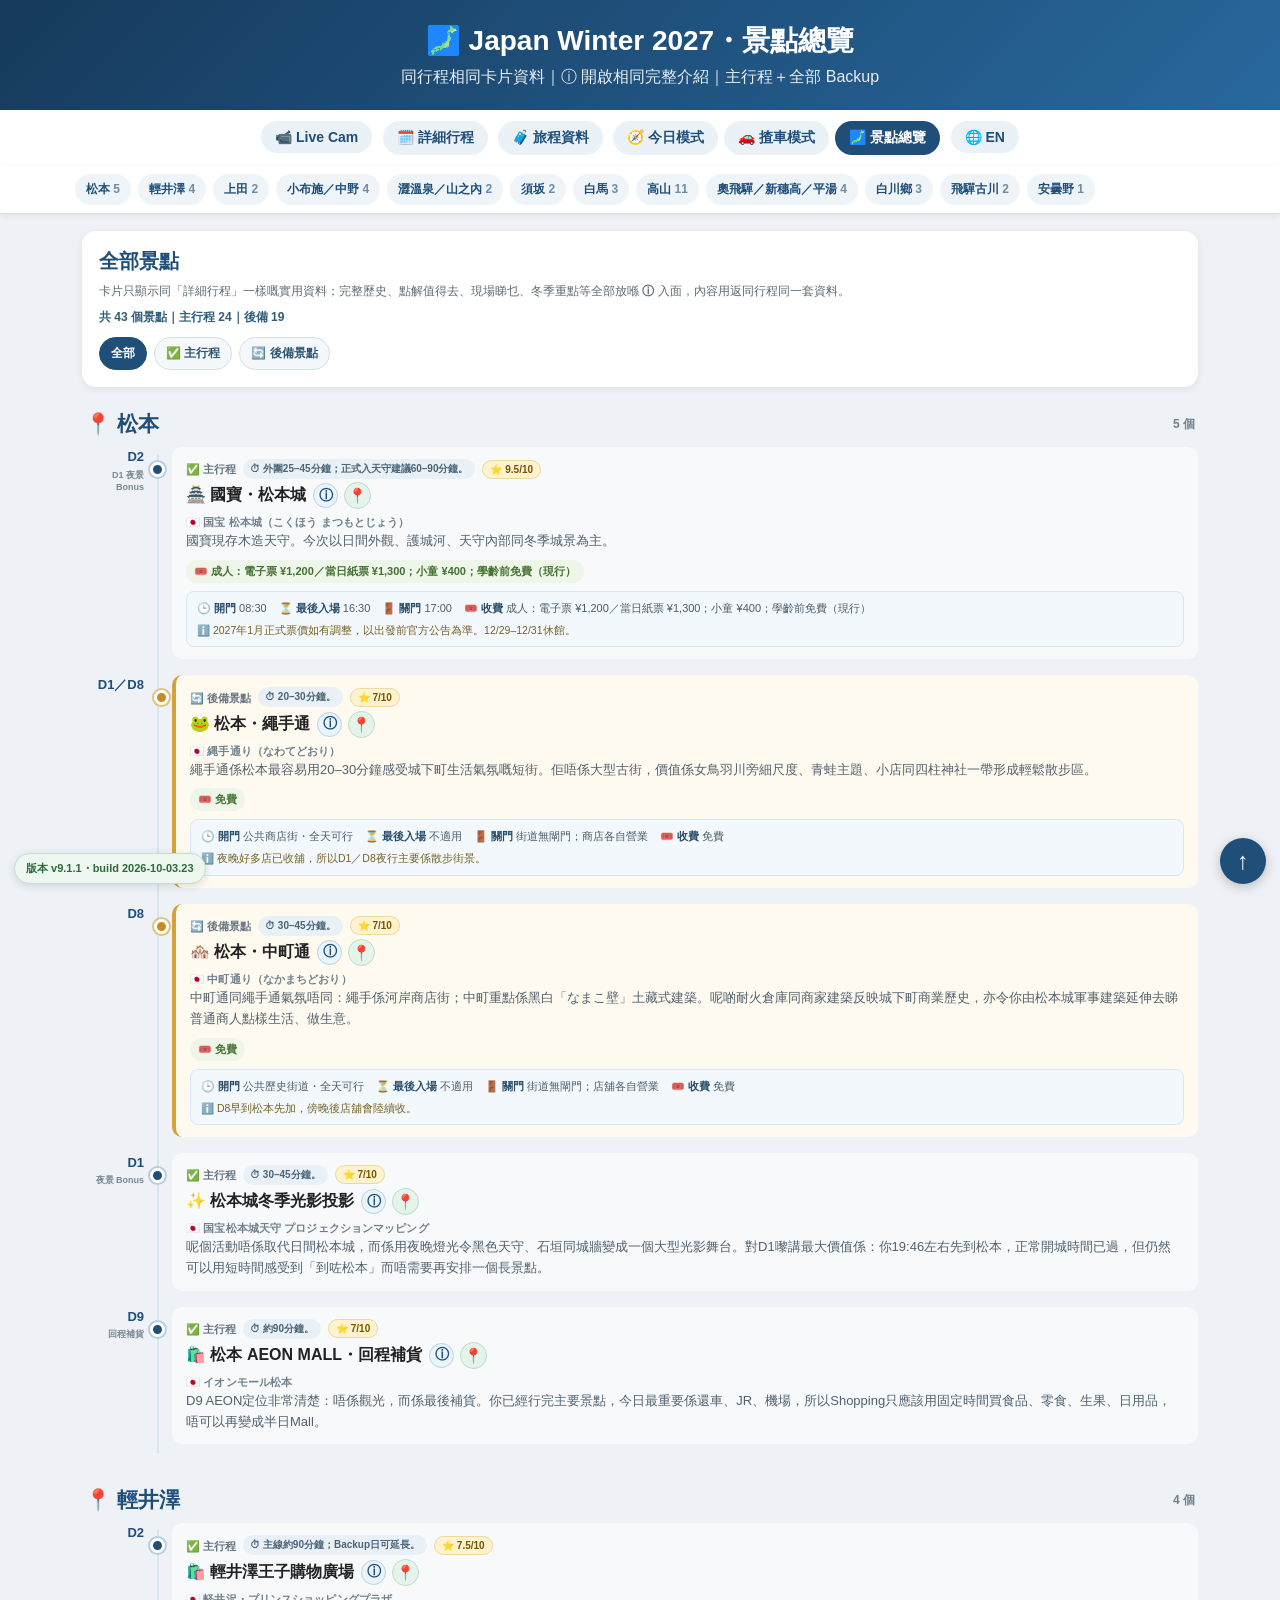
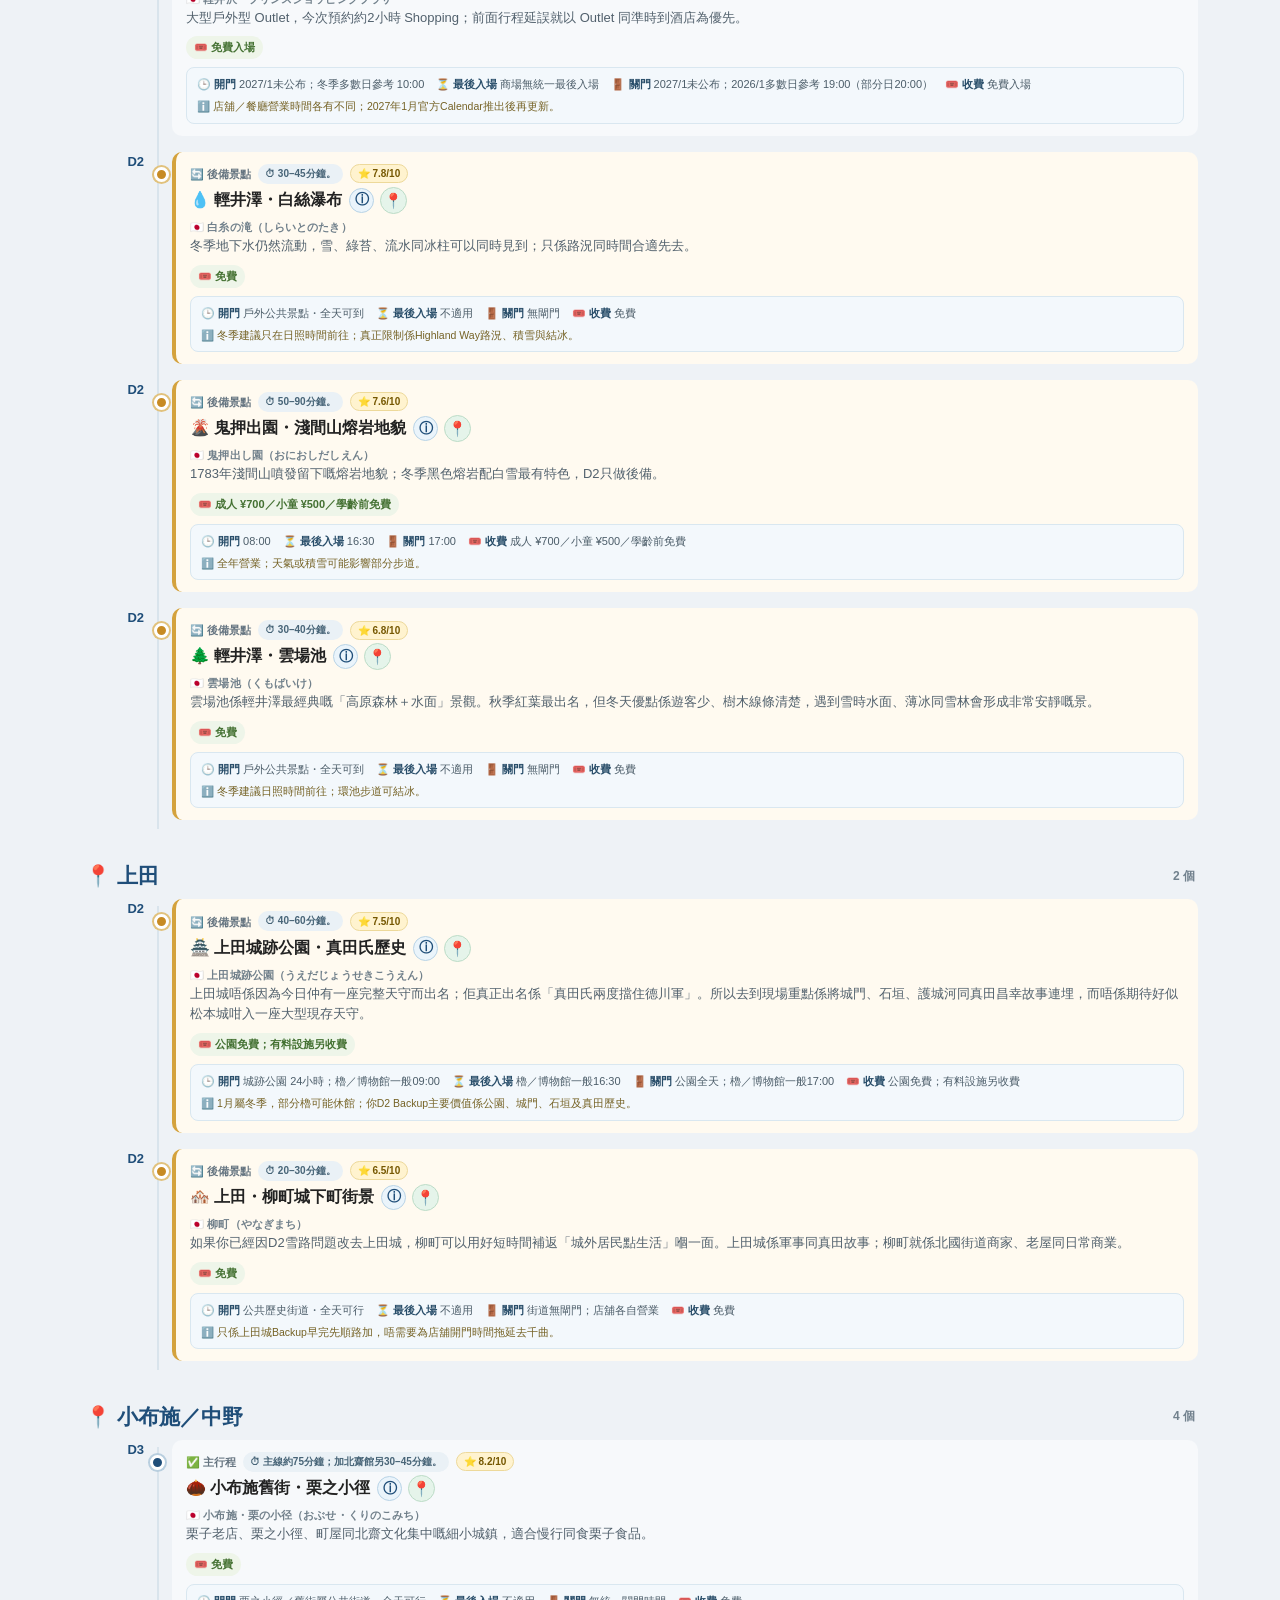
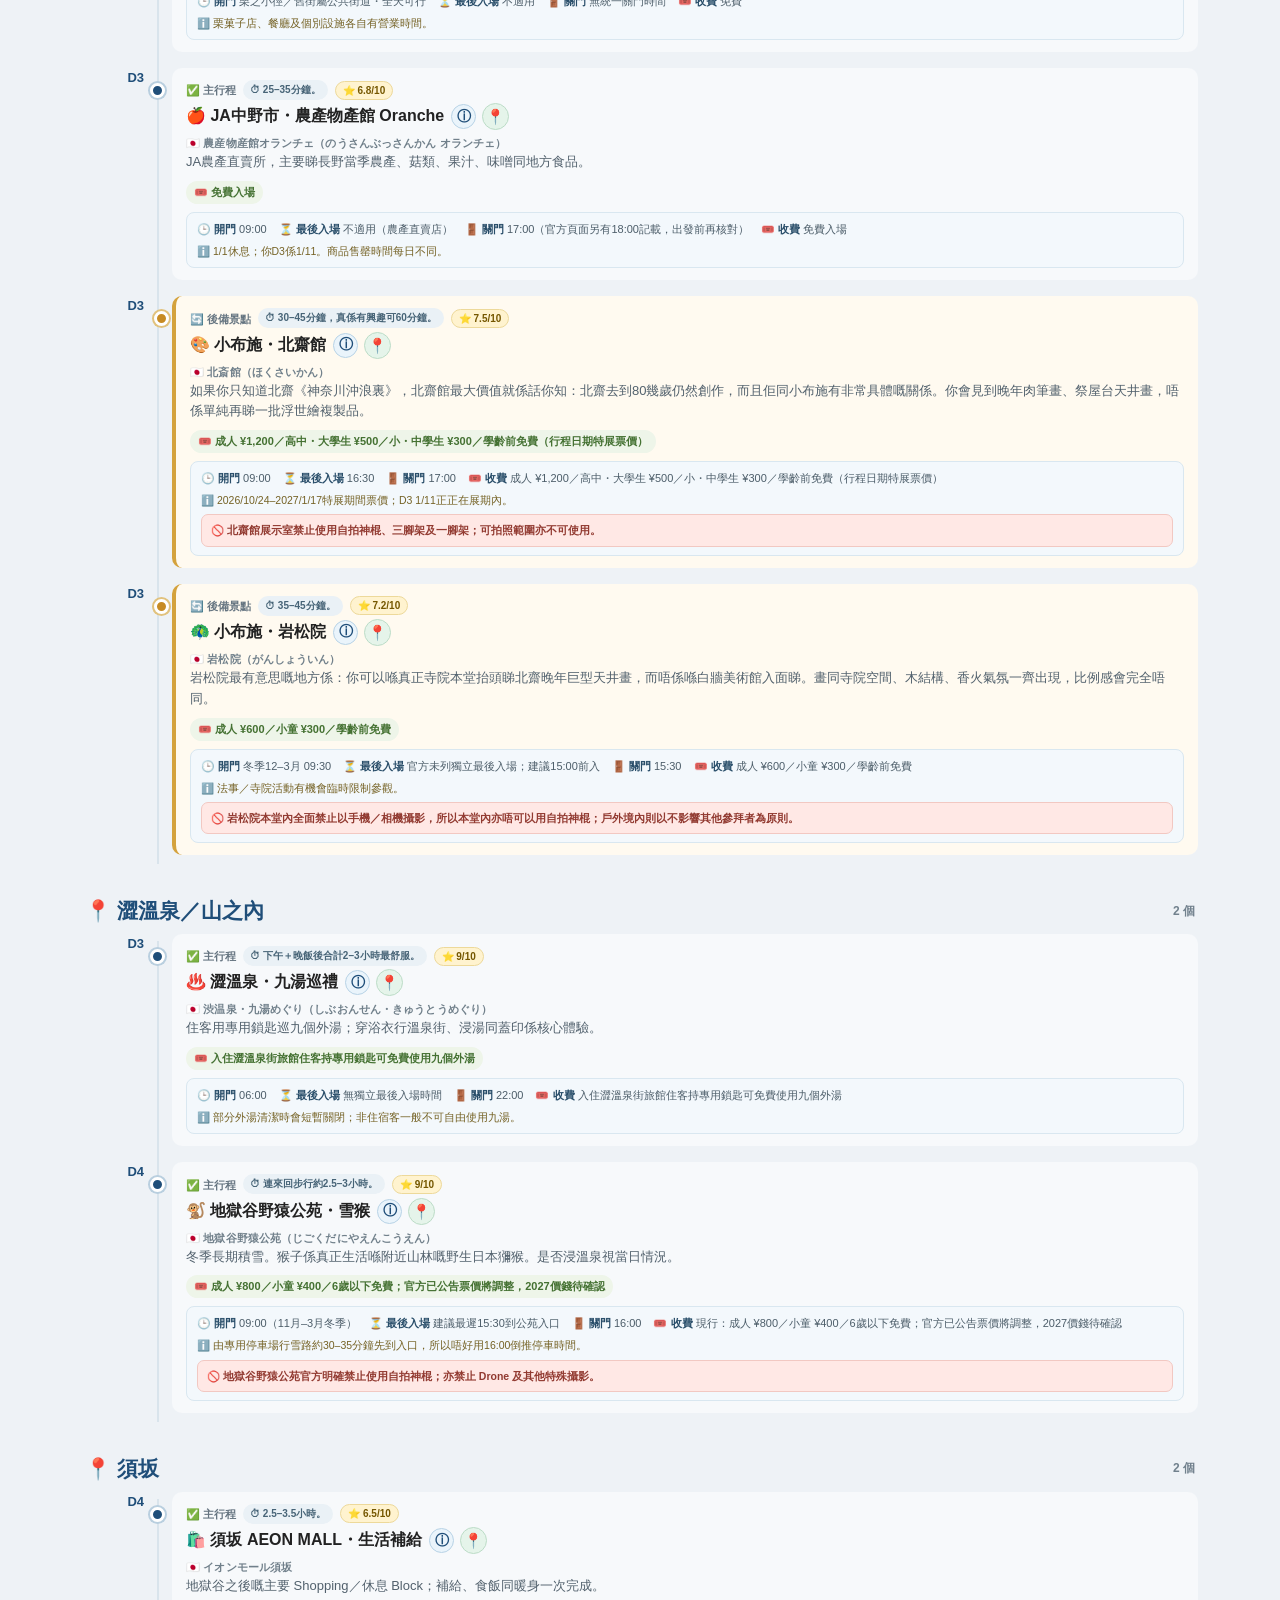
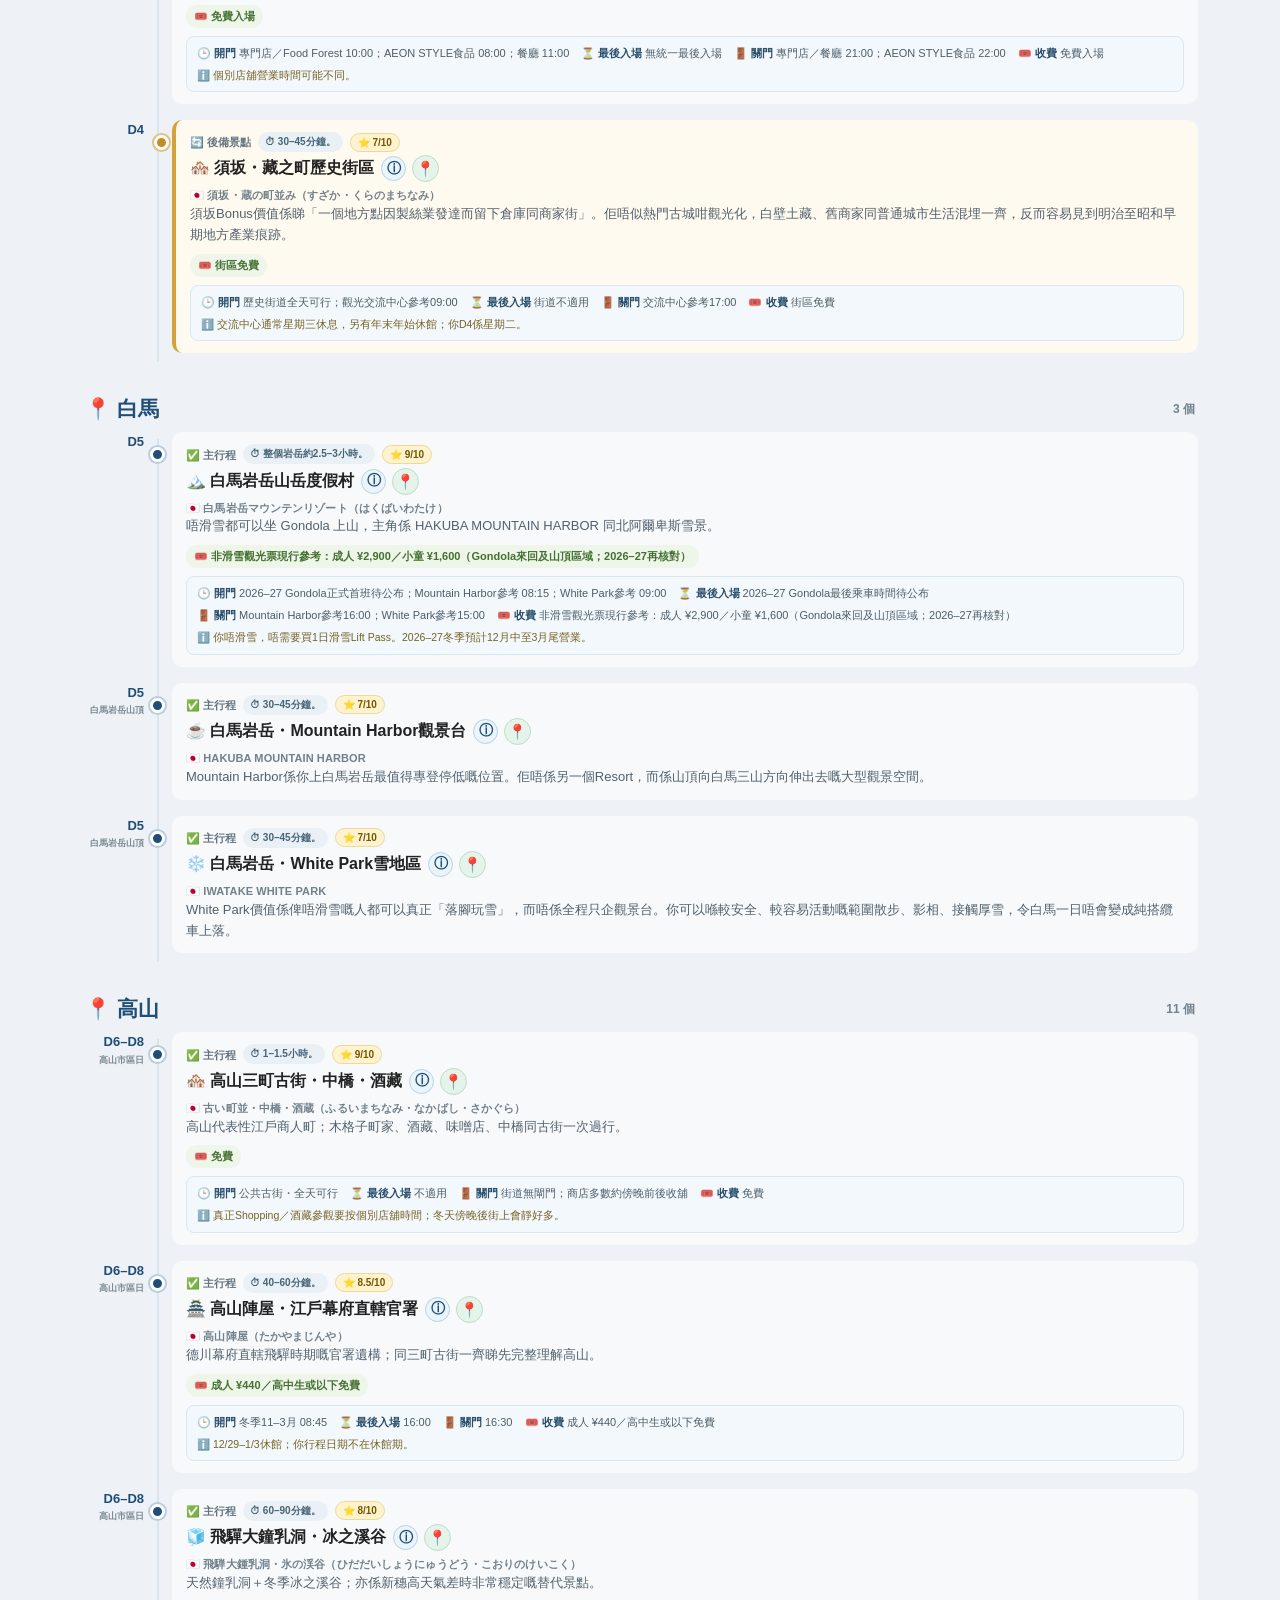
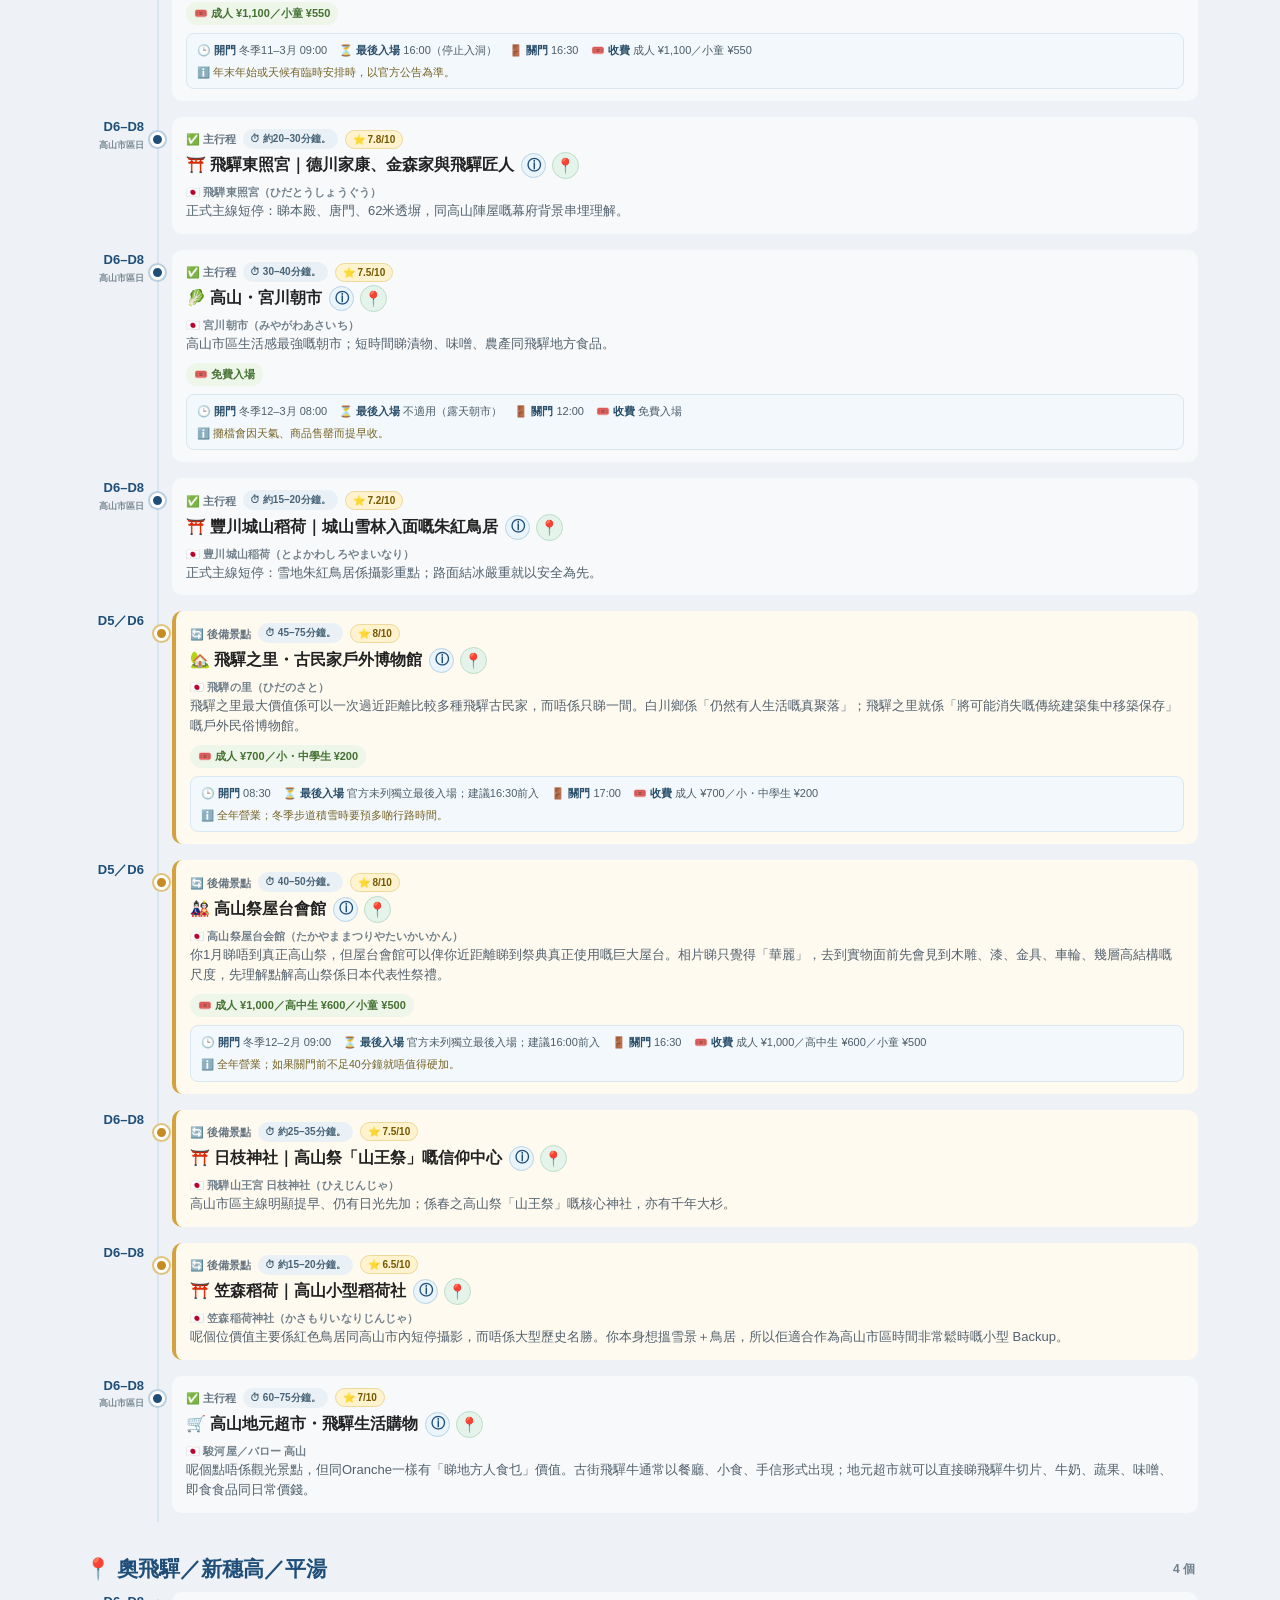
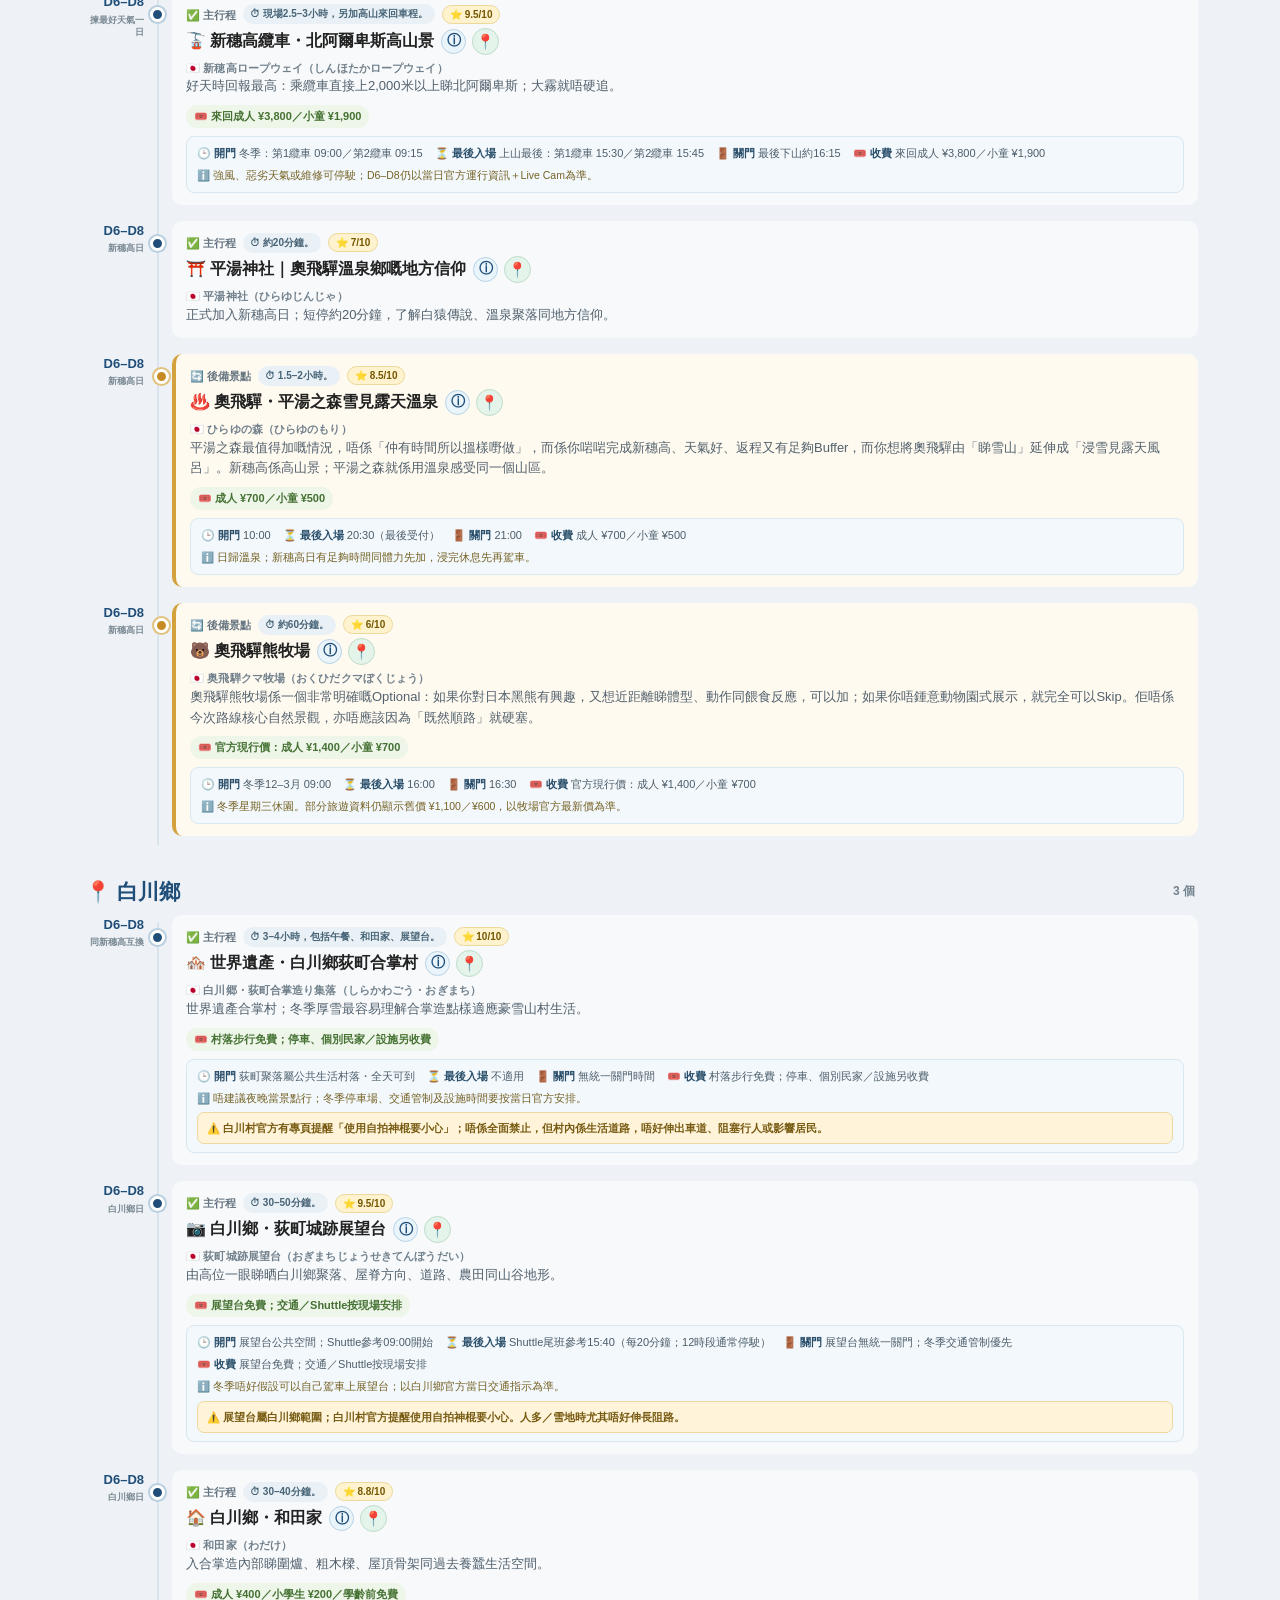
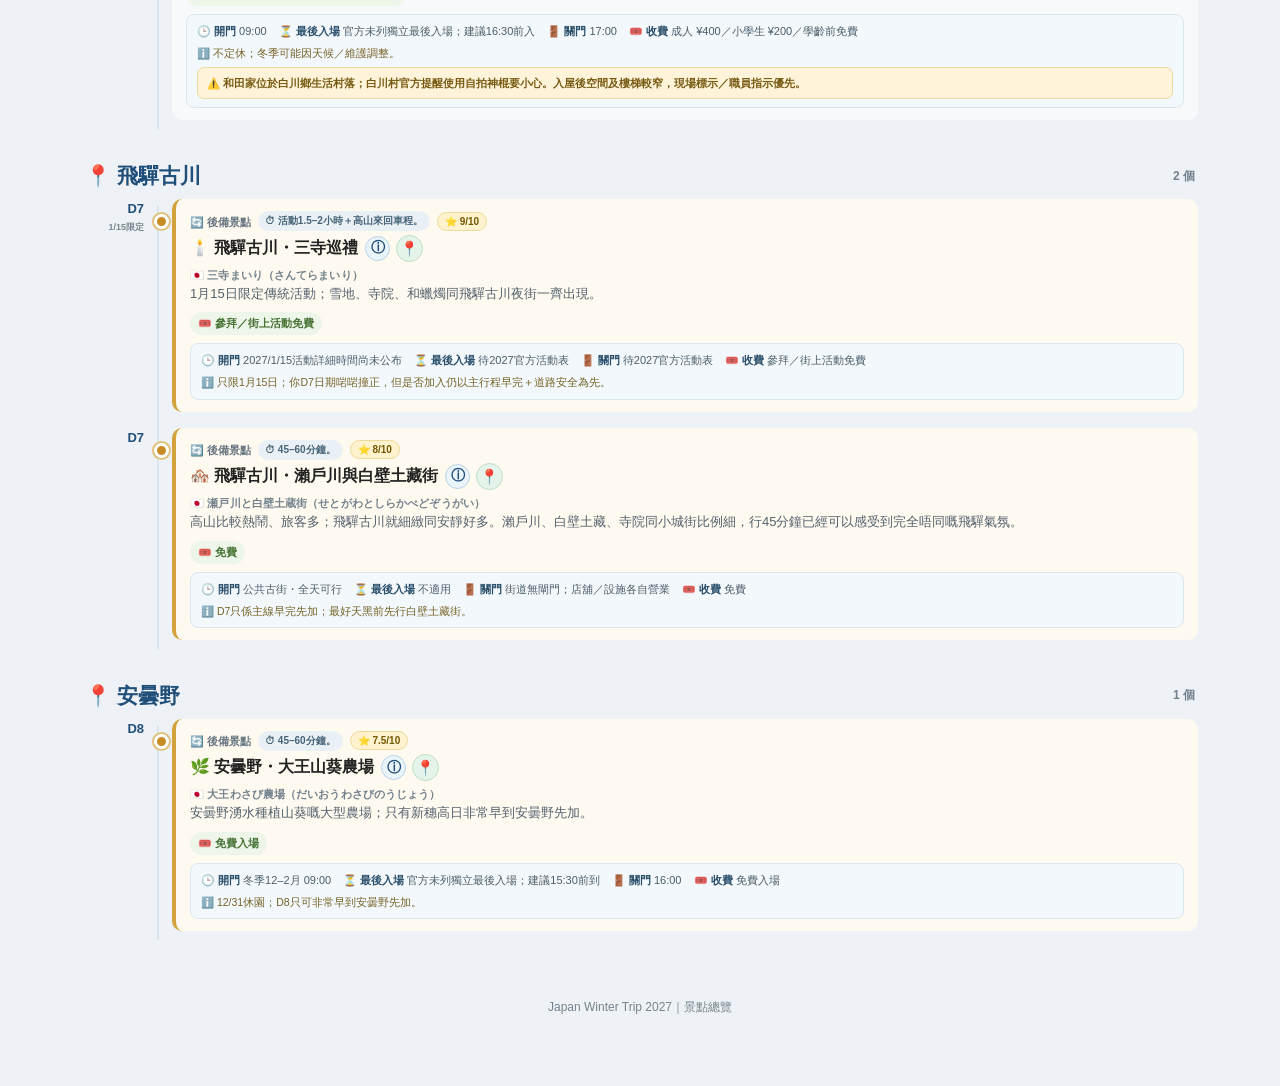
==== attractions.html @ b32b48e7 "Render English attraction content before catalog UI" ====
<!DOCTYPE html>
<html lang="zh-HK">
<head>
<meta charset="UTF-8">
<meta name="viewport" content="width=device-width, initial-scale=1.0">
<meta name="theme-color" content="#1f4e79">
<meta name="apple-mobile-web-app-capable" content="yes">
<meta name="apple-mobile-web-app-status-bar-style" content="default">
<meta name="apple-mobile-web-app-title" content="Japan 2027">
<link rel="manifest" href="manifest.webmanifest">
<link rel="apple-touch-icon" href="assets/images/app-icon-192.png">
<title>Japan Winter 2027 景點總覽</title>

<link rel="stylesheet" href="assets/trip-enhancements-v2.css?v=913">
<link rel="stylesheet" href="assets/trip-enhancements-v3.css?v=913">
<link rel="stylesheet" href="assets/trip-v8.css?v=913">
<link rel="stylesheet" href="assets/trip-v8-1.css?v=913">

<style>
*{box-sizing:border-box}html{scroll-behavior:smooth}body{margin:0;background:#eef2f6;color:#222;font-family:Arial,"Microsoft JhengHei","Noto Sans TC",sans-serif}
header{background:linear-gradient(135deg,#163a5c,#28689d);color:#fff;text-align:center;padding:22px 15px}header h1{margin:0;font-size:28px}header p{margin:7px 0 0;opacity:.9}
.page-switch{background:#fff;padding:8px;text-align:center;box-shadow:0 2px 6px rgba(0,0,0,.08)}.page-switch a{display:inline-block;margin:3px;padding:8px 14px;border-radius:18px;text-decoration:none;background:#eaf2f8;color:#1f4e79;font-size:14px;font-weight:700}.page-switch a.active{background:#1f4e79;color:#fff}
.catalog-nav{position:sticky;top:0;z-index:1000;background:rgba(255,255,255,.97);border-bottom:1px solid #d6dee5;box-shadow:0 2px 7px rgba(0,0,0,.06)}.location-nav{max-width:1150px;margin:auto;padding:8px 10px;display:flex;gap:7px;overflow-x:auto;white-space:nowrap}.location-nav a{flex:0 0 auto;text-decoration:none;background:#eef4f8;color:#1f4e79;padding:7px 11px;border-radius:16px;font-size:12px;font-weight:700}.location-nav b{opacity:.62}
.container{max-width:1150px;margin:auto;padding:17px}.catalog-intro{background:#fff;border-radius:14px;padding:17px;margin-bottom:15px;box-shadow:0 2px 8px rgba(0,0,0,.07)}.catalog-intro h2{margin:0 0 7px;color:#1f4e79;font-size:20px}.catalog-intro p{margin:6px 0;color:#5d6b75;font-size:12px;line-height:1.6}.catalog-count{margin-top:8px;font-weight:800;color:#315d78;font-size:12px}.toolbar{display:flex;gap:7px;flex-wrap:wrap;margin-top:11px}.toolbar button{border:1px solid #d3dfe7;background:#f5f8fa;color:#31566f;border-radius:18px;padding:7px 11px;font-size:12px;font-weight:800;cursor:pointer}.toolbar button.active{background:#1f4e79;color:#fff;border-color:#1f4e79}
.cat-group{scroll-margin-top:62px;margin-bottom:18px}.cat-group-head{display:flex;justify-content:space-between;align-items:center;padding:8px 3px 9px}.cat-group-head h2{margin:0;color:#1f4e79;font-size:21px}.cat-group-head span{font-size:12px;color:#71818d;font-weight:700}
.catalog-timeline{position:relative}.catalog-timeline::before{content:"";position:absolute;left:75px;top:7px;bottom:7px;width:2px;background:#d9e4ec}.catalog-item{display:grid;grid-template-columns:62px 1fr;gap:28px;position:relative;padding-bottom:16px}.catalog-day{font-weight:800;color:#1f4e79;font-size:13px;text-align:right;line-height:1.35;padding-top:1px;white-space:normal}.catalog-day small{display:block;margin-top:3px;color:#7a8993;font-size:9px;font-weight:700}
.timeline-card{position:relative;background:#f7f9fb;border-radius:10px;padding:12px 14px}.timeline-card::before{content:"";position:absolute;left:-22px;top:15px;width:9px;height:9px;border-radius:50%;background:#1f4e79;border:3px solid #fff;box-shadow:0 0 0 2px #b9cfdf}.catalog-item[data-status="backup"] .timeline-card{background:#fffaf0;border-left:4px solid #d4a23d}.catalog-item[data-status="backup"] .timeline-card::before{background:#c78b24;box-shadow:0 0 0 2px #e1c27d}.event-type{display:inline-block;margin-bottom:5px;color:#657480;font-size:11px;font-weight:700}.timeline-card .duration-badge{display:inline-flex;align-items:center;margin-left:7px;padding:3px 7px;border-radius:10px;background:#eaf1f6;color:#476477;font-size:10px;font-weight:800;vertical-align:middle}.catalog-score{display:inline-flex;align-items:center;margin-left:7px;padding:3px 7px;border-radius:10px;background:#fff3cf;color:#755700;border:1px solid #edd99a;font-size:10px;font-weight:900;vertical-align:middle}.timeline-card h3{margin:0 0 6px;font-size:16px;line-height:1.45}.timeline-card p{margin:0;color:#52616d;font-size:13px;line-height:1.6}.jp-place-name{margin-top:4px}.enhance-info-btn{margin-left:7px}.map-pin{display:inline-flex;align-items:center;justify-content:center;width:27px;height:27px;margin-left:6px;border-radius:50%;background:#e5f4ea;border:1px solid #bcdcc7;text-decoration:none;vertical-align:middle;font-size:15px;line-height:1;cursor:pointer}.map-pin:hover{background:#d4ebdc;transform:scale(1.08)}
.price{display:inline-block;margin-top:8px;padding:4px 8px;background:#eef5e9;border-radius:12px;color:#447132;font-size:11px;font-weight:700}.visit-meta-card{margin-top:8px}.catalog-status-note{margin-top:6px;color:#78858e;font-size:10px;font-weight:700}.catalog-hidden{display:none!important}
.floating-top{position:fixed;right:14px;bottom:16px;width:46px;height:46px;border:0;border-radius:50%;background:#1f4e79;color:#fff;font-size:24px;font-weight:900;box-shadow:0 3px 12px rgba(0,0,0,.22);cursor:pointer;z-index:3000}.version-badge{position:fixed;left:14px;bottom:16px;background:#edf7ef;color:#2c6a3e;border:1px solid #c6decf;border-radius:18px;padding:7px 11px;font-size:11px;font-weight:800;box-shadow:0 2px 8px rgba(0,0,0,.12);z-index:3000}footer{text-align:center;color:#76838d;font-size:12px;padding:17px 10px 70px}
@media(max-width:720px){header h1{font-size:22px}.container{padding:9px}.page-switch a{font-size:12px;padding:7px 10px}.catalog-timeline::before{left:51px}.catalog-item{grid-template-columns:42px 1fr;gap:18px}.catalog-day{font-size:11px}.timeline-card{padding:11px 12px}.timeline-card::before{left:-15px}.timeline-card h3{font-size:16px}.timeline-card .duration-badge,.catalog-score{margin:5px 4px 0 0}.version-badge{left:8px;bottom:8px}.floating-top{right:8px;bottom:8px}.enhance-modal-card{max-height:95vh}}
</style>
</head>
<body>
<header><h1>🗾 Japan Winter 2027・景點總覽</h1><p>同行程相同卡片資料｜ⓘ 開啟相同完整介紹｜主行程＋全部 Backup</p></header>
<div class="page-switch">
<a href="index.html">📹 Live Cam</a>
<a href="itinerary.html">🗓️ 詳細行程</a>
<a href="trip-info.html">🧳 旅程資料</a>
<a href="attractions.html" class="active">🗾 景點總覽</a>
</div>
<nav class="catalog-nav"><div class="location-nav" id="locationNav"><span>載入地區…</span></div></nav>
<div class="container">
<section class="catalog-intro">
<h2>全部景點</h2>
<p>卡片只顯示同「詳細行程」一樣嘅實用資料；完整歷史、點解值得去、現場睇乜、冬季重點等全部放喺 <strong>ⓘ</strong> 入面，內容用返同行程同一套資料。</p>
<div class="catalog-count" id="catalogCount">整理景點中…</div>
<div class="toolbar">
<button class="filter-btn active" data-filter="all">全部</button>
<button class="filter-btn" data-filter="main">✅ 主行程</button>
<button class="filter-btn" data-filter="backup">🔄 後備景點</button>
</div>
</section>
<div id="catalogGroups"></div>
</div>
<button class="floating-top" onclick="window.scrollTo({top:0,behavior:'smooth'})" aria-label="返頁頂">↑</button>
<div class="version-badge" id="catalogVersion">版本讀取中…</div>
<footer>Japan Winter Trip 2027｜景點總覽</footer>

<script src="assets/trip-core-v1.js?v=8"></script>
<script src="assets/nav-enhancements-v1.js?v=2"></script>
<script src="assets/trip-enhancement-data.js?v=913"></script>
<script src="assets/trip-deep-info-d1-d4.js?v=913"></script>
<script src="assets/trip-deep-info-d5-d9.js?v=913"></script>
<script src="assets/trip-deep-info-backups.js?v=913"></script>
<script src="assets/trip-v8-data.js?v=913"></script>
<script src="assets/trip-v8-1-overrides.js?v=913"></script>
<script src="assets/i18n-content-en-v1.js?v=1"></script>
<script src="assets/attractions-catalog.js?v=3"></script>
<script src="assets/attractions-layout-v2.js?v=2"></script>
<script src="assets/attractions-group-fix.js?v=2"></script>
<script src="assets/i18n-v1.js?v=3"></script>
<script>
(function(){
  const b=document.getElementById('catalogVersion');
  if(!b)return;
  const local='v9.1.2';
  fetch('version.json?t='+Date.now(),{cache:'no-store'})
    .then(r=>{if(!r.ok)throw new Error('version');return r.json();})
    .then(v=>{const en=document.documentElement.lang==='en';b.textContent=(en?'Version ':'版本 ')+(v.version||local);b.title=(en?'Central version ':'同步中央版本 ')+(v.version||local);if(window.Japan2027I18n)window.Japan2027I18n.refresh();})
    .catch(()=>{const en=document.documentElement.lang==='en';b.textContent=(en?'Version ':'版本 ')+local;b.title=(en?'Offline version ':'離線版本 ')+local;if(window.Japan2027I18n)window.Japan2027I18n.refresh();});
})();
</script>
</body>
</html>
---- assets/trip-enhancements-v2.css ----
.legacy-hotel-status{display:none!important}.enhance-modal{position:fixed;inset:0;z-index:7000;display:none;align-items:center;justify-content:center;padding:16px;background:rgba(8,18,28,.78)}.enhance-modal.show{display:flex}.enhance-modal-card{width:min(820px,100%);max-height:90vh;overflow:auto;background:#fff;border-radius:16px;box-shadow:0 10px 40px rgba(0,0,0,.35)}.enhance-modal-head{position:sticky;top:0;z-index:2;display:flex;justify-content:space-between;gap:12px;align-items:flex-start;padding:16px 18px 13px;background:linear-gradient(135deg,#eef6fb,#fff);border-bottom:1px solid #dfe7ed}.enhance-modal-title{margin:0;color:#1f4e79;font-size:22px;line-height:1.35}.enhance-modal-close{width:36px;height:36px;border:0;border-radius:50%;background:#e8edf1;color:#44515a;font-size:22px;cursor:pointer}.enhance-modal-body{padding:16px 18px 20px}.enhance-why,.enhance-section,.enhance-time{margin-top:12px;padding:13px 14px;border-radius:10px;border:1px solid #e4e9ed;background:#f7f9fb}.enhance-why{margin-top:0;background:#fff7dc;border-color:#ecd78e}.enhance-why h3,.enhance-section h3{margin:0 0 7px;color:#294c67;font-size:15px}.enhance-why p,.enhance-section p,.enhance-section li{margin:0;color:#4e5e69;font-size:13px;line-height:1.72}.enhance-section ul{margin:0;padding-left:20px}.enhance-section li{margin:5px 0}.enhance-time{background:#eef6fb;color:#385267;font-size:13px}.enhance-source{display:inline-block;margin-top:13px;color:#1f4e79;font-size:12px;font-weight:700;text-decoration:none}.enhance-info-btn,.backup-info-btn{display:inline-flex;align-items:center;justify-content:center;width:25px;height:25px;margin-left:7px;padding:0;border:1px solid #b8d3e6;border-radius:50%;background:#eaf4fb;color:#1f4e79;font-size:14px;font-weight:900;cursor:pointer;vertical-align:middle}.backup-panel{margin:14px 0;border:1px solid #d9e2e8;border-radius:12px;background:#fff;overflow:hidden}.backup-panel summary{cursor:pointer;list-style:none;padding:14px 16px;font-weight:800;color:#1f4e79;background:#f2f7fb}.backup-panel summary::-webkit-details-marker{display:none}.backup-count{display:inline-block;margin-left:6px;padding:3px 7px;border-radius:10px;background:#dfeaf2;font-size:10px}.backup-panel-body{padding:13px}.backup-intro{margin-bottom:10px;padding:10px 11px;border-radius:8px;background:#fff8df;color:#735c17;font-size:12px;line-height:1.55}.backup-attraction-card{padding:12px;margin-top:9px;border:1px solid #e2e8ec;border-radius:10px;background:#f8fafb}.backup-attraction-title{display:flex;align-items:center;gap:4px;flex-wrap:wrap;color:#253f52}.backup-map{text-decoration:none;margin-left:auto}.backup-row{display:grid;grid-template-columns:105px 1fr;gap:10px;margin-top:8px}.backup-row span{font-size:11px;font-weight:800;color:#53646f}.backup-row p{margin:0;font-size:12px;line-height:1.55;color:#596873}.backup-rule{padding-top:7px;border-top:1px dashed #d6dee3}.backup-excluded{margin-top:11px;padding:10px 12px;border-radius:8px;background:#fff0ee;color:#8d3b31;font-size:12px;line-height:1.55}.backup-excluded strong{display:block;margin-bottom:3px}.arrival-status-inline,.hotel-status-badges{display:flex;flex-wrap:wrap;gap:5px;margin-top:7px}.arrival-badge{display:inline-block;padding:4px 8px;border-radius:12px;font-size:10px;font-weight:800}.arrival-badge.onsen{background:#e8eefc;color:#3d518e}.arrival-badge.arrival-pay{background:#ffe6e1;color:#9a352a}.arrival-badge.arrival-clear,.arrival-badge.booked{background:#e4f3e8;color:#2f6d43}.arrival-badge.arrival-tax{background:#fff0d8;color:#805a00}.arrival-badge.pending{background:#eceff1;color:#59656d}.arrival-payment-detail{margin-top:6px;color:#5a6872;font-size:11px;line-height:1.55}.departure-progress{margin-top:8px;font-size:12px;font-weight:800;color:#315d78}.departure-group{margin-top:14px}.departure-group:first-child{margin-top:0}.departure-group h3{margin:0 0 8px;color:#294c67;font-size:15px}.departure-grid{display:grid;grid-template-columns:repeat(2,minmax(0,1fr));gap:8px}.departure-item{display:flex;gap:9px;align-items:flex-start;padding:10px;border:1px solid #e3e8ec;border-radius:8px;background:#f7f9fb;font-size:12px;line-height:1.45;cursor:pointer}.departure-item.checked{background:#edf7ef;border-color:#c7decf}.departure-item input{margin-top:2px}.departure-actions{margin-top:12px}.departure-actions button{border:0;border-radius:7px;background:#e8edf1;color:#46545e;padding:8px 11px;font-weight:700;cursor:pointer}@media(max-width:720px){.enhance-modal{padding:7px}.enhance-modal-card{max-height:95vh;border-radius:11px}.enhance-modal-title{font-size:18px}.enhance-modal-head{padding:13px}.enhance-modal-body{padding:13px}.backup-row{grid-template-columns:1fr}.departure-grid{grid-template-columns:1fr}}
---- assets/trip-enhancements-v3.css ----
/* Japan Winter 2027 V3 enhancements */
.jp-place-name{margin-top:4px;color:#71808b;font-size:11px;font-weight:600;line-height:1.45;letter-spacing:.01em}
.jp-place-name::before{content:'🇯🇵 ';}
.enhance-modal-card{width:min(900px,100%)}
.enhance-modal-body{font-size:14px;line-height:1.75}
.deep-jp-name{margin:-3px 0 14px;color:#6c7b86;font-size:13px;font-weight:700}
.deep-summary{padding:14px 15px;border-radius:11px;background:#fff5d7;border:1px solid #ead292;margin-bottom:13px}
.deep-summary h3,.deep-section h3{margin:0 0 8px;color:#234e70;font-size:16px}
.deep-summary p,.deep-section p{margin:8px 0;color:#495b68;line-height:1.8}
.deep-section{margin-top:12px;padding:14px 15px;border-radius:11px;background:#f6f8fa;border:1px solid #e2e8ec}
.deep-section ul{margin:7px 0 0;padding-left:21px}.deep-section li{margin:7px 0;color:#4e606c;line-height:1.7}
.deep-understand{margin-top:12px;padding:13px 15px;border-left:4px solid #5a8f68;border-radius:9px;background:#edf7ef;color:#365743;line-height:1.75}
.deep-trip-fit{margin-top:12px;padding:13px 15px;border-left:4px solid #4c83ad;border-radius:9px;background:#edf5fb;color:#405d73;line-height:1.75}
.deep-winter{margin-top:12px;padding:13px 15px;border-left:4px solid #80a6c7;border-radius:9px;background:#f1f7fc;color:#496579;line-height:1.75}
.deep-time{margin-top:12px;padding:11px 13px;border-radius:9px;background:#fff8e7;color:#765b18;font-weight:700}
.deep-source{display:inline-block;margin-top:14px;color:#1f4e79;font-weight:800;text-decoration:none}.deep-source:hover{text-decoration:underline}

.day-hotel-route{margin:12px 12px 0;padding:12px 14px;border:1px solid #d9e5ed;border-radius:10px;background:linear-gradient(135deg,#f3f8fb,#fff);display:grid;grid-template-columns:1fr auto 1fr;gap:10px;align-items:center}
.day-hotel-point{min-width:0}.day-hotel-label{font-size:10px;font-weight:900;color:#72808a;text-transform:uppercase}.day-hotel-name{margin-top:3px;color:#1f4e79;font-weight:800;font-size:13px;line-height:1.45}.day-hotel-jp{margin-top:2px;color:#7b8790;font-size:10px;line-height:1.35}.day-hotel-arrow{font-size:20px;color:#6c879b}.day-hotel-exception{color:#6d7880}

.timeline-card .duration-badge{display:inline-flex;align-items:center;margin-left:7px;padding:3px 7px;border-radius:10px;background:#eaf1f6;color:#476477;font-size:10px;font-weight:800;vertical-align:middle}
.time .end-time{display:block;margin-top:2px;color:#7e8b94;font-size:9px;font-weight:600;line-height:1.15}.time .end-time::before{content:'→ '}
.timeline-card.hotel-end-marker{background:#eff8f1;border-left:4px solid #5d9469}
.timeline-card.hotel-start-marker{background:#f1f6fa;border-left:4px solid #5d7f99}

.backup-attraction-card .backup-jp{margin-top:3px;color:#7b8790;font-size:10px;font-weight:600}
.backup-panel summary{display:flex;align-items:center;gap:8px}

.departure-progress{margin-top:7px;font-size:12px;font-weight:800;color:#4c677a}
.departure-group{margin-bottom:14px}.departure-group h3{margin:0 0 8px;color:#294d67;font-size:14px}
.departure-grid{display:grid;grid-template-columns:repeat(2,minmax(0,1fr));gap:8px}
.departure-item{display:flex;align-items:flex-start;gap:9px;padding:10px 11px;border:1px solid #e1e7eb;border-radius:9px;background:#f8fafb;cursor:pointer;font-size:12px;line-height:1.5;color:#4d5e69}.departure-item input{width:18px;height:18px;flex:0 0 auto;margin-top:1px}.departure-item.checked{opacity:.62;text-decoration:line-through;background:#edf4ef}.departure-actions button{border:0;border-radius:8px;padding:8px 12px;background:#647786;color:#fff;font-weight:800;cursor:pointer}

@media(max-width:720px){
 .day-hotel-route{margin:10px 12px 0;grid-template-columns:1fr;gap:7px}.day-hotel-arrow{transform:rotate(90deg);justify-self:center;font-size:16px}.departure-grid{grid-template-columns:1fr}.enhance-modal-card{max-height:95vh}.deep-summary,.deep-section{padding:12px}.timeline-card .duration-badge{display:inline-flex;margin:5px 0 0}.time .end-time{font-size:8px}
}
---- assets/trip-v8.css ----
/* Japan Winter 2027 v8 — opening hours / fees */
.visit-meta-card{
  margin-top:8px;
  padding:8px 10px;
  border-radius:8px;
  background:#f3f8fc;
  border:1px solid #d9e7f0;
  color:#4c5d69;
  font-size:11px;
  line-height:1.55;
}
.visit-meta-line{
  display:flex;
  flex-wrap:wrap;
  gap:5px 12px;
  align-items:center;
}
.visit-meta-line strong{color:#284d69}
.visit-meta-note{
  margin-top:5px;
  color:#756225;
  font-size:10.5px;
  line-height:1.55;
}
.visit-meta-note::before{content:'ℹ️ '}
.visit-meta-backup{
  margin-top:9px;
  padding:8px 10px;
  border-radius:8px;
  background:#eef5f9;
  border:1px solid #d9e5ec;
  color:#4f606c;
  font-size:11px;
  line-height:1.55;
}
.deep-visit-info{
  margin:0 0 14px;
  padding:13px 14px;
  border-radius:10px;
  background:#edf6fb;
  border:1px solid #cee1ee;
}
.deep-visit-info h3{
  margin:0 0 9px;
  color:#1f4e79;
  font-size:15px;
}
.deep-visit-grid{
  display:grid;
  grid-template-columns:repeat(2,minmax(0,1fr));
  gap:7px 12px;
}
.deep-visit-item{
  padding:8px 9px;
  border-radius:7px;
  background:rgba(255,255,255,.82);
  color:#4b5d68;
  font-size:12px;
  line-height:1.5;
}
.deep-visit-item strong{
  display:block;
  margin-bottom:2px;
  color:#2b506b;
  font-size:11px;
}
.deep-visit-fee{
  grid-column:1 / -1;
  background:#eef8ef;
  border:1px solid #d7ead9;
}
.deep-visit-warning{
  margin-top:8px;
  padding:8px 10px;
  border-radius:7px;
  background:#fff7df;
  color:#725a16;
  font-size:11px;
  line-height:1.6;
}
.deep-visit-source{
  display:inline-block;
  margin-top:8px;
  color:#1f4e79;
  text-decoration:none;
  font-size:11px;
  font-weight:700;
}
.deep-visit-source:hover{text-decoration:underline}
.deep-visit-checked{
  display:block;
  margin-top:5px;
  color:#74828b;
  font-size:10px;
}
@media(max-width:720px){
  .deep-visit-grid{grid-template-columns:1fr}
  .deep-visit-fee{grid-column:auto}
  .visit-meta-line{gap:3px 9px}
}
---- assets/trip-v8-1.css ----
/* Japan Winter 2027 v8.1+ — selfie-stick / photography warnings + breakfast badge */
.visit-photo-warning{margin-top:6px;padding:7px 9px;border-radius:7px;font-size:10.5px;line-height:1.55;font-weight:700}
.visit-photo-warning.ban{background:#ffe8e5;border:1px solid #f2c8c2;color:#923a31}
.visit-photo-warning.caution{background:#fff4d9;border:1px solid #ecd8a0;color:#775a12}
.deep-photo-rule{margin-top:9px;padding:9px 10px;border-radius:8px;font-size:11px;line-height:1.6;font-weight:700}
.deep-photo-rule.ban{background:#ffe8e5;border:1px solid #f2c8c2;color:#8d362e}
.deep-photo-rule.caution{background:#fff4d9;border:1px solid #ecd8a0;color:#73560f}
.deep-photo-source{display:inline-block;margin-top:5px;color:#1f4e79;font-size:10.5px;text-decoration:none}
.deep-photo-source:hover{text-decoration:underline}
.hotel-badge.breakfast,.hotel-status-badge.breakfast{background:#fff5d8;color:#745500;border:1px solid #ead69a}
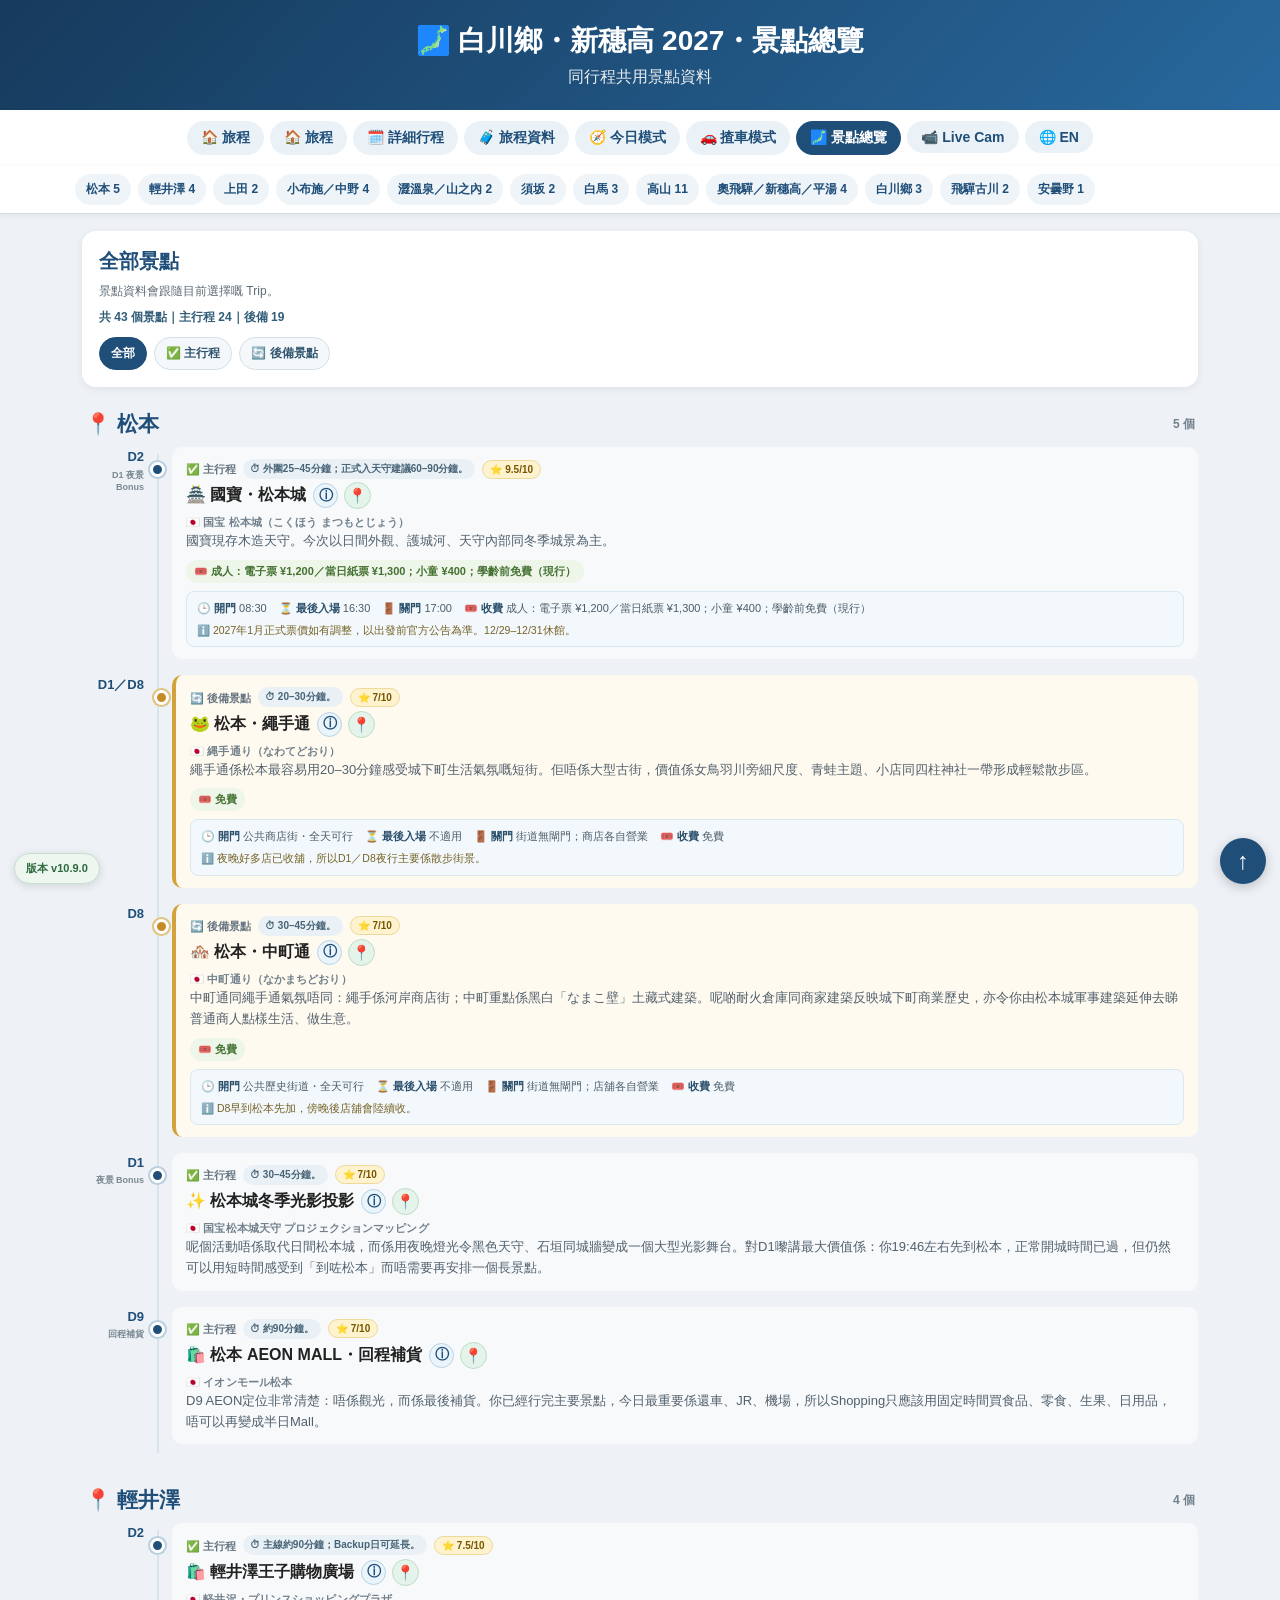
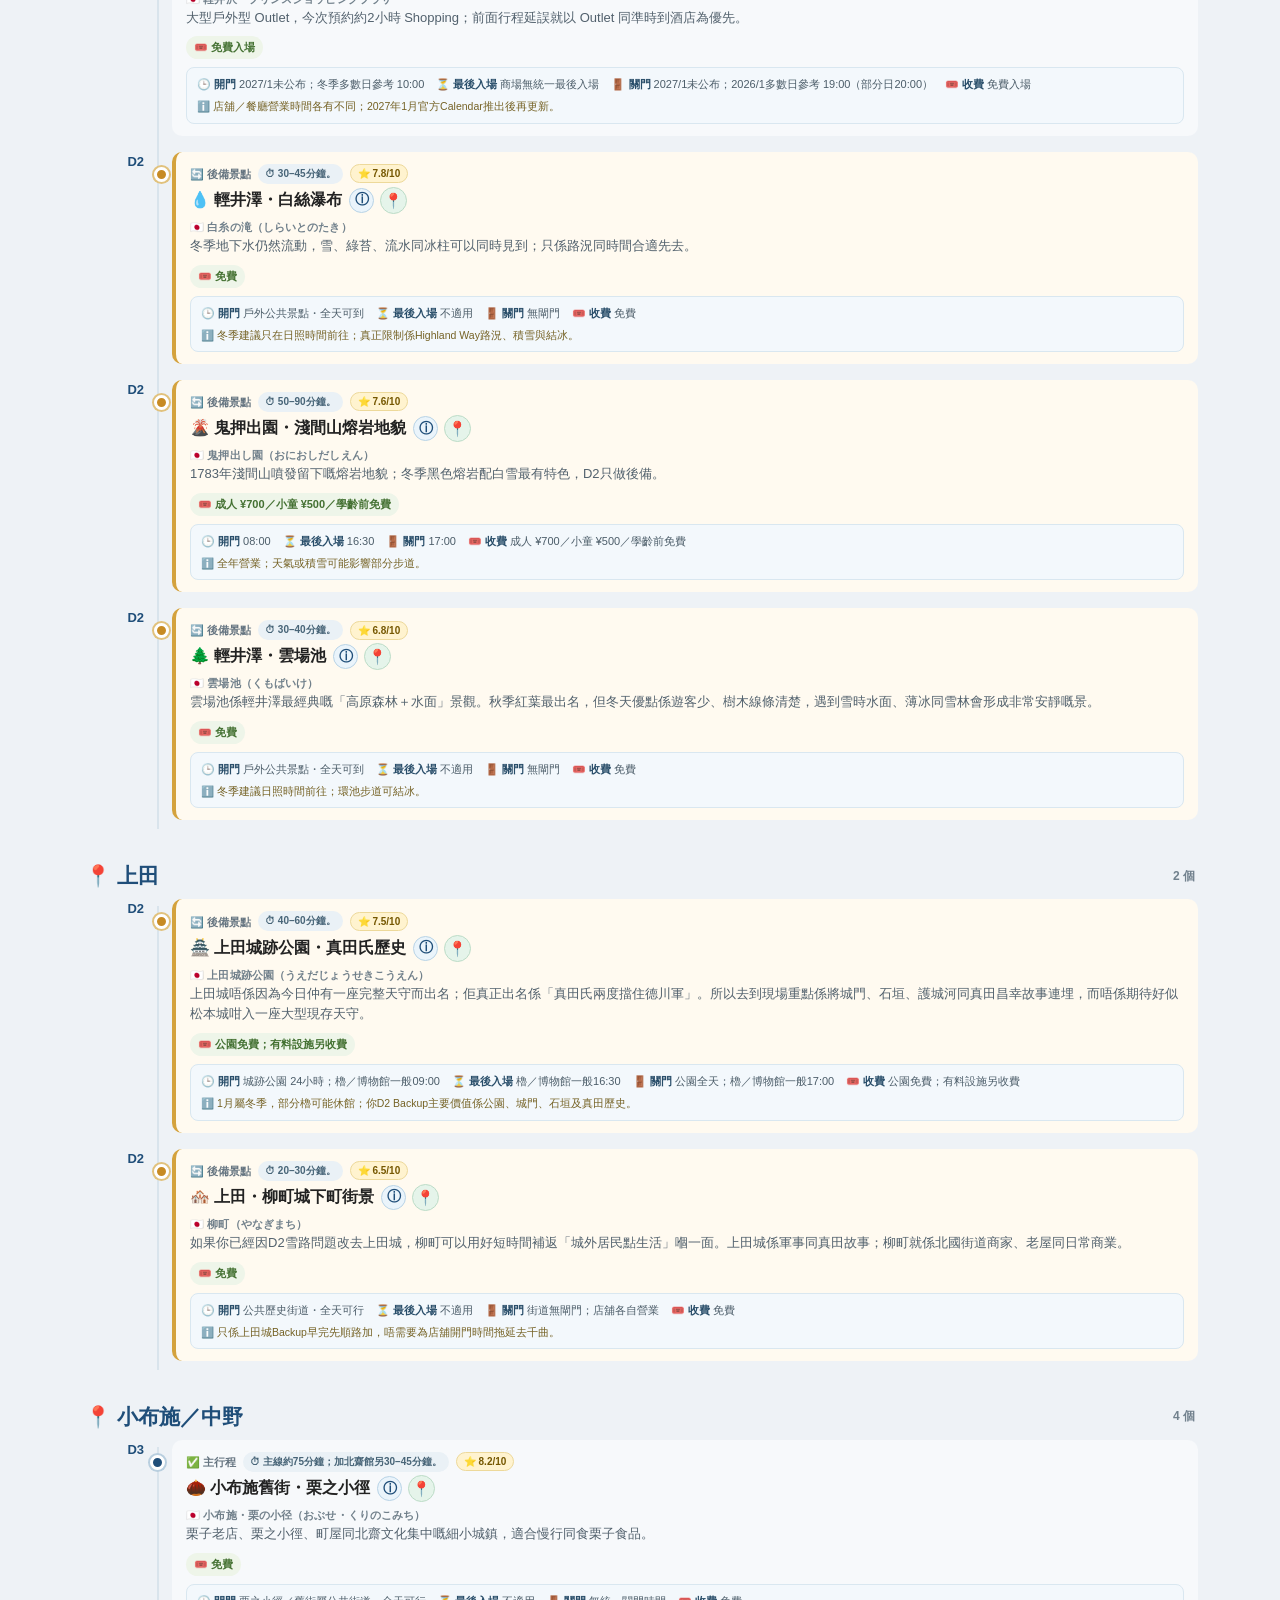
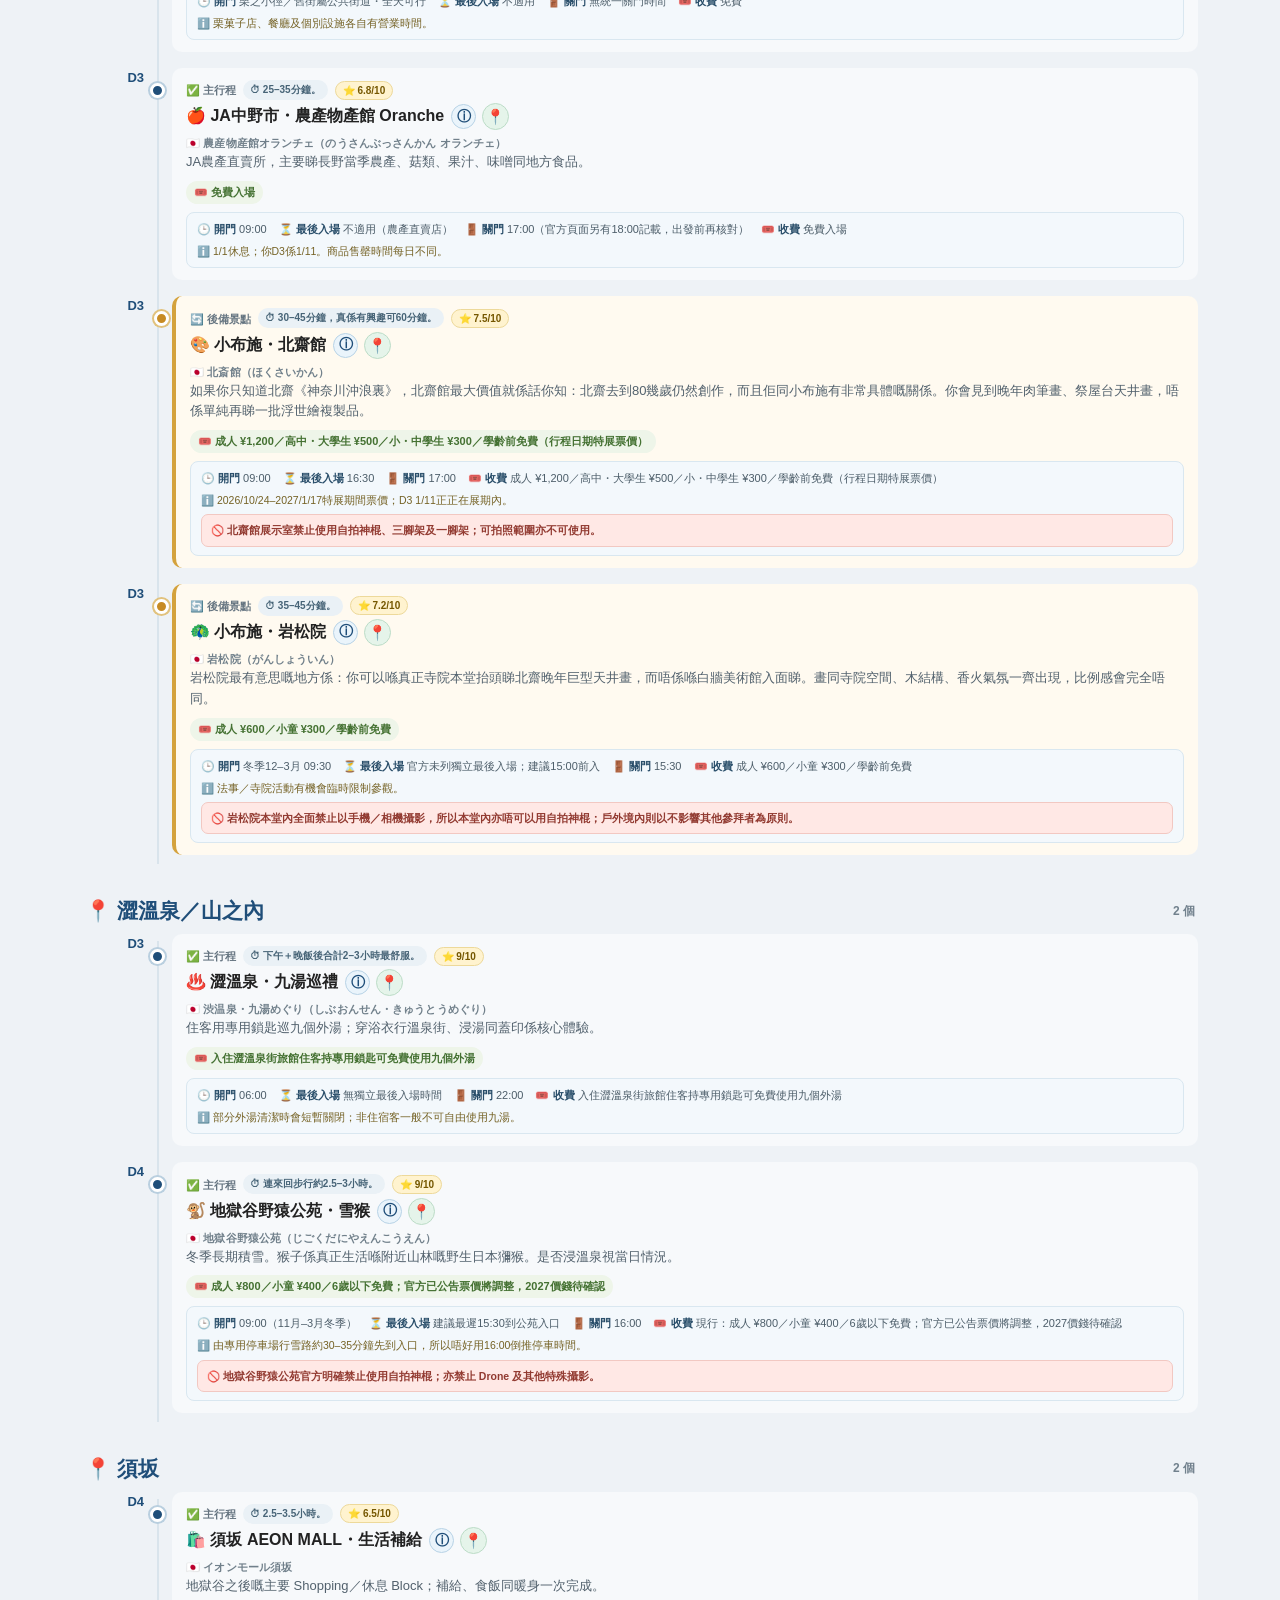
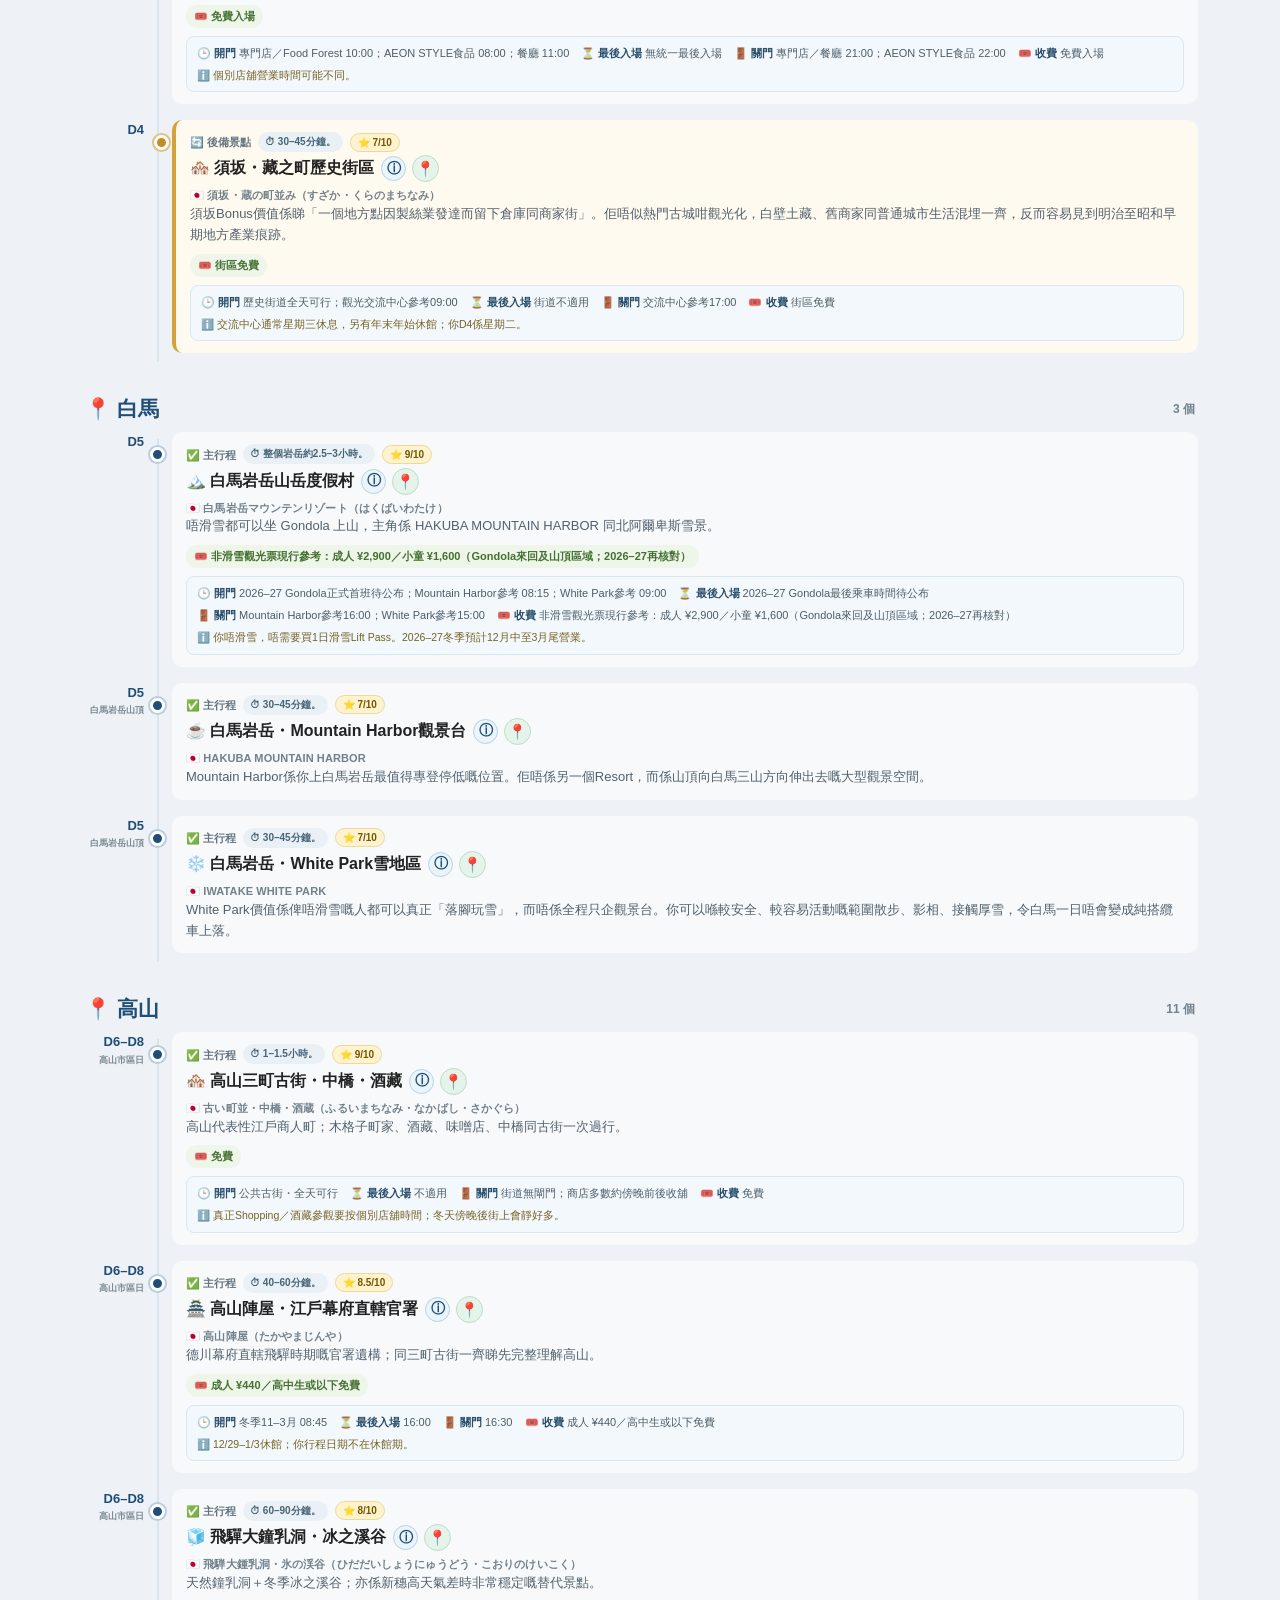
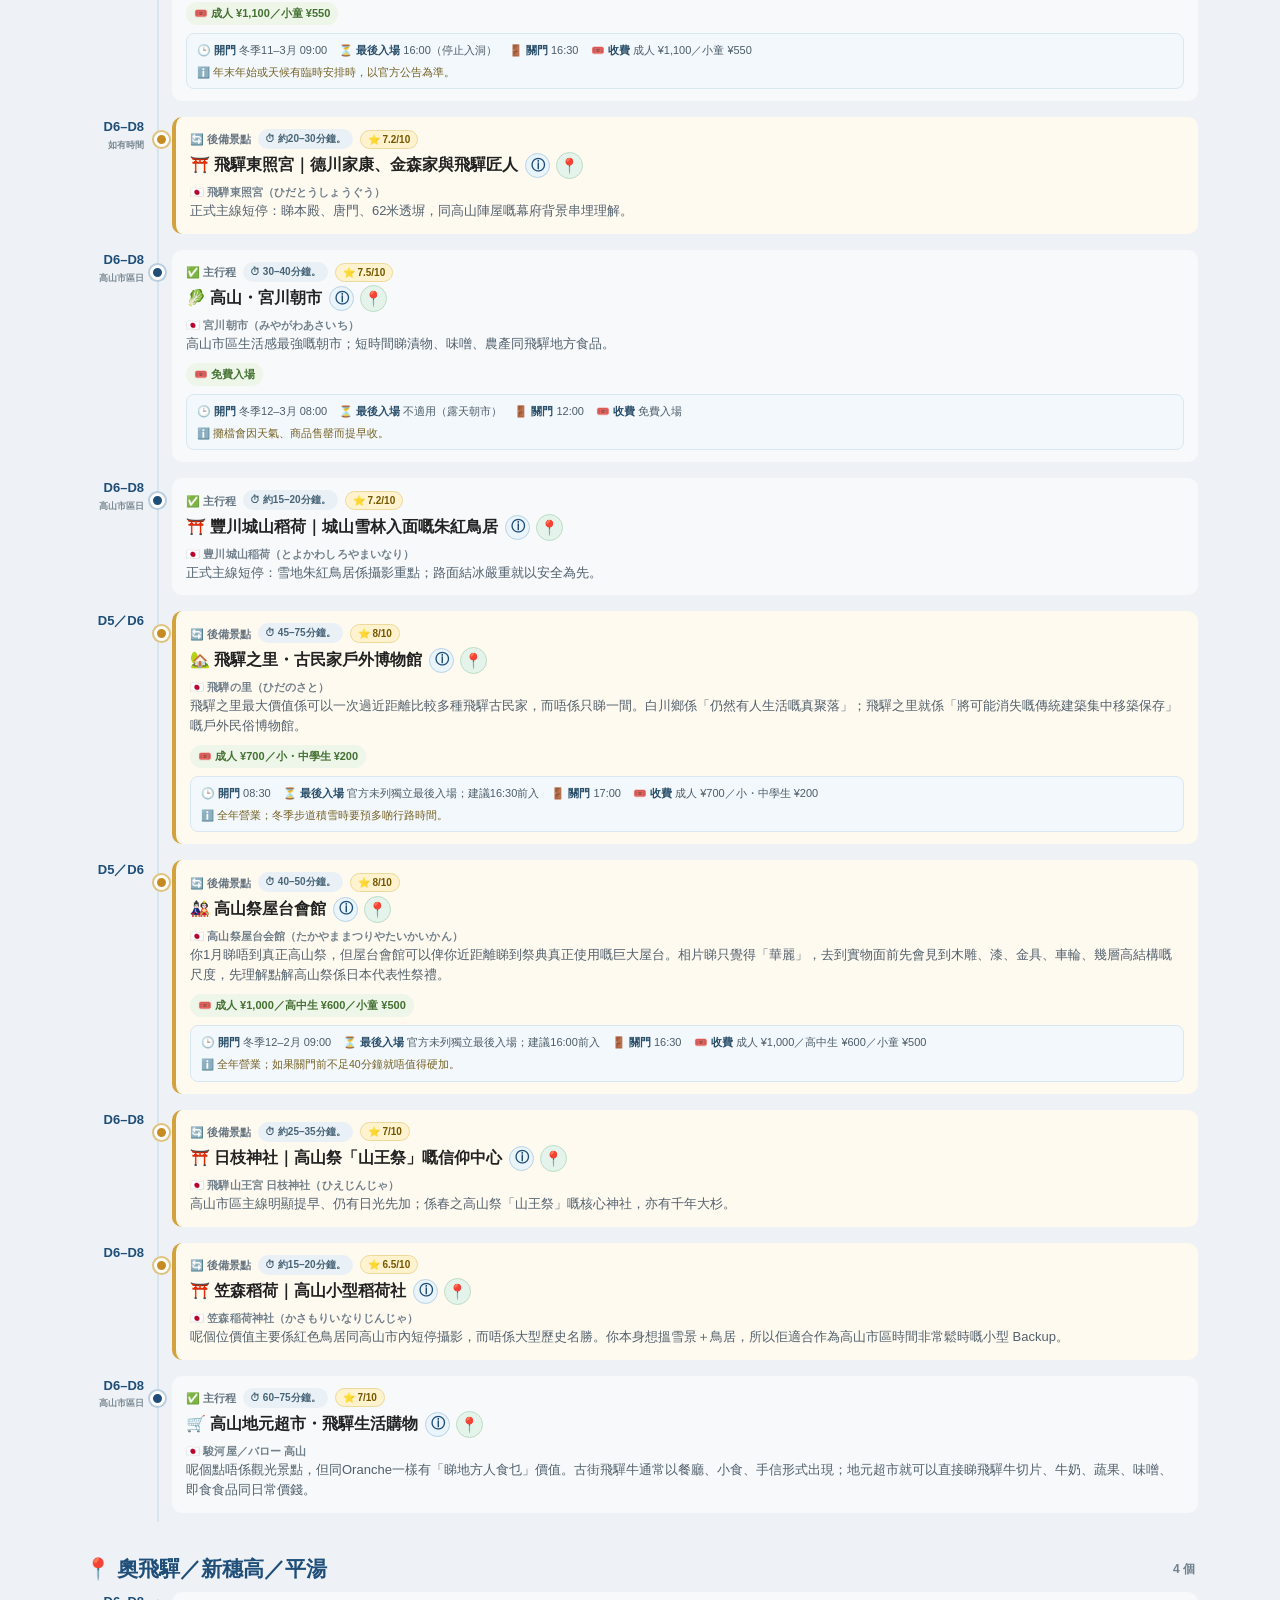
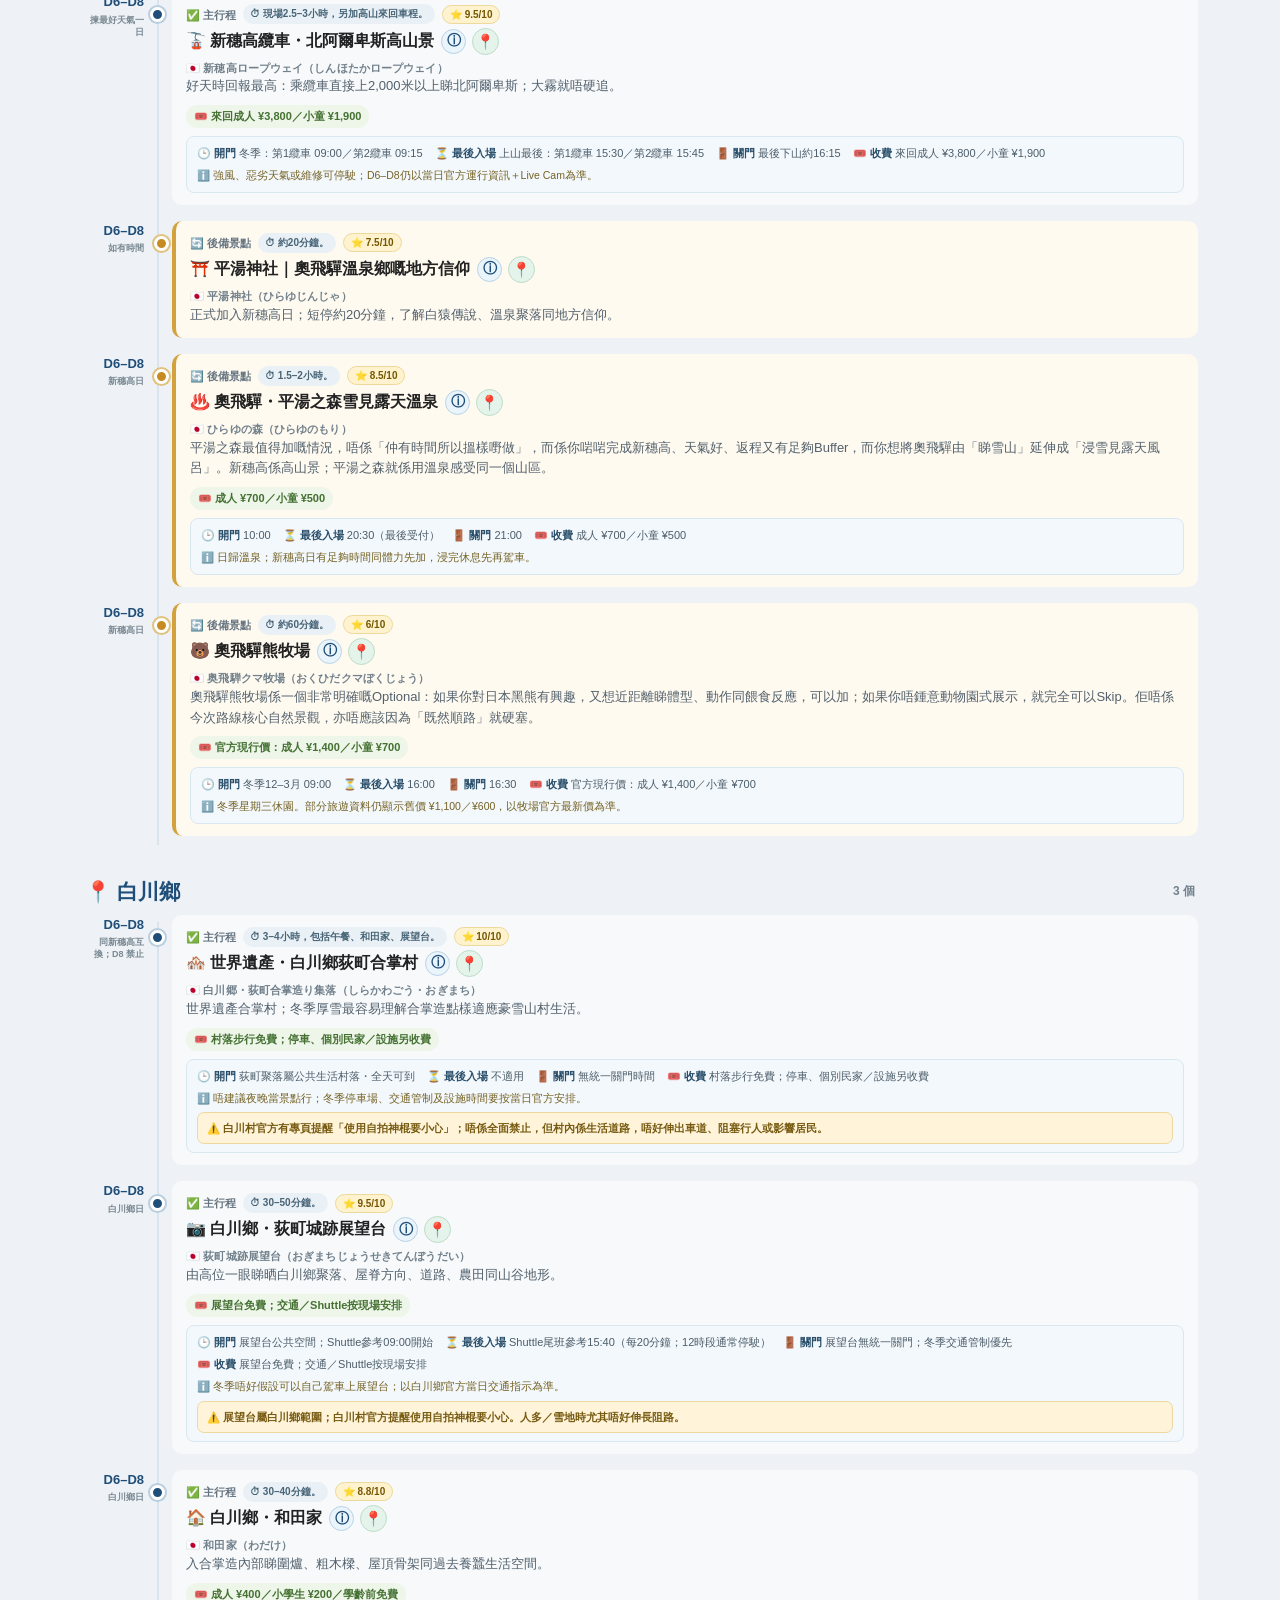
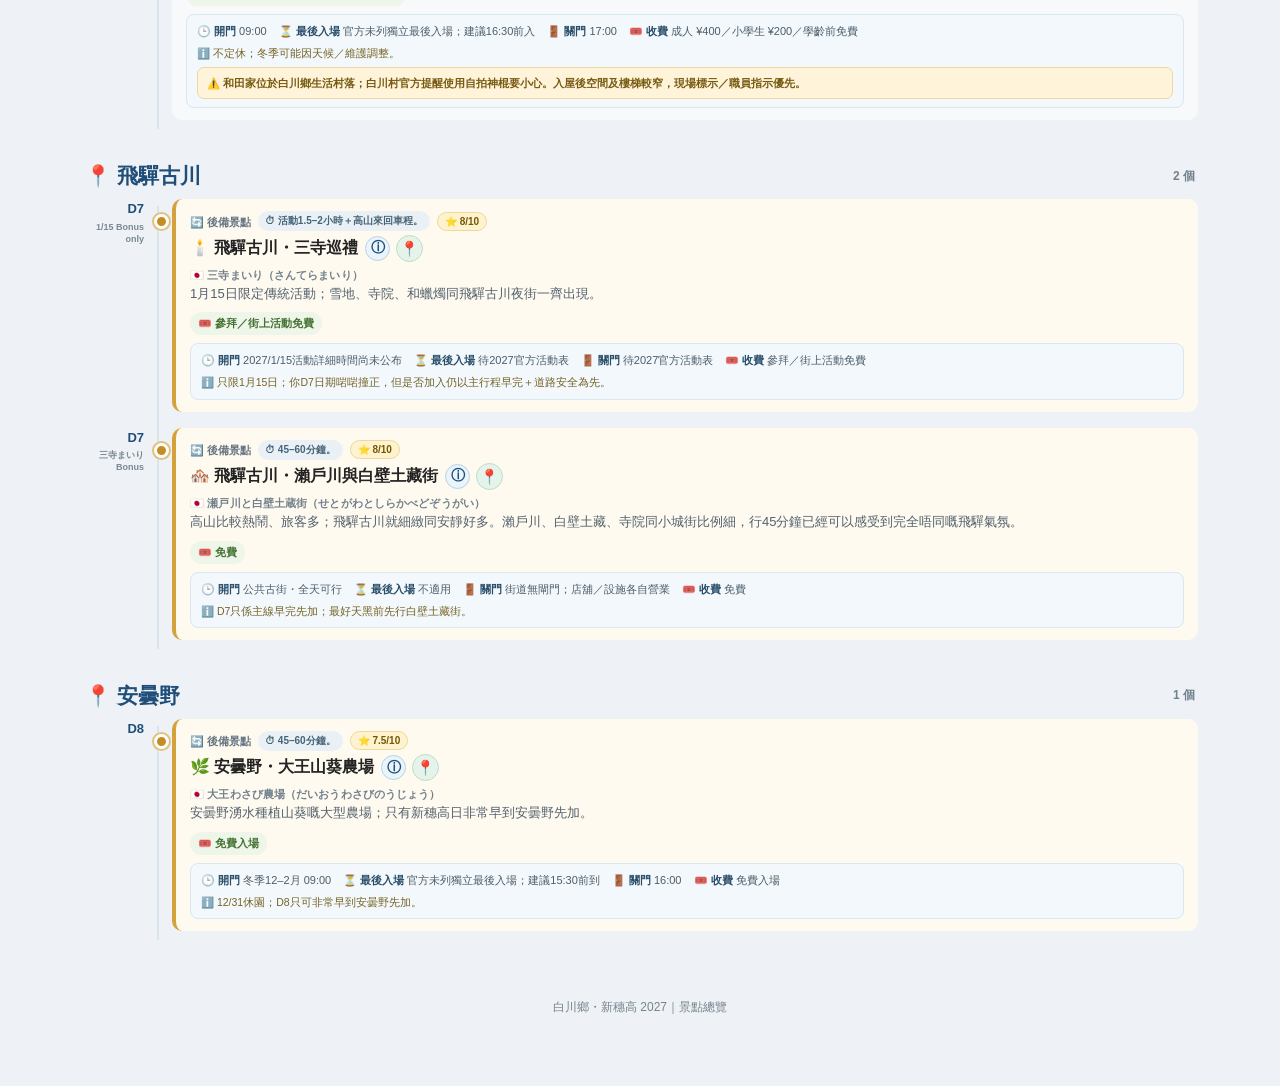
==== commit 4101a79f: "Add Multi Trip selector and generic Okinawa validation trip v10.9.0" ====
--- a/attractions.html
+++ b/attractions.html
@@ -1,84 +1,25 @@
 <!DOCTYPE html>
 <html lang="zh-HK">
 <head>
-<meta charset="UTF-8">
-<meta name="viewport" content="width=device-width, initial-scale=1.0">
-<meta name="theme-color" content="#1f4e79">
-<meta name="apple-mobile-web-app-capable" content="yes">
-<meta name="apple-mobile-web-app-status-bar-style" content="default">
-<meta name="apple-mobile-web-app-title" content="Japan 2027">
-<link rel="manifest" href="manifest.webmanifest">
-<link rel="apple-touch-icon" href="assets/images/app-icon-192.png">
-<title>Japan Winter 2027 景點總覽</title>
-
-<link rel="stylesheet" href="assets/trip-enhancements-v2.css?v=913">
-<link rel="stylesheet" href="assets/trip-enhancements-v3.css?v=913">
-<link rel="stylesheet" href="assets/trip-v8.css?v=913">
-<link rel="stylesheet" href="assets/trip-v8-1.css?v=913">
-
+<meta charset="UTF-8"><meta name="viewport" content="width=device-width, initial-scale=1.0"><meta name="theme-color" content="#1f4e79"><meta name="apple-mobile-web-app-capable" content="yes"><meta name="apple-mobile-web-app-status-bar-style" content="default"><meta name="apple-mobile-web-app-title" content="My Trips"><link rel="manifest" href="manifest.webmanifest"><link rel="apple-touch-icon" href="assets/images/app-icon-192.png"><title>景點總覽</title>
+<link rel="stylesheet" href="assets/trip-enhancements-v2.css?v=913"><link rel="stylesheet" href="assets/trip-enhancements-v3.css?v=913"><link rel="stylesheet" href="assets/trip-v8.css?v=913"><link rel="stylesheet" href="assets/trip-v8-1.css?v=913">
 <style>
-*{box-sizing:border-box}html{scroll-behavior:smooth}body{margin:0;background:#eef2f6;color:#222;font-family:Arial,"Microsoft JhengHei","Noto Sans TC",sans-serif}
-header{background:linear-gradient(135deg,#163a5c,#28689d);color:#fff;text-align:center;padding:22px 15px}header h1{margin:0;font-size:28px}header p{margin:7px 0 0;opacity:.9}
-.page-switch{background:#fff;padding:8px;text-align:center;box-shadow:0 2px 6px rgba(0,0,0,.08)}.page-switch a{display:inline-block;margin:3px;padding:8px 14px;border-radius:18px;text-decoration:none;background:#eaf2f8;color:#1f4e79;font-size:14px;font-weight:700}.page-switch a.active{background:#1f4e79;color:#fff}
-.catalog-nav{position:sticky;top:0;z-index:1000;background:rgba(255,255,255,.97);border-bottom:1px solid #d6dee5;box-shadow:0 2px 7px rgba(0,0,0,.06)}.location-nav{max-width:1150px;margin:auto;padding:8px 10px;display:flex;gap:7px;overflow-x:auto;white-space:nowrap}.location-nav a{flex:0 0 auto;text-decoration:none;background:#eef4f8;color:#1f4e79;padding:7px 11px;border-radius:16px;font-size:12px;font-weight:700}.location-nav b{opacity:.62}
-.container{max-width:1150px;margin:auto;padding:17px}.catalog-intro{background:#fff;border-radius:14px;padding:17px;margin-bottom:15px;box-shadow:0 2px 8px rgba(0,0,0,.07)}.catalog-intro h2{margin:0 0 7px;color:#1f4e79;font-size:20px}.catalog-intro p{margin:6px 0;color:#5d6b75;font-size:12px;line-height:1.6}.catalog-count{margin-top:8px;font-weight:800;color:#315d78;font-size:12px}.toolbar{display:flex;gap:7px;flex-wrap:wrap;margin-top:11px}.toolbar button{border:1px solid #d3dfe7;background:#f5f8fa;color:#31566f;border-radius:18px;padding:7px 11px;font-size:12px;font-weight:800;cursor:pointer}.toolbar button.active{background:#1f4e79;color:#fff;border-color:#1f4e79}
-.cat-group{scroll-margin-top:62px;margin-bottom:18px}.cat-group-head{display:flex;justify-content:space-between;align-items:center;padding:8px 3px 9px}.cat-group-head h2{margin:0;color:#1f4e79;font-size:21px}.cat-group-head span{font-size:12px;color:#71818d;font-weight:700}
-.catalog-timeline{position:relative}.catalog-timeline::before{content:"";position:absolute;left:75px;top:7px;bottom:7px;width:2px;background:#d9e4ec}.catalog-item{display:grid;grid-template-columns:62px 1fr;gap:28px;position:relative;padding-bottom:16px}.catalog-day{font-weight:800;color:#1f4e79;font-size:13px;text-align:right;line-height:1.35;padding-top:1px;white-space:normal}.catalog-day small{display:block;margin-top:3px;color:#7a8993;font-size:9px;font-weight:700}
-.timeline-card{position:relative;background:#f7f9fb;border-radius:10px;padding:12px 14px}.timeline-card::before{content:"";position:absolute;left:-22px;top:15px;width:9px;height:9px;border-radius:50%;background:#1f4e79;border:3px solid #fff;box-shadow:0 0 0 2px #b9cfdf}.catalog-item[data-status="backup"] .timeline-card{background:#fffaf0;border-left:4px solid #d4a23d}.catalog-item[data-status="backup"] .timeline-card::before{background:#c78b24;box-shadow:0 0 0 2px #e1c27d}.event-type{display:inline-block;margin-bottom:5px;color:#657480;font-size:11px;font-weight:700}.timeline-card .duration-badge{display:inline-flex;align-items:center;margin-left:7px;padding:3px 7px;border-radius:10px;background:#eaf1f6;color:#476477;font-size:10px;font-weight:800;vertical-align:middle}.catalog-score{display:inline-flex;align-items:center;margin-left:7px;padding:3px 7px;border-radius:10px;background:#fff3cf;color:#755700;border:1px solid #edd99a;font-size:10px;font-weight:900;vertical-align:middle}.timeline-card h3{margin:0 0 6px;font-size:16px;line-height:1.45}.timeline-card p{margin:0;color:#52616d;font-size:13px;line-height:1.6}.jp-place-name{margin-top:4px}.enhance-info-btn{margin-left:7px}.map-pin{display:inline-flex;align-items:center;justify-content:center;width:27px;height:27px;margin-left:6px;border-radius:50%;background:#e5f4ea;border:1px solid #bcdcc7;text-decoration:none;vertical-align:middle;font-size:15px;line-height:1;cursor:pointer}.map-pin:hover{background:#d4ebdc;transform:scale(1.08)}
-.price{display:inline-block;margin-top:8px;padding:4px 8px;background:#eef5e9;border-radius:12px;color:#447132;font-size:11px;font-weight:700}.visit-meta-card{margin-top:8px}.catalog-status-note{margin-top:6px;color:#78858e;font-size:10px;font-weight:700}.catalog-hidden{display:none!important}
-.floating-top{position:fixed;right:14px;bottom:16px;width:46px;height:46px;border:0;border-radius:50%;background:#1f4e79;color:#fff;font-size:24px;font-weight:900;box-shadow:0 3px 12px rgba(0,0,0,.22);cursor:pointer;z-index:3000}.version-badge{position:fixed;left:14px;bottom:16px;background:#edf7ef;color:#2c6a3e;border:1px solid #c6decf;border-radius:18px;padding:7px 11px;font-size:11px;font-weight:800;box-shadow:0 2px 8px rgba(0,0,0,.12);z-index:3000}footer{text-align:center;color:#76838d;font-size:12px;padding:17px 10px 70px}
-@media(max-width:720px){header h1{font-size:22px}.container{padding:9px}.page-switch a{font-size:12px;padding:7px 10px}.catalog-timeline::before{left:51px}.catalog-item{grid-template-columns:42px 1fr;gap:18px}.catalog-day{font-size:11px}.timeline-card{padding:11px 12px}.timeline-card::before{left:-15px}.timeline-card h3{font-size:16px}.timeline-card .duration-badge,.catalog-score{margin:5px 4px 0 0}.version-badge{left:8px;bottom:8px}.floating-top{right:8px;bottom:8px}.enhance-modal-card{max-height:95vh}}
+*{box-sizing:border-box}html{scroll-behavior:smooth}body{margin:0;background:#eef2f6;color:#222;font-family:Arial,"Microsoft JhengHei","Noto Sans TC",sans-serif}header{background:linear-gradient(135deg,#163a5c,#28689d);color:#fff;text-align:center;padding:22px 15px}header h1{margin:0;font-size:28px}header p{margin:7px 0 0;opacity:.9}.page-switch{background:#fff;padding:8px;text-align:center;box-shadow:0 2px 6px rgba(0,0,0,.08)}.page-switch a{display:inline-block;margin:3px;padding:8px 14px;border-radius:18px;text-decoration:none;background:#eaf2f8;color:#1f4e79;font-size:14px;font-weight:700}.page-switch a.active{background:#1f4e79;color:#fff}.catalog-nav{position:sticky;top:0;z-index:1000;background:rgba(255,255,255,.97);border-bottom:1px solid #d6dee5;box-shadow:0 2px 7px rgba(0,0,0,.06)}.location-nav{max-width:1150px;margin:auto;padding:8px 10px;display:flex;gap:7px;overflow-x:auto;white-space:nowrap}.location-nav a{flex:0 0 auto;text-decoration:none;background:#eef4f8;color:#1f4e79;padding:7px 11px;border-radius:16px;font-size:12px;font-weight:700}.container{max-width:1150px;margin:auto;padding:17px}.catalog-intro{background:#fff;border-radius:14px;padding:17px;margin-bottom:15px;box-shadow:0 2px 8px rgba(0,0,0,.07)}.catalog-intro h2{margin:0 0 7px;color:#1f4e79;font-size:20px}.catalog-intro p{margin:6px 0;color:#5d6b75;font-size:12px;line-height:1.6}.catalog-count{margin-top:8px;font-weight:800;color:#315d78;font-size:12px}.toolbar{display:flex;gap:7px;flex-wrap:wrap;margin-top:11px}.toolbar button{border:1px solid #d3dfe7;background:#f5f8fa;color:#31566f;border-radius:18px;padding:7px 11px;font-size:12px;font-weight:800;cursor:pointer}.toolbar button.active{background:#1f4e79;color:#fff;border-color:#1f4e79}.cat-group{scroll-margin-top:62px;margin-bottom:18px}.cat-group-head{display:flex;justify-content:space-between;align-items:center;padding:8px 3px 9px}.cat-group-head h2{margin:0;color:#1f4e79;font-size:21px}.cat-group-head span{font-size:12px;color:#71818d;font-weight:700}.catalog-timeline{position:relative}.catalog-timeline::before{content:"";position:absolute;left:75px;top:7px;bottom:7px;width:2px;background:#d9e4ec}.catalog-item{display:grid;grid-template-columns:62px 1fr;gap:28px;position:relative;padding-bottom:16px}.catalog-day{font-weight:800;color:#1f4e79;font-size:13px;text-align:right;line-height:1.35;padding-top:1px;white-space:normal}.catalog-day small{display:block;margin-top:3px;color:#7a8993;font-size:9px;font-weight:700}.timeline-card{position:relative;background:#f7f9fb;border-radius:10px;padding:12px 14px}.timeline-card::before{content:"";position:absolute;left:-22px;top:15px;width:9px;height:9px;border-radius:50%;background:#1f4e79;border:3px solid #fff;box-shadow:0 0 0 2px #b9cfdf}.catalog-item[data-status="backup"] .timeline-card{background:#fffaf0;border-left:4px solid #d4a23d}.catalog-item[data-status="backup"] .timeline-card::before{background:#c78b24;box-shadow:0 0 0 2px #e1c27d}.event-type{display:inline-block;margin-bottom:5px;color:#657480;font-size:11px;font-weight:700}.timeline-card .duration-badge{display:inline-flex;align-items:center;margin-left:7px;padding:3px 7px;border-radius:10px;background:#eaf1f6;color:#476477;font-size:10px;font-weight:800;vertical-align:middle}.catalog-score{display:inline-flex;align-items:center;margin-left:7px;padding:3px 7px;border-radius:10px;background:#fff3cf;color:#755700;border:1px solid #edd99a;font-size:10px;font-weight:900;vertical-align:middle}.timeline-card h3{margin:0 0 6px;font-size:16px;line-height:1.45}.timeline-card p{margin:0;color:#52616d;font-size:13px;line-height:1.6}.enhance-info-btn{margin-left:7px}.map-pin{display:inline-flex;align-items:center;justify-content:center;width:27px;height:27px;margin-left:6px;border-radius:50%;background:#e5f4ea;border:1px solid #bcdcc7;text-decoration:none;vertical-align:middle;font-size:15px;line-height:1;cursor:pointer}.price{display:inline-block;margin-top:8px;padding:4px 8px;background:#eef5e9;border-radius:12px;color:#447132;font-size:11px;font-weight:700}.catalog-hidden{display:none!important}.floating-top{position:fixed;right:14px;bottom:16px;width:46px;height:46px;border:0;border-radius:50%;background:#1f4e79;color:#fff;font-size:24px;font-weight:900;box-shadow:0 3px 12px rgba(0,0,0,.22);cursor:pointer;z-index:3000}.version-badge{position:fixed;left:14px;bottom:16px;background:#edf7ef;color:#2c6a3e;border:1px solid #c6decf;border-radius:18px;padding:7px 11px;font-size:11px;font-weight:800;box-shadow:0 2px 8px rgba(0,0,0,.12);z-index:3000}footer{text-align:center;color:#76838d;font-size:12px;padding:17px 10px 70px}@media(max-width:720px){header h1{font-size:22px}.container{padding:9px}.page-switch a{font-size:12px;padding:7px 10px}.catalog-timeline::before{left:51px}.catalog-item{grid-template-columns:42px 1fr;gap:18px}.catalog-day{font-size:11px}.timeline-card{padding:11px 12px}.timeline-card::before{left:-15px}.version-badge{left:8px;bottom:8px}.floating-top{right:8px;bottom:8px}}
 </style>
 </head>
 <body>
-<header><h1>🗾 Japan Winter 2027・景點總覽</h1><p>同行程相同卡片資料｜ⓘ 開啟相同完整介紹｜主行程＋全部 Backup</p></header>
-<div class="page-switch">
-<a href="index.html">📹 Live Cam</a>
-<a href="itinerary.html">🗓️ 詳細行程</a>
-<a href="trip-info.html">🧳 旅程資料</a>
-<a href="attractions.html" class="active">🗾 景點總覽</a>
-</div>
+<header><h1>🗾 景點總覽</h1><p id="catalogHeaderSub">同行程共用景點資料</p></header>
+<div class="page-switch"><a href="index.html">🏠 旅程</a><a href="itinerary.html">🗓️ 詳細行程</a><a href="trip-info.html">🧳 旅程資料</a><a href="attractions.html" class="active">🗾 景點總覽</a><a href="live.html" data-feature-link="liveCam">📹 Live Cam</a></div>
 <nav class="catalog-nav"><div class="location-nav" id="locationNav"><span>載入地區…</span></div></nav>
-<div class="container">
-<section class="catalog-intro">
-<h2>全部景點</h2>
-<p>卡片只顯示同「詳細行程」一樣嘅實用資料；完整歷史、點解值得去、現場睇乜、冬季重點等全部放喺 <strong>ⓘ</strong> 入面，內容用返同行程同一套資料。</p>
-<div class="catalog-count" id="catalogCount">整理景點中…</div>
-<div class="toolbar">
-<button class="filter-btn active" data-filter="all">全部</button>
-<button class="filter-btn" data-filter="main">✅ 主行程</button>
-<button class="filter-btn" data-filter="backup">🔄 後備景點</button>
-</div>
-</section>
-<div id="catalogGroups"></div>
-</div>
-<button class="floating-top" onclick="window.scrollTo({top:0,behavior:'smooth'})" aria-label="返頁頂">↑</button>
-<div class="version-badge" id="catalogVersion">版本讀取中…</div>
-<footer>Japan Winter Trip 2027｜景點總覽</footer>
-
-<script src="assets/trip-core-v1.js?v=8"></script>
-<script src="assets/nav-enhancements-v1.js?v=2"></script>
-<script src="assets/trip-enhancement-data.js?v=913"></script>
-<script src="assets/trip-deep-info-d1-d4.js?v=913"></script>
-<script src="assets/trip-deep-info-d5-d9.js?v=913"></script>
-<script src="assets/trip-deep-info-backups.js?v=913"></script>
-<script src="assets/trip-v8-data.js?v=913"></script>
-<script src="assets/trip-v8-1-overrides.js?v=913"></script>
-<script src="assets/i18n-content-en-v1.js?v=1"></script>
-<script src="assets/attractions-catalog.js?v=3"></script>
-<script src="assets/attractions-layout-v2.js?v=2"></script>
-<script src="assets/attractions-group-fix.js?v=2"></script>
-<script src="assets/i18n-v1.js?v=3"></script>
+<div class="container"><section class="catalog-intro"><h2>全部景點</h2><p id="catalogIntroText">景點資料會跟隨目前選擇嘅 Trip。</p><div class="catalog-count" id="catalogCount">整理景點中…</div><div class="toolbar"><button class="filter-btn active" data-filter="all">全部</button><button class="filter-btn" data-filter="main">✅ 主行程</button><button class="filter-btn" data-filter="backup">🔄 後備景點</button></div></section><div id="catalogGroups"></div></div>
+<button class="floating-top" onclick="window.scrollTo({top:0,behavior:'smooth'})" aria-label="返頁頂">↑</button><div class="version-badge" id="catalogVersion">版本讀取中…</div><footer>Multi Trip｜景點總覽</footer>
 <script>
 (function(){
-  const b=document.getElementById('catalogVersion');
-  if(!b)return;
-  const local='v9.1.2';
-  fetch('version.json?t='+Date.now(),{cache:'no-store'})
-    .then(r=>{if(!r.ok)throw new Error('version');return r.json();})
-    .then(v=>{const en=document.documentElement.lang==='en';b.textContent=(en?'Version ':'版本 ')+(v.version||local);b.title=(en?'Central version ':'同步中央版本 ')+(v.version||local);if(window.Japan2027I18n)window.Japan2027I18n.refresh();})
-    .catch(()=>{const en=document.documentElement.lang==='en';b.textContent=(en?'Version ':'版本 ')+local;b.title=(en?'Offline version ':'離線版本 ')+local;if(window.Japan2027I18n)window.Japan2027I18n.refresh();});
+ const DEFAULT='shirakawago-shinhotaka-2027',p=new URLSearchParams(location.search),selected=(p.get('trip')||localStorage.getItem('multiTrip.activeTrip')||DEFAULT).trim(),legacy=selected===DEFAULT;
+ const base=['assets/multi-trip-context-v1.js?v=12','assets/multi-trip-data-v1.js?v=2'];
+ const japan=['assets/trip-core-v1.js?v=8','assets/nav-enhancements-v1.js?v=3','assets/trip-enhancement-data.js?v=913','assets/trip-deep-info-d1-d4.js?v=913','assets/trip-deep-info-d5-d9.js?v=913','assets/trip-deep-info-backups.js?v=913','assets/trip-v8-data.js?v=913','assets/trip-v8-1-overrides.js?v=913','assets/i18n-content-en-v1.js?v=1','assets/attractions-catalog.js?v=3','assets/attractions-layout-v2.js?v=2','assets/attractions-group-fix.js?v=2','assets/i18n-v1.js?v=3'];
+ const tail=['assets/multi-trip-attractions-renderer-v1.js?v=2','assets/version-v901-fix.js?v=21'];
+ base.concat(legacy?japan:[],tail).forEach(src=>document.write('<script src="'+src+'"><'+'/script>'));
 })();
 </script>
-</body>
-</html>+</body></html>
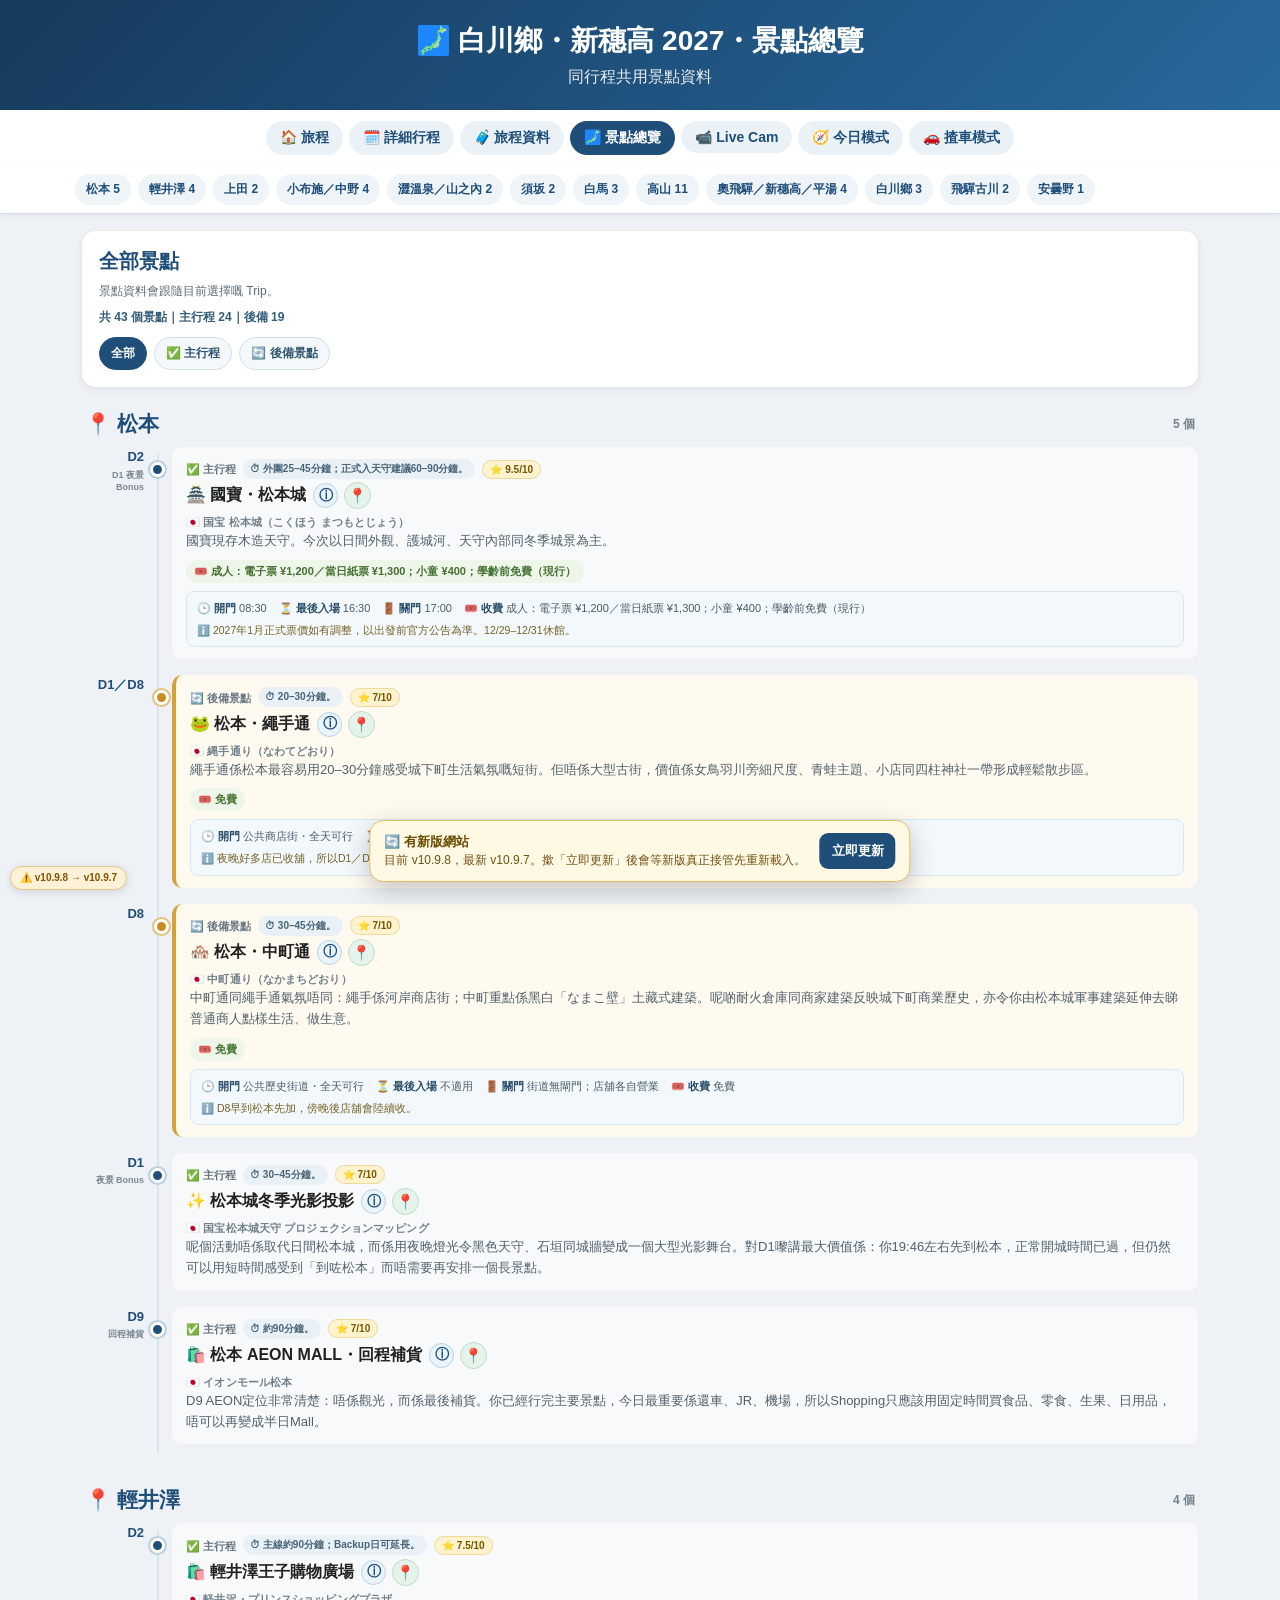
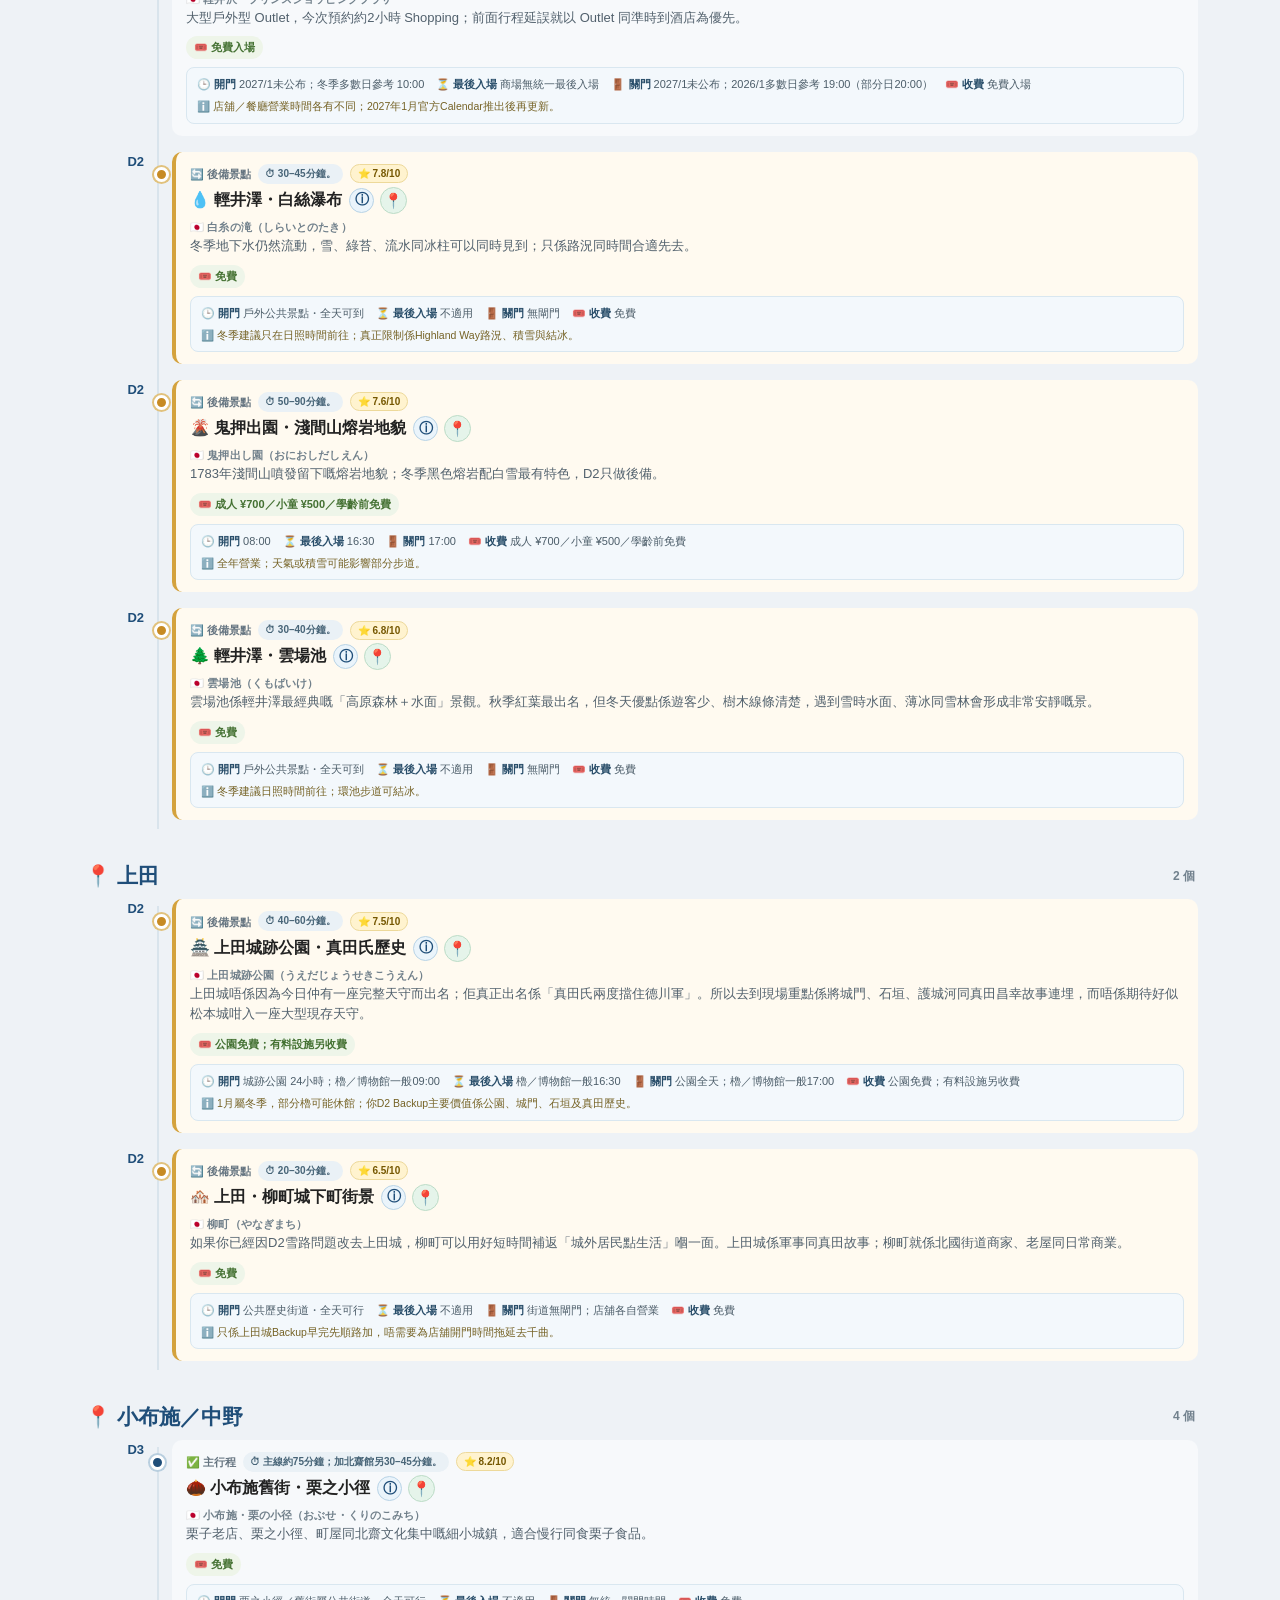
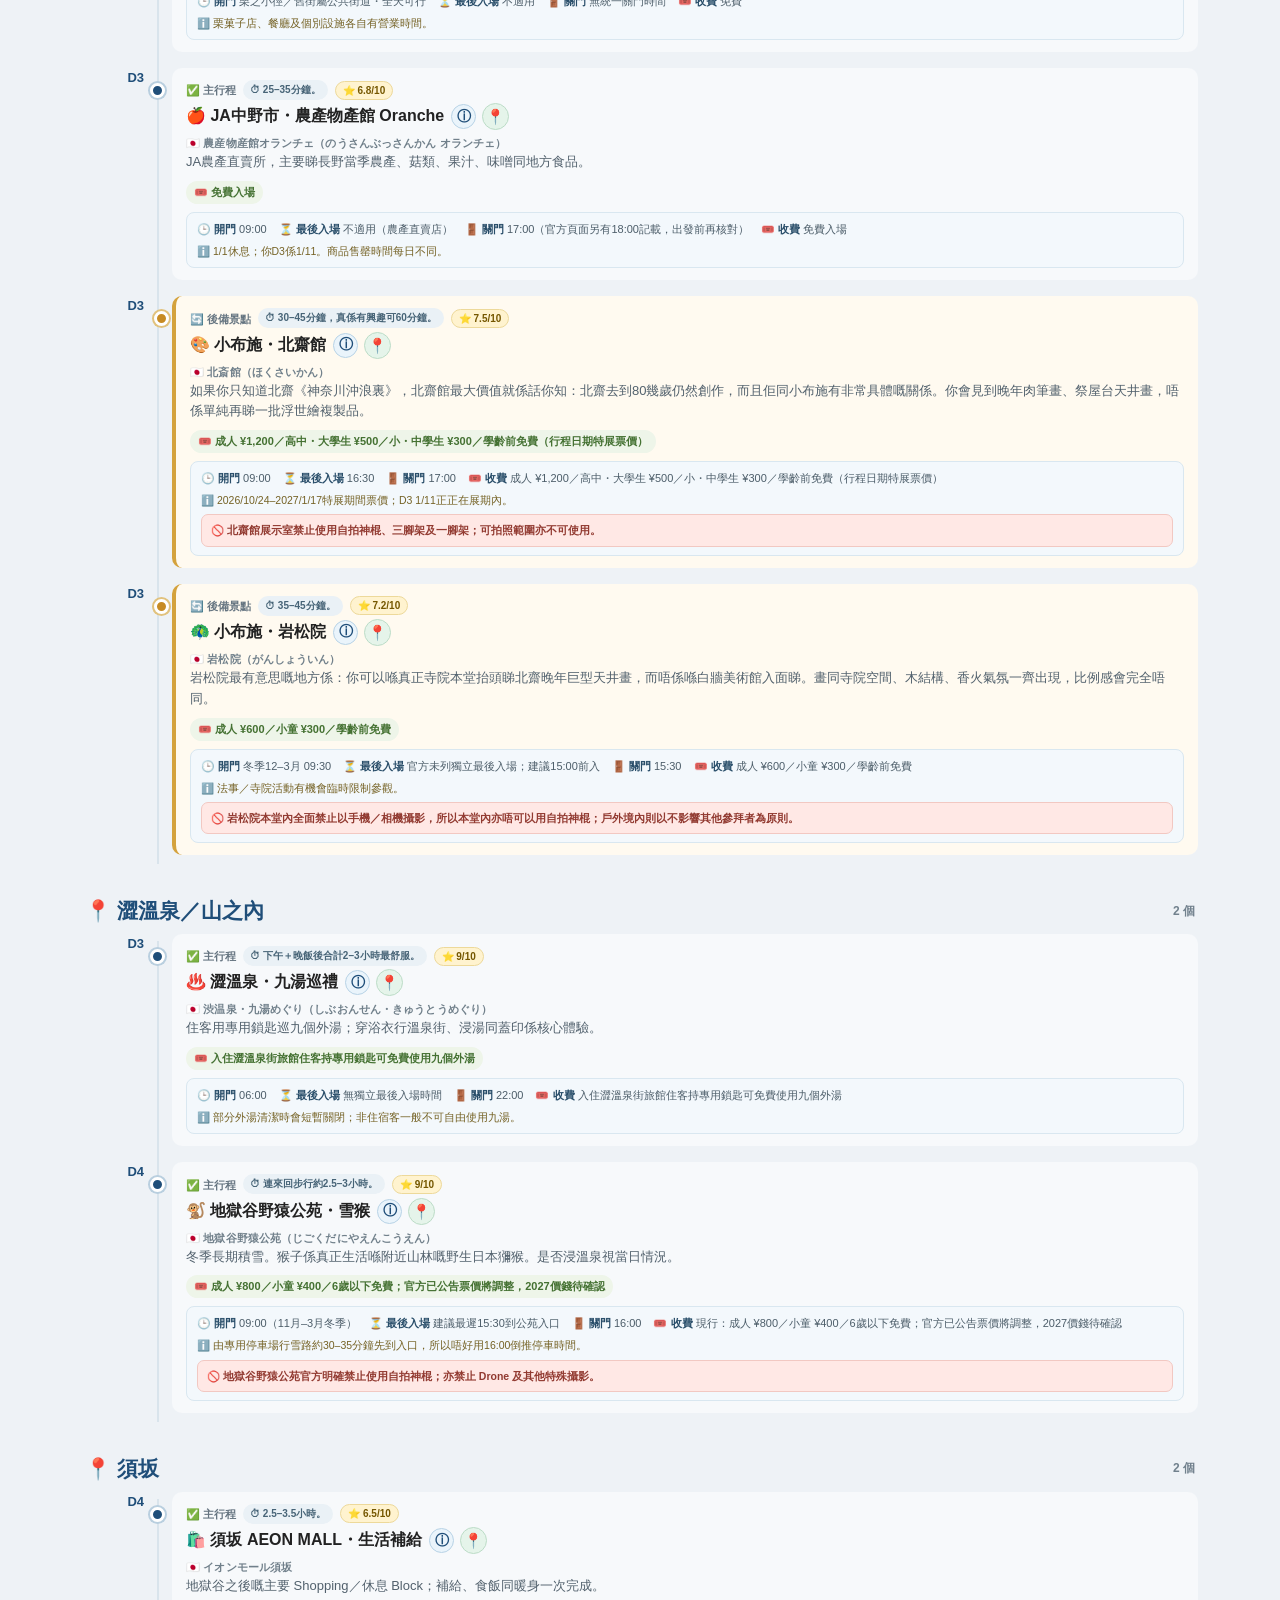
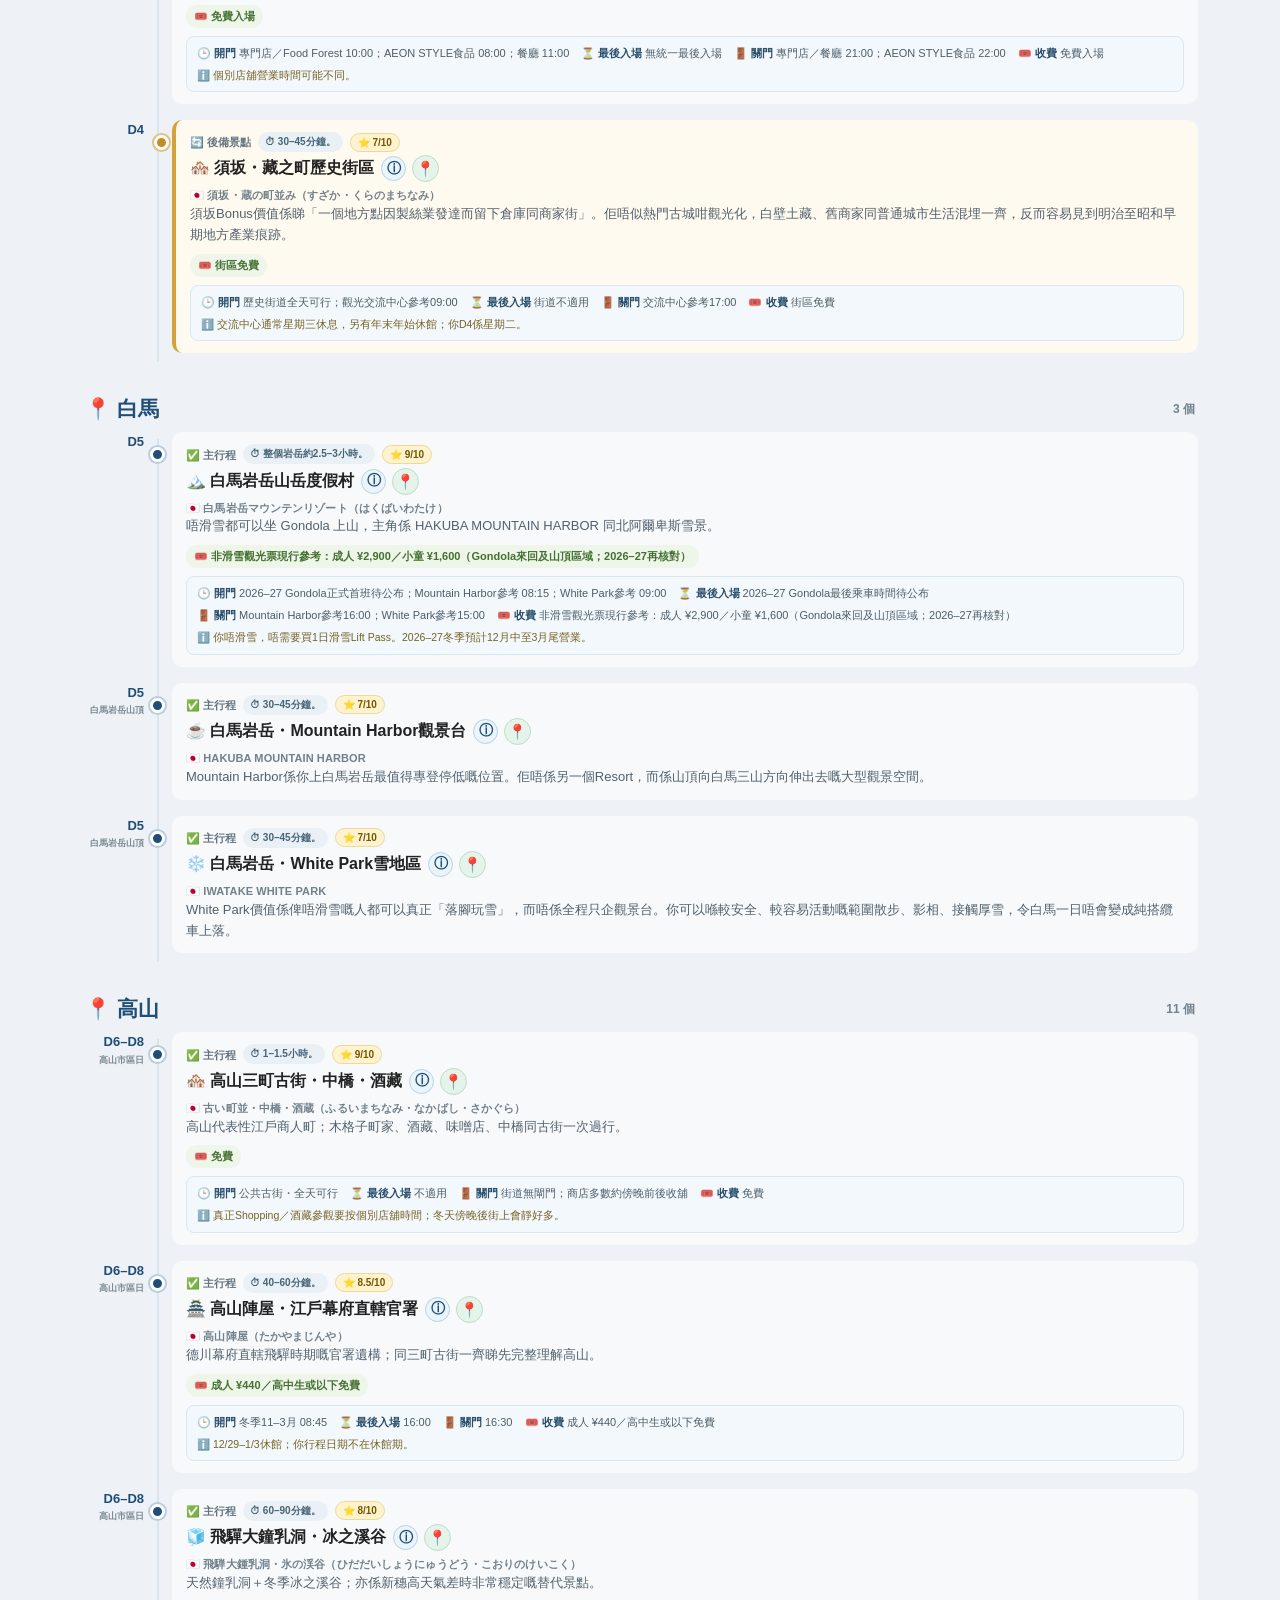
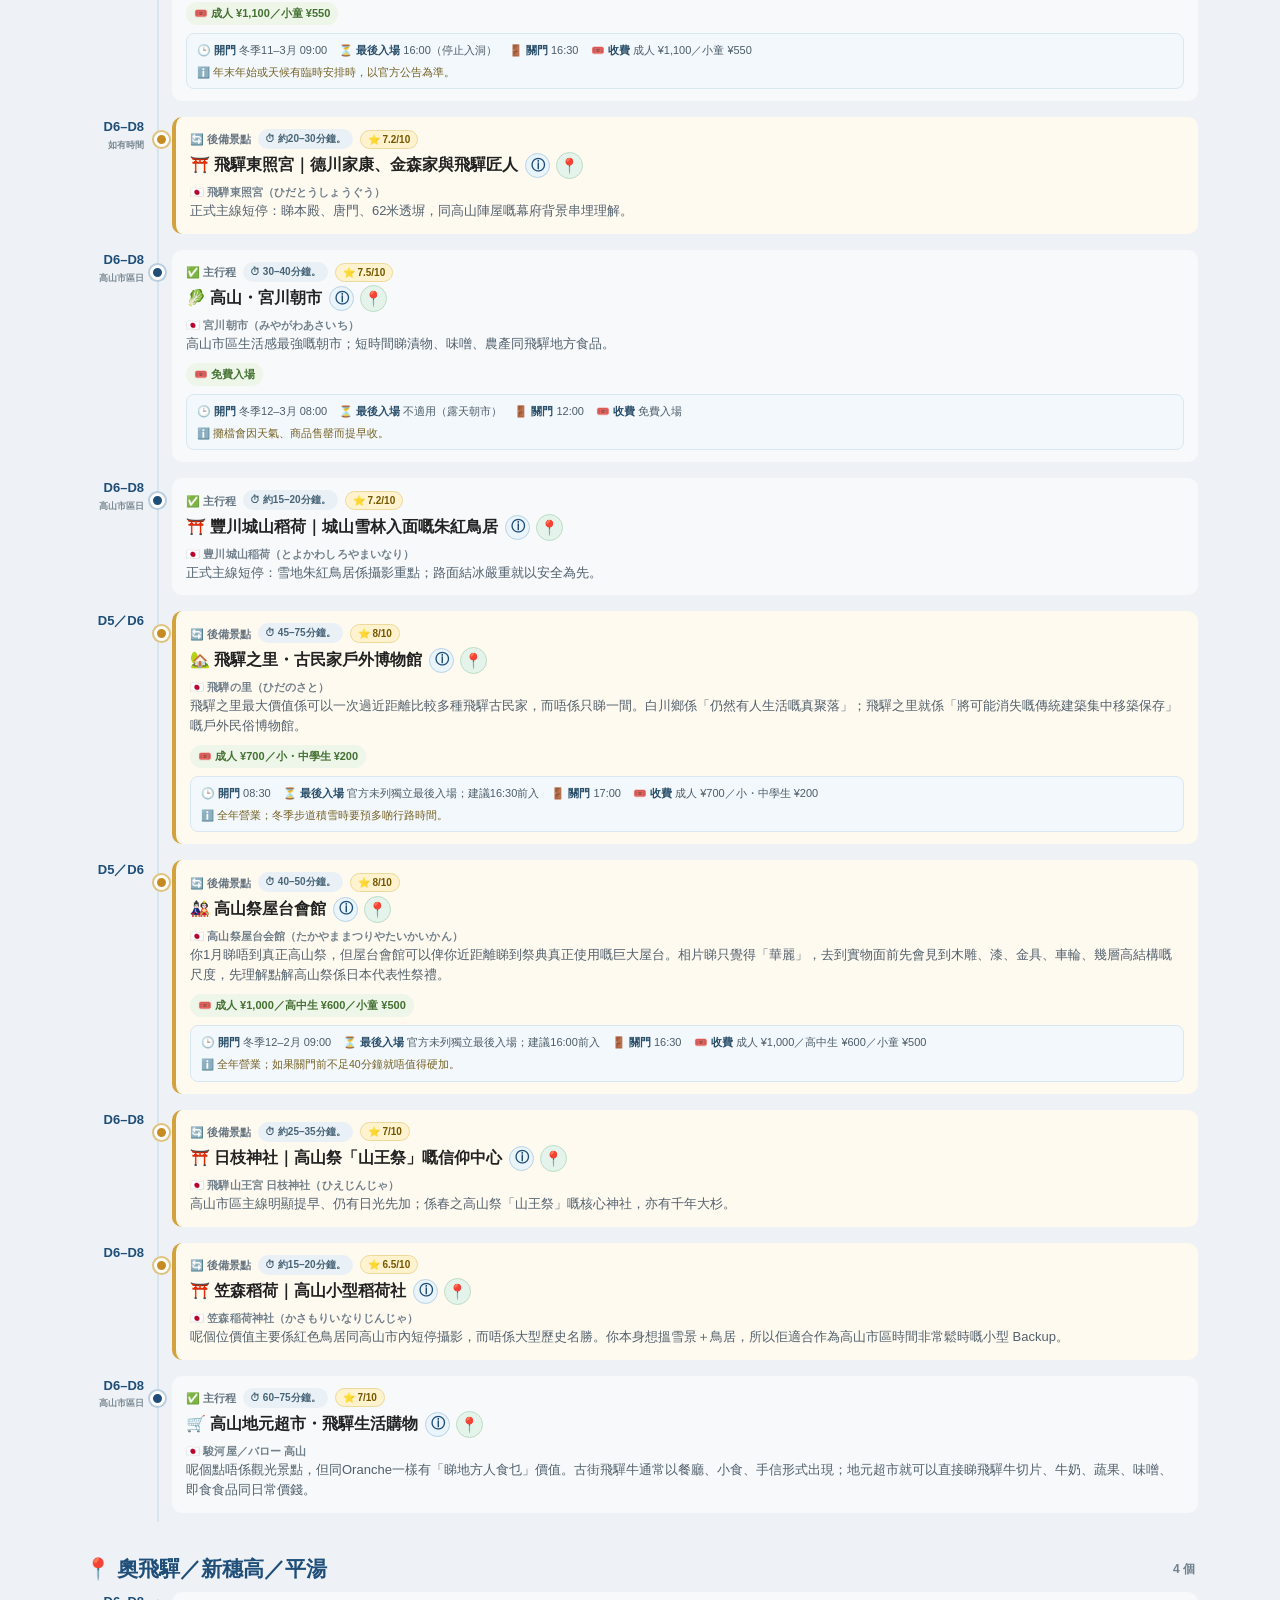
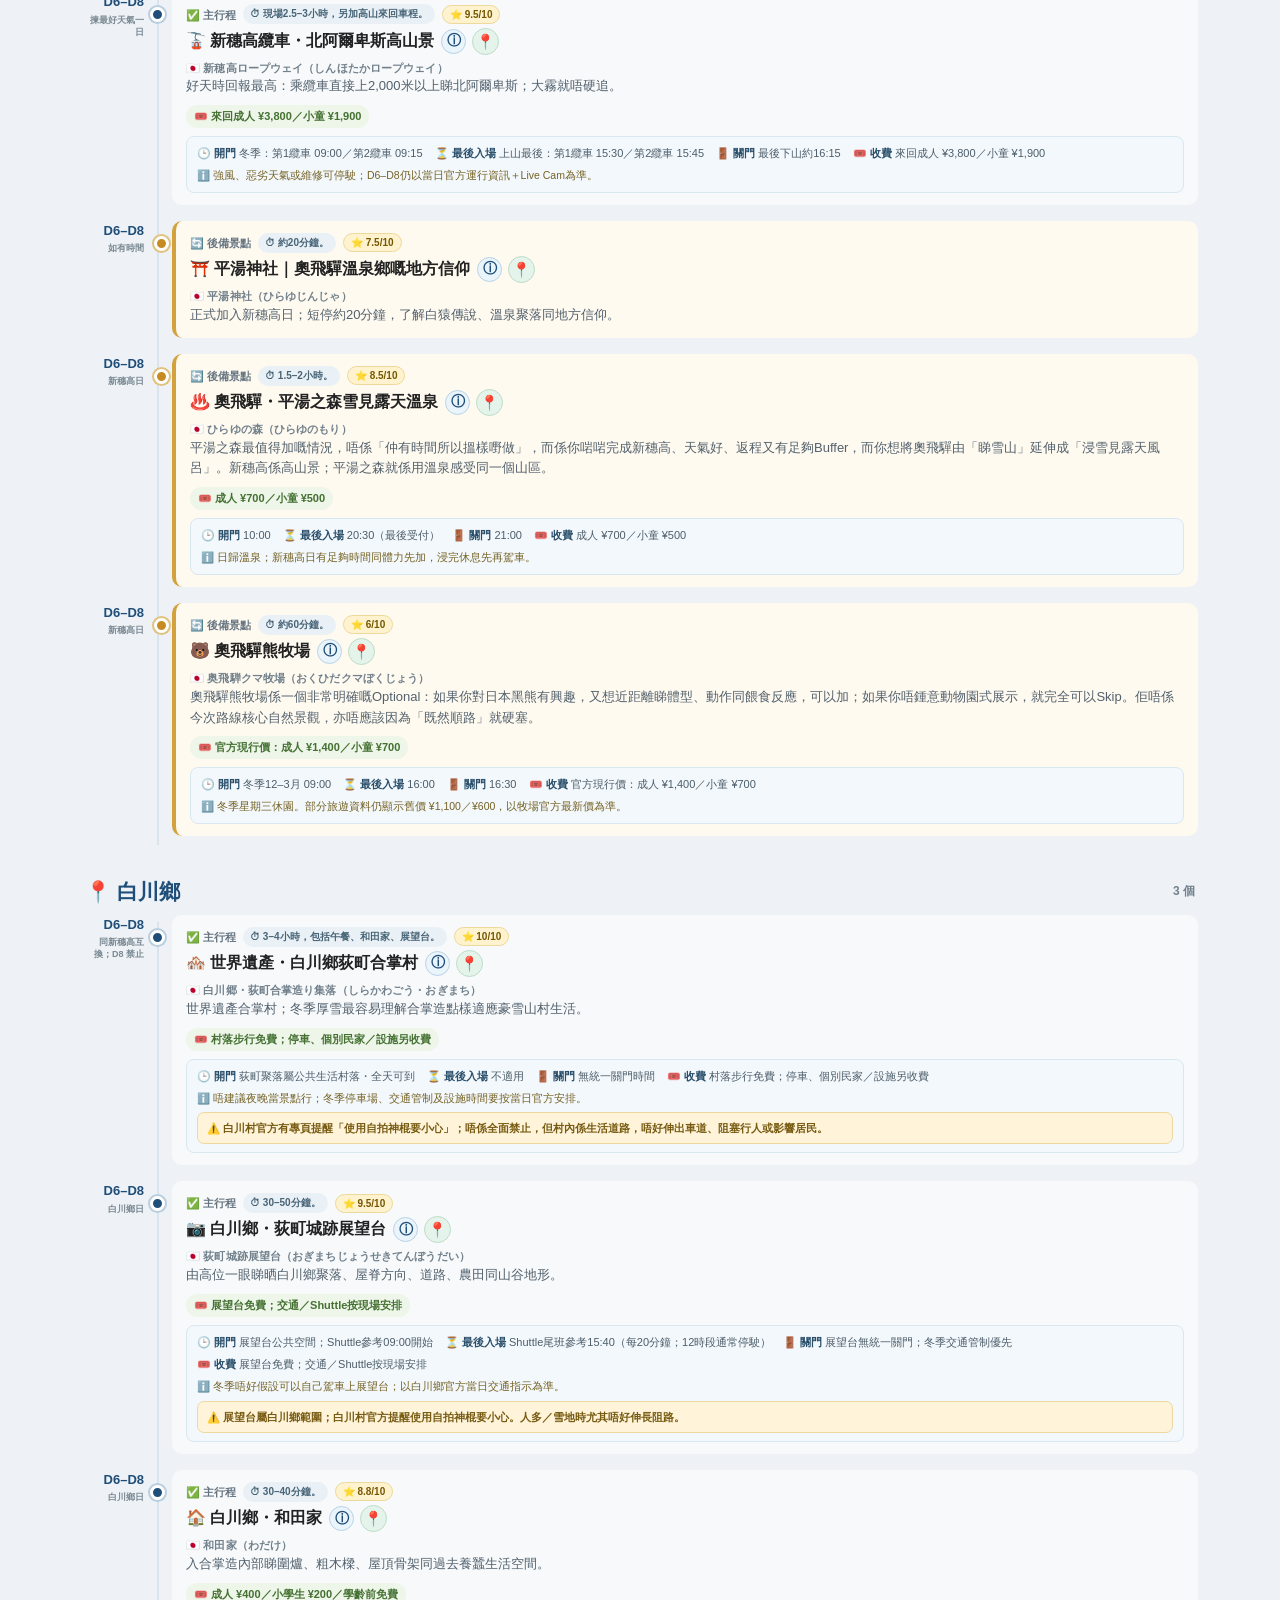
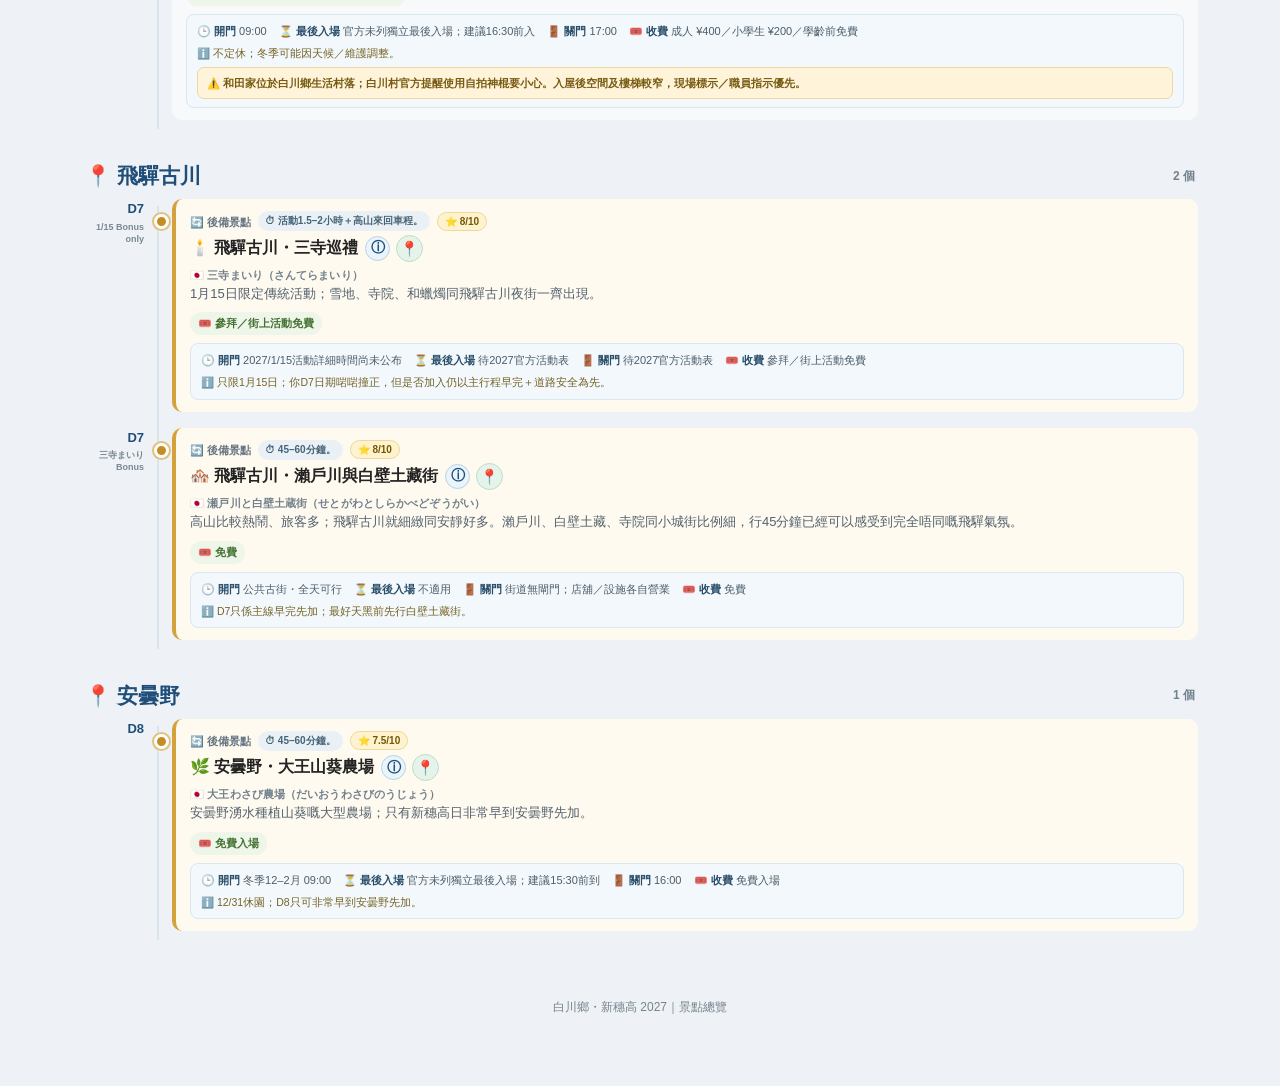
==== commit 544dca33: "QA: remove duplicate Attractions controls and stale loaders" ====
--- a/attractions.html
+++ b/attractions.html
@@ -4,7 +4,7 @@
 <meta charset="UTF-8"><meta name="viewport" content="width=device-width, initial-scale=1.0"><meta name="theme-color" content="#1f4e79"><meta name="apple-mobile-web-app-capable" content="yes"><meta name="apple-mobile-web-app-status-bar-style" content="default"><meta name="apple-mobile-web-app-title" content="My Trips"><link rel="manifest" href="manifest.webmanifest"><link rel="apple-touch-icon" href="assets/images/app-icon-192.png"><title>景點總覽</title>
 <link rel="stylesheet" href="assets/trip-enhancements-v2.css?v=913"><link rel="stylesheet" href="assets/trip-enhancements-v3.css?v=913"><link rel="stylesheet" href="assets/trip-v8.css?v=913"><link rel="stylesheet" href="assets/trip-v8-1.css?v=913">
 <style>
-*{box-sizing:border-box}html{scroll-behavior:smooth}body{margin:0;background:#eef2f6;color:#222;font-family:Arial,"Microsoft JhengHei","Noto Sans TC",sans-serif}header{background:linear-gradient(135deg,#163a5c,#28689d);color:#fff;text-align:center;padding:22px 15px}header h1{margin:0;font-size:28px}header p{margin:7px 0 0;opacity:.9}.page-switch{background:#fff;padding:8px;text-align:center;box-shadow:0 2px 6px rgba(0,0,0,.08)}.page-switch a{display:inline-block;margin:3px;padding:8px 14px;border-radius:18px;text-decoration:none;background:#eaf2f8;color:#1f4e79;font-size:14px;font-weight:700}.page-switch a.active{background:#1f4e79;color:#fff}.catalog-nav{position:sticky;top:0;z-index:1000;background:rgba(255,255,255,.97);border-bottom:1px solid #d6dee5;box-shadow:0 2px 7px rgba(0,0,0,.06)}.location-nav{max-width:1150px;margin:auto;padding:8px 10px;display:flex;gap:7px;overflow-x:auto;white-space:nowrap}.location-nav a{flex:0 0 auto;text-decoration:none;background:#eef4f8;color:#1f4e79;padding:7px 11px;border-radius:16px;font-size:12px;font-weight:700}.container{max-width:1150px;margin:auto;padding:17px}.catalog-intro{background:#fff;border-radius:14px;padding:17px;margin-bottom:15px;box-shadow:0 2px 8px rgba(0,0,0,.07)}.catalog-intro h2{margin:0 0 7px;color:#1f4e79;font-size:20px}.catalog-intro p{margin:6px 0;color:#5d6b75;font-size:12px;line-height:1.6}.catalog-count{margin-top:8px;font-weight:800;color:#315d78;font-size:12px}.toolbar{display:flex;gap:7px;flex-wrap:wrap;margin-top:11px}.toolbar button{border:1px solid #d3dfe7;background:#f5f8fa;color:#31566f;border-radius:18px;padding:7px 11px;font-size:12px;font-weight:800;cursor:pointer}.toolbar button.active{background:#1f4e79;color:#fff;border-color:#1f4e79}.cat-group{scroll-margin-top:62px;margin-bottom:18px}.cat-group-head{display:flex;justify-content:space-between;align-items:center;padding:8px 3px 9px}.cat-group-head h2{margin:0;color:#1f4e79;font-size:21px}.cat-group-head span{font-size:12px;color:#71818d;font-weight:700}.catalog-timeline{position:relative}.catalog-timeline::before{content:"";position:absolute;left:75px;top:7px;bottom:7px;width:2px;background:#d9e4ec}.catalog-item{display:grid;grid-template-columns:62px 1fr;gap:28px;position:relative;padding-bottom:16px}.catalog-day{font-weight:800;color:#1f4e79;font-size:13px;text-align:right;line-height:1.35;padding-top:1px;white-space:normal}.catalog-day small{display:block;margin-top:3px;color:#7a8993;font-size:9px;font-weight:700}.timeline-card{position:relative;background:#f7f9fb;border-radius:10px;padding:12px 14px}.timeline-card::before{content:"";position:absolute;left:-22px;top:15px;width:9px;height:9px;border-radius:50%;background:#1f4e79;border:3px solid #fff;box-shadow:0 0 0 2px #b9cfdf}.catalog-item[data-status="backup"] .timeline-card{background:#fffaf0;border-left:4px solid #d4a23d}.catalog-item[data-status="backup"] .timeline-card::before{background:#c78b24;box-shadow:0 0 0 2px #e1c27d}.event-type{display:inline-block;margin-bottom:5px;color:#657480;font-size:11px;font-weight:700}.timeline-card .duration-badge{display:inline-flex;align-items:center;margin-left:7px;padding:3px 7px;border-radius:10px;background:#eaf1f6;color:#476477;font-size:10px;font-weight:800;vertical-align:middle}.catalog-score{display:inline-flex;align-items:center;margin-left:7px;padding:3px 7px;border-radius:10px;background:#fff3cf;color:#755700;border:1px solid #edd99a;font-size:10px;font-weight:900;vertical-align:middle}.timeline-card h3{margin:0 0 6px;font-size:16px;line-height:1.45}.timeline-card p{margin:0;color:#52616d;font-size:13px;line-height:1.6}.enhance-info-btn{margin-left:7px}.map-pin{display:inline-flex;align-items:center;justify-content:center;width:27px;height:27px;margin-left:6px;border-radius:50%;background:#e5f4ea;border:1px solid #bcdcc7;text-decoration:none;vertical-align:middle;font-size:15px;line-height:1;cursor:pointer}.price{display:inline-block;margin-top:8px;padding:4px 8px;background:#eef5e9;border-radius:12px;color:#447132;font-size:11px;font-weight:700}.catalog-hidden{display:none!important}.floating-top{position:fixed;right:14px;bottom:16px;width:46px;height:46px;border:0;border-radius:50%;background:#1f4e79;color:#fff;font-size:24px;font-weight:900;box-shadow:0 3px 12px rgba(0,0,0,.22);cursor:pointer;z-index:3000}.version-badge{position:fixed;left:14px;bottom:16px;background:#edf7ef;color:#2c6a3e;border:1px solid #c6decf;border-radius:18px;padding:7px 11px;font-size:11px;font-weight:800;box-shadow:0 2px 8px rgba(0,0,0,.12);z-index:3000}footer{text-align:center;color:#76838d;font-size:12px;padding:17px 10px 70px}@media(max-width:720px){header h1{font-size:22px}.container{padding:9px}.page-switch a{font-size:12px;padding:7px 10px}.catalog-timeline::before{left:51px}.catalog-item{grid-template-columns:42px 1fr;gap:18px}.catalog-day{font-size:11px}.timeline-card{padding:11px 12px}.timeline-card::before{left:-15px}.version-badge{left:8px;bottom:8px}.floating-top{right:8px;bottom:8px}}
+*{box-sizing:border-box}html{scroll-behavior:smooth}body{margin:0;background:#eef2f6;color:#222;font-family:Arial,"Microsoft JhengHei","Noto Sans TC",sans-serif}header{background:linear-gradient(135deg,#163a5c,#28689d);color:#fff;text-align:center;padding:22px 15px}header h1{margin:0;font-size:28px}header p{margin:7px 0 0;opacity:.9}.page-switch{background:#fff;padding:8px;text-align:center;box-shadow:0 2px 6px rgba(0,0,0,.08)}.page-switch a{display:inline-block;margin:3px;padding:8px 14px;border-radius:18px;text-decoration:none;background:#eaf2f8;color:#1f4e79;font-size:14px;font-weight:700}.page-switch a.active{background:#1f4e79;color:#fff}.catalog-nav{position:sticky;top:0;z-index:1000;background:rgba(255,255,255,.97);border-bottom:1px solid #d6dee5;box-shadow:0 2px 7px rgba(0,0,0,.06)}.location-nav{max-width:1150px;margin:auto;padding:8px 10px;display:flex;gap:7px;overflow-x:auto;white-space:nowrap}.location-nav a{flex:0 0 auto;text-decoration:none;background:#eef4f8;color:#1f4e79;padding:7px 11px;border-radius:16px;font-size:12px;font-weight:700}.container{max-width:1150px;margin:auto;padding:17px}.catalog-intro{background:#fff;border-radius:14px;padding:17px;margin-bottom:15px;box-shadow:0 2px 8px rgba(0,0,0,.07)}.catalog-intro h2{margin:0 0 7px;color:#1f4e79;font-size:20px}.catalog-intro p{margin:6px 0;color:#5d6b75;font-size:12px;line-height:1.6}.catalog-count{margin-top:8px;font-weight:800;color:#315d78;font-size:12px}.toolbar{display:flex;gap:7px;flex-wrap:wrap;margin-top:11px}.toolbar button{border:1px solid #d3dfe7;background:#f5f8fa;color:#31566f;border-radius:18px;padding:7px 11px;font-size:12px;font-weight:800;cursor:pointer}.toolbar button.active{background:#1f4e79;color:#fff;border-color:#1f4e79}.cat-group{scroll-margin-top:62px;margin-bottom:18px}.cat-group-head{display:flex;justify-content:space-between;align-items:center;padding:8px 3px 9px}.cat-group-head h2{margin:0;color:#1f4e79;font-size:21px}.cat-group-head span{font-size:12px;color:#71818d;font-weight:700}.catalog-timeline{position:relative}.catalog-timeline::before{content:"";position:absolute;left:75px;top:7px;bottom:7px;width:2px;background:#d9e4ec}.catalog-item{display:grid;grid-template-columns:62px 1fr;gap:28px;position:relative;padding-bottom:16px}.catalog-day{font-weight:800;color:#1f4e79;font-size:13px;text-align:right;line-height:1.35;padding-top:1px;white-space:normal}.catalog-day small{display:block;margin-top:3px;color:#7a8993;font-size:9px;font-weight:700}.timeline-card{position:relative;background:#f7f9fb;border-radius:10px;padding:12px 14px}.timeline-card::before{content:"";position:absolute;left:-22px;top:15px;width:9px;height:9px;border-radius:50%;background:#1f4e79;border:3px solid #fff;box-shadow:0 0 0 2px #b9cfdf}.catalog-item[data-status="backup"] .timeline-card{background:#fffaf0;border-left:4px solid #d4a23d}.catalog-item[data-status="backup"] .timeline-card::before{background:#c78b24;box-shadow:0 0 0 2px #e1c27d}.event-type{display:inline-block;margin-bottom:5px;color:#657480;font-size:11px;font-weight:700}.timeline-card .duration-badge{display:inline-flex;align-items:center;margin-left:7px;padding:3px 7px;border-radius:10px;background:#eaf1f6;color:#476477;font-size:10px;font-weight:800;vertical-align:middle}.catalog-score{display:inline-flex;align-items:center;margin-left:7px;padding:3px 7px;border-radius:10px;background:#fff3cf;color:#755700;border:1px solid #edd99a;font-size:10px;font-weight:900;vertical-align:middle}.timeline-card h3{margin:0 0 6px;font-size:16px;line-height:1.45}.timeline-card p{margin:0;color:#52616d;font-size:13px;line-height:1.6}.enhance-info-btn{margin-left:7px}.map-pin{display:inline-flex;align-items:center;justify-content:center;width:27px;height:27px;margin-left:6px;border-radius:50%;background:#e5f4ea;border:1px solid #bcdcc7;text-decoration:none;vertical-align:middle;font-size:15px;line-height:1;cursor:pointer}.price{display:inline-block;margin-top:8px;padding:4px 8px;background:#eef5e9;border-radius:12px;color:#447132;font-size:11px;font-weight:700}.catalog-hidden{display:none!important}footer{text-align:center;color:#76838d;font-size:12px;padding:17px 10px 70px}@media(max-width:720px){header h1{font-size:22px}.container{padding:9px}.page-switch a{font-size:12px;padding:7px 10px}.catalog-timeline::before{left:51px}.catalog-item{grid-template-columns:42px 1fr;gap:18px}.catalog-day{font-size:11px}.timeline-card{padding:11px 12px}.timeline-card::before{left:-15px}}
 </style>
 </head>
 <body>
@@ -12,13 +12,13 @@
 <div class="page-switch"><a href="index.html">🏠 旅程</a><a href="itinerary.html">🗓️ 詳細行程</a><a href="trip-info.html">🧳 旅程資料</a><a href="attractions.html" class="active">🗾 景點總覽</a><a href="live.html" data-feature-link="liveCam">📹 Live Cam</a></div>
 <nav class="catalog-nav"><div class="location-nav" id="locationNav"><span>載入地區…</span></div></nav>
 <div class="container"><section class="catalog-intro"><h2>全部景點</h2><p id="catalogIntroText">景點資料會跟隨目前選擇嘅 Trip。</p><div class="catalog-count" id="catalogCount">整理景點中…</div><div class="toolbar"><button class="filter-btn active" data-filter="all">全部</button><button class="filter-btn" data-filter="main">✅ 主行程</button><button class="filter-btn" data-filter="backup">🔄 後備景點</button></div></section><div id="catalogGroups"></div></div>
-<button class="floating-top" onclick="window.scrollTo({top:0,behavior:'smooth'})" aria-label="返頁頂">↑</button><div class="version-badge" id="catalogVersion">版本讀取中…</div><footer>Multi Trip｜景點總覽</footer>
+<footer>Multi Trip｜景點總覽</footer>
 <script>
 (function(){
  const DEFAULT='shirakawago-shinhotaka-2027',p=new URLSearchParams(location.search),selected=(p.get('trip')||localStorage.getItem('multiTrip.activeTrip')||DEFAULT).trim(),legacy=selected===DEFAULT;
- const base=['assets/multi-trip-context-v1.js?v=12','assets/multi-trip-data-v1.js?v=2'];
+ const base=['assets/multi-trip-context-v1.js?v=18','assets/multi-trip-data-v1.js?v=2'];
  const japan=['assets/trip-core-v1.js?v=8','assets/nav-enhancements-v1.js?v=3','assets/trip-enhancement-data.js?v=913','assets/trip-deep-info-d1-d4.js?v=913','assets/trip-deep-info-d5-d9.js?v=913','assets/trip-deep-info-backups.js?v=913','assets/trip-v8-data.js?v=913','assets/trip-v8-1-overrides.js?v=913','assets/i18n-content-en-v1.js?v=1','assets/attractions-catalog.js?v=3','assets/attractions-layout-v2.js?v=2','assets/attractions-group-fix.js?v=2','assets/i18n-v1.js?v=3'];
- const tail=['assets/multi-trip-attractions-renderer-v1.js?v=2','assets/version-v901-fix.js?v=21'];
+ const tail=['assets/multi-trip-attractions-renderer-v1.js?v=3','assets/version-v901-fix.js?v=24'];
  base.concat(legacy?japan:[],tail).forEach(src=>document.write('<script src="'+src+'"><'+'/script>'));
 })();
 </script>
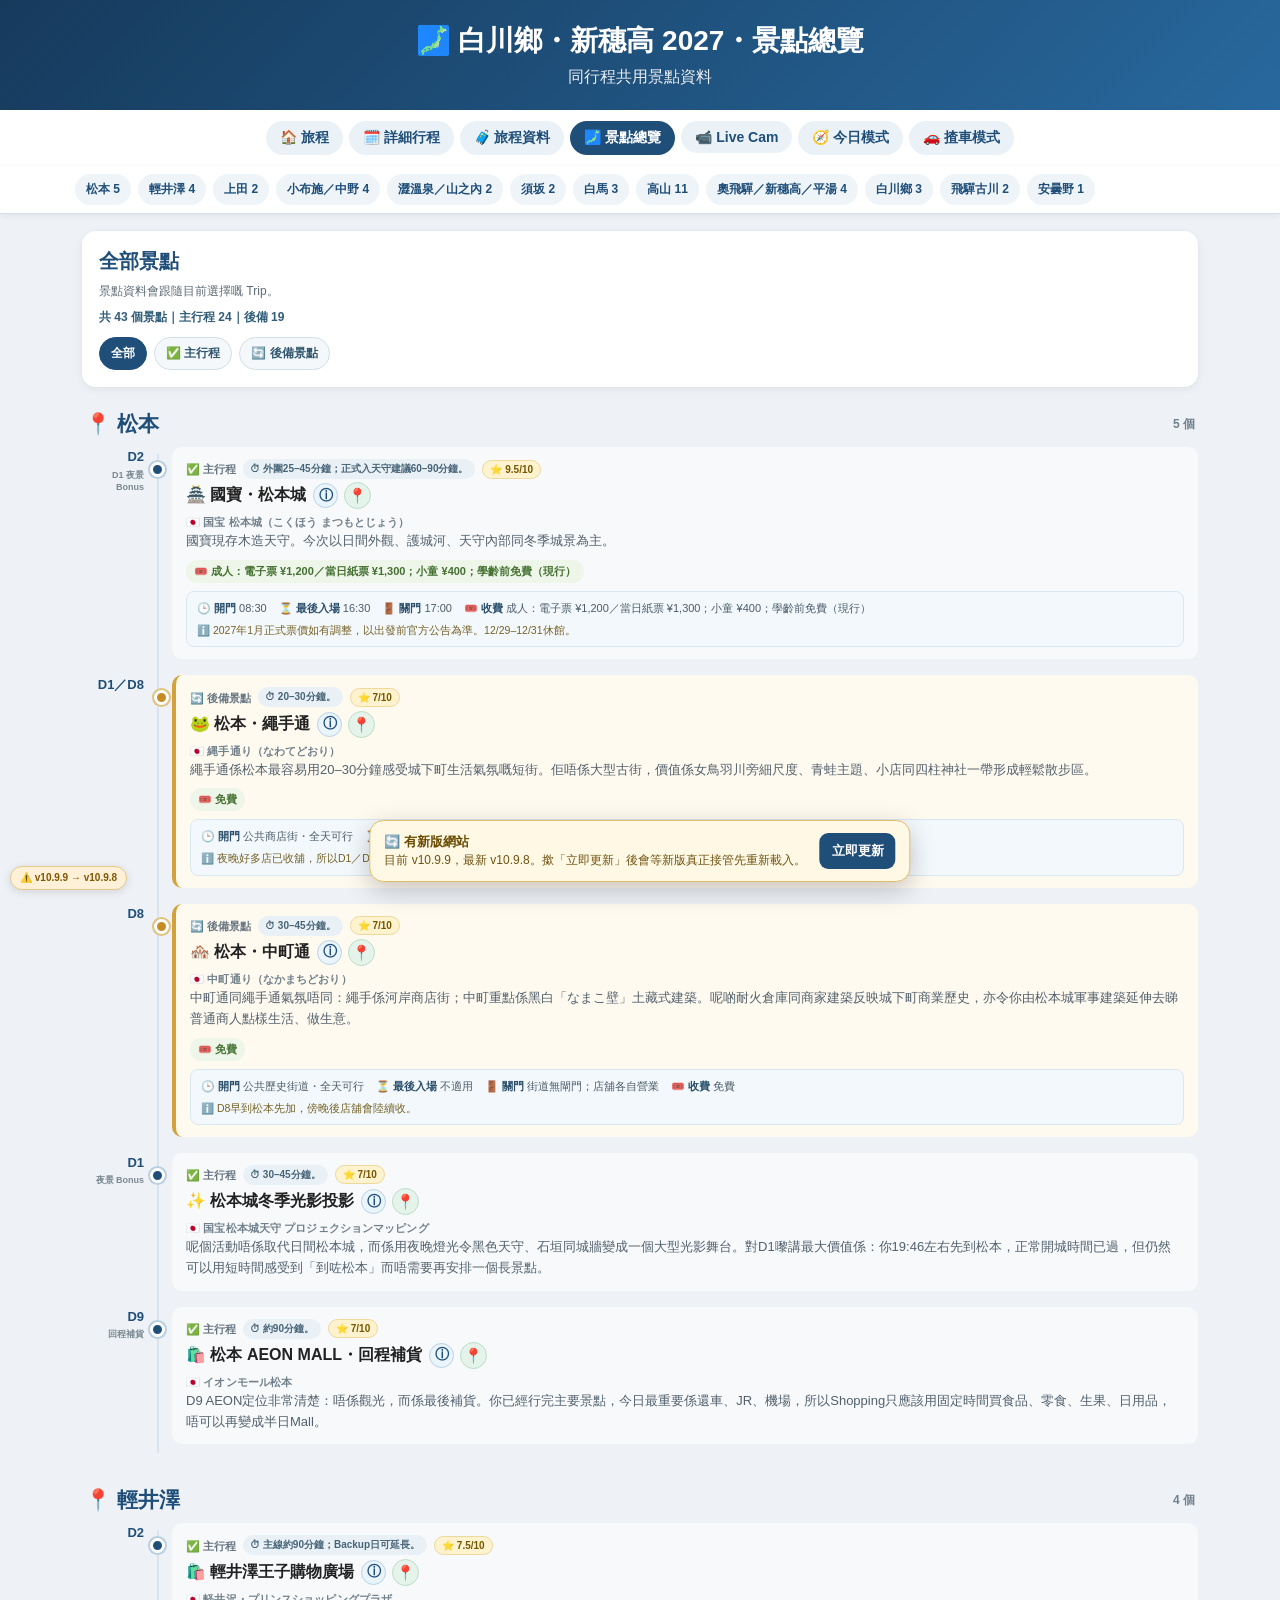
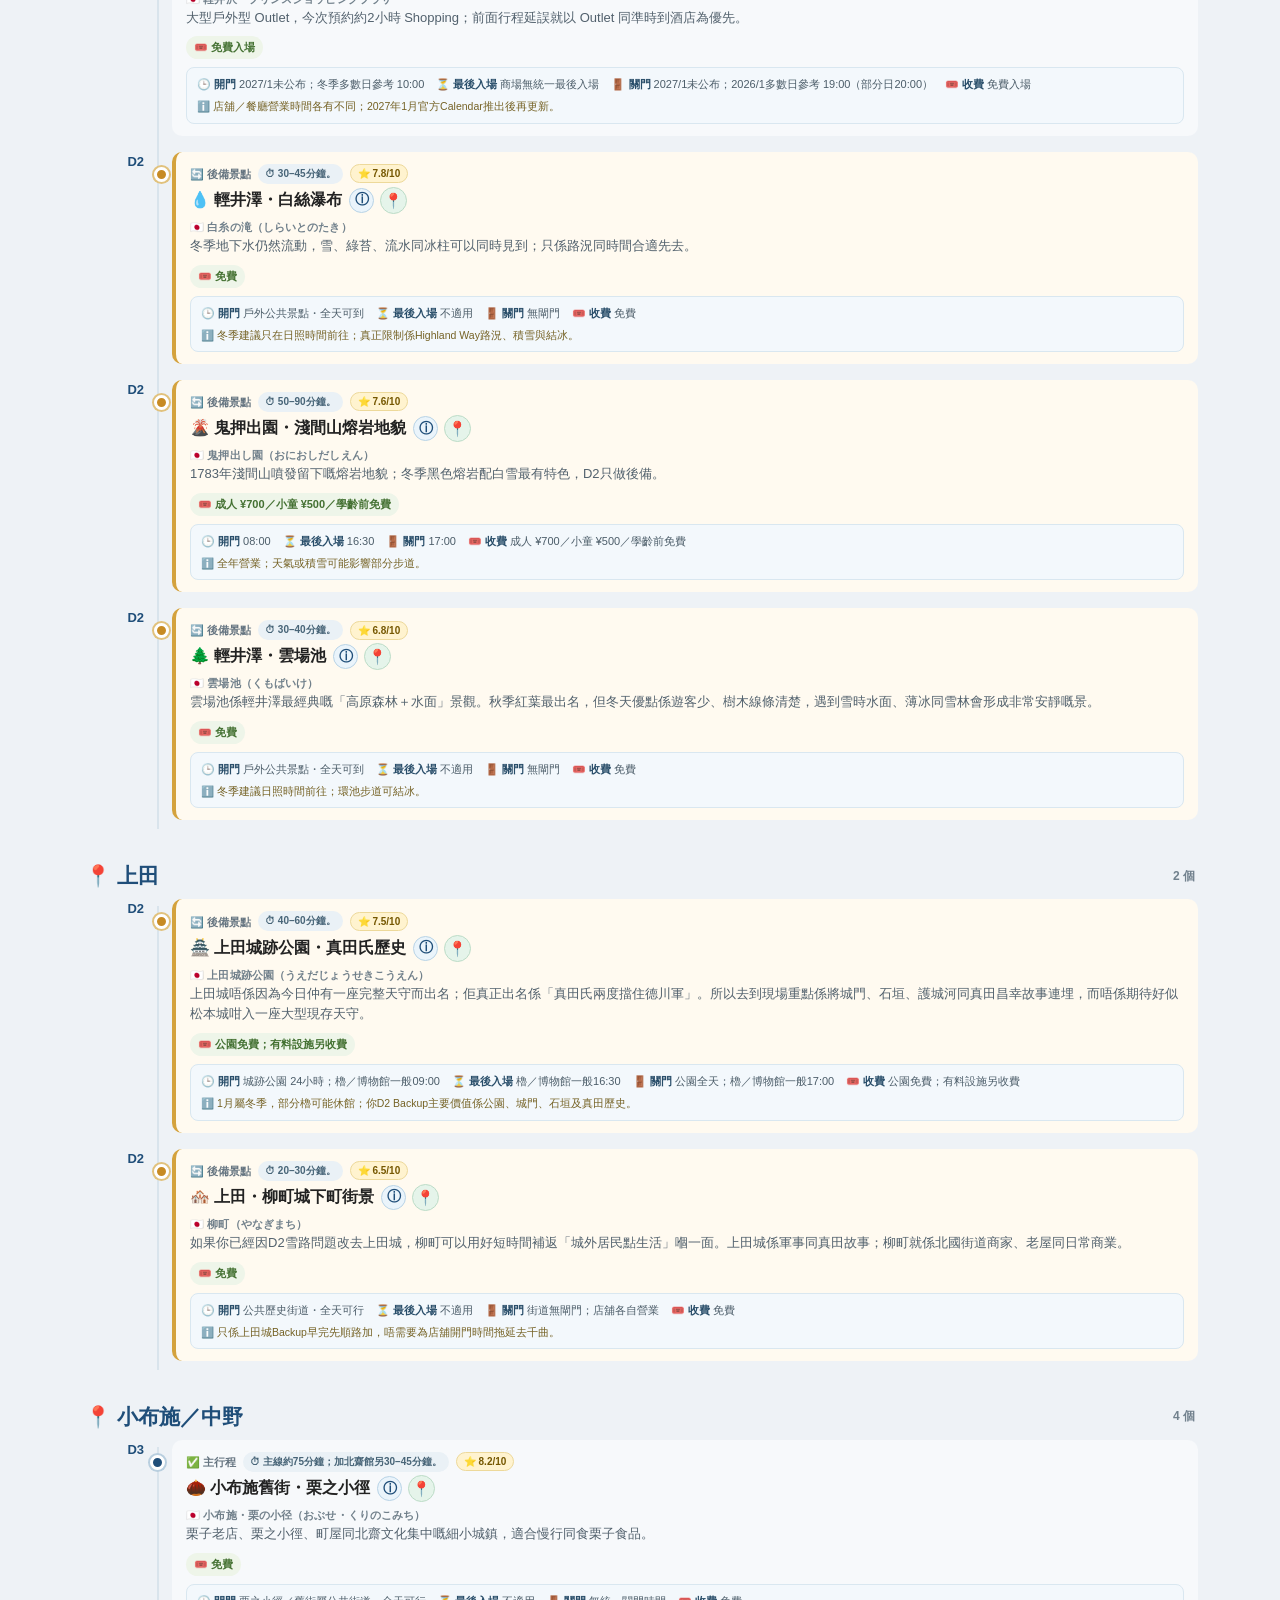
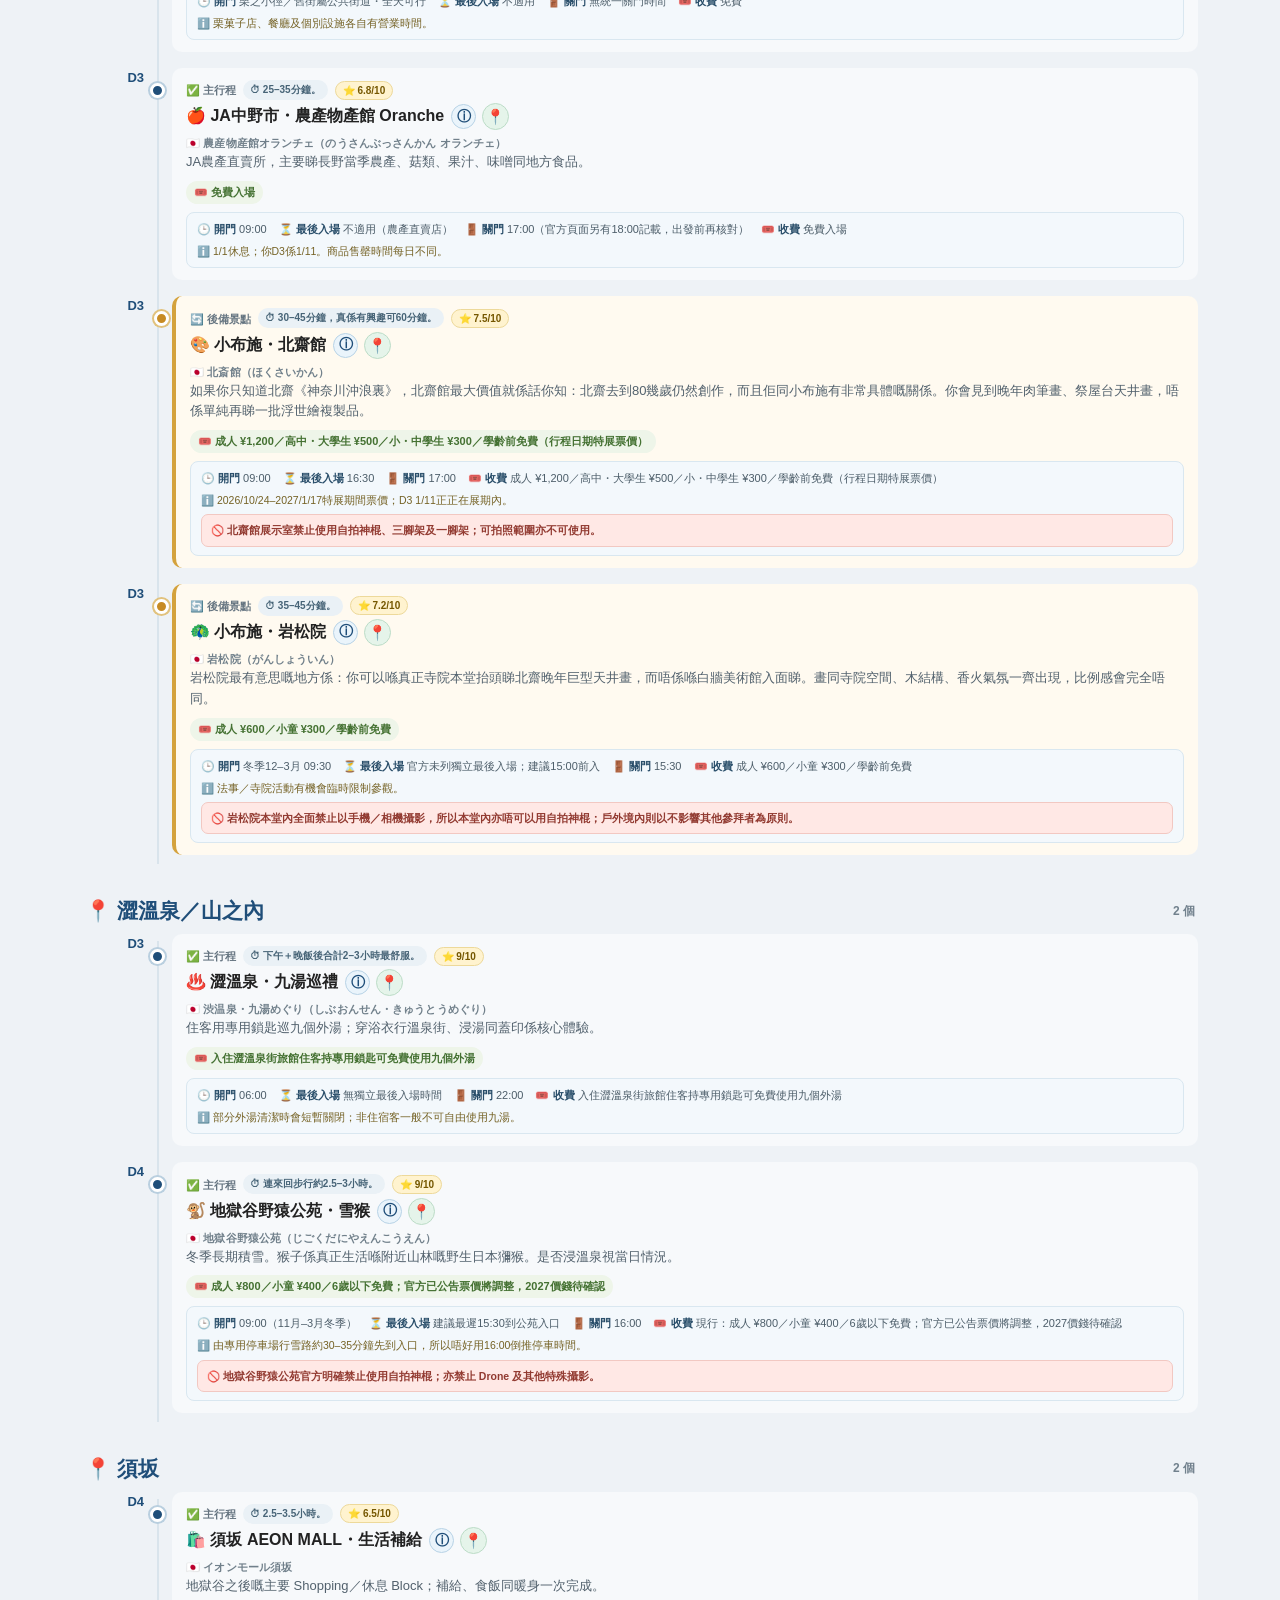
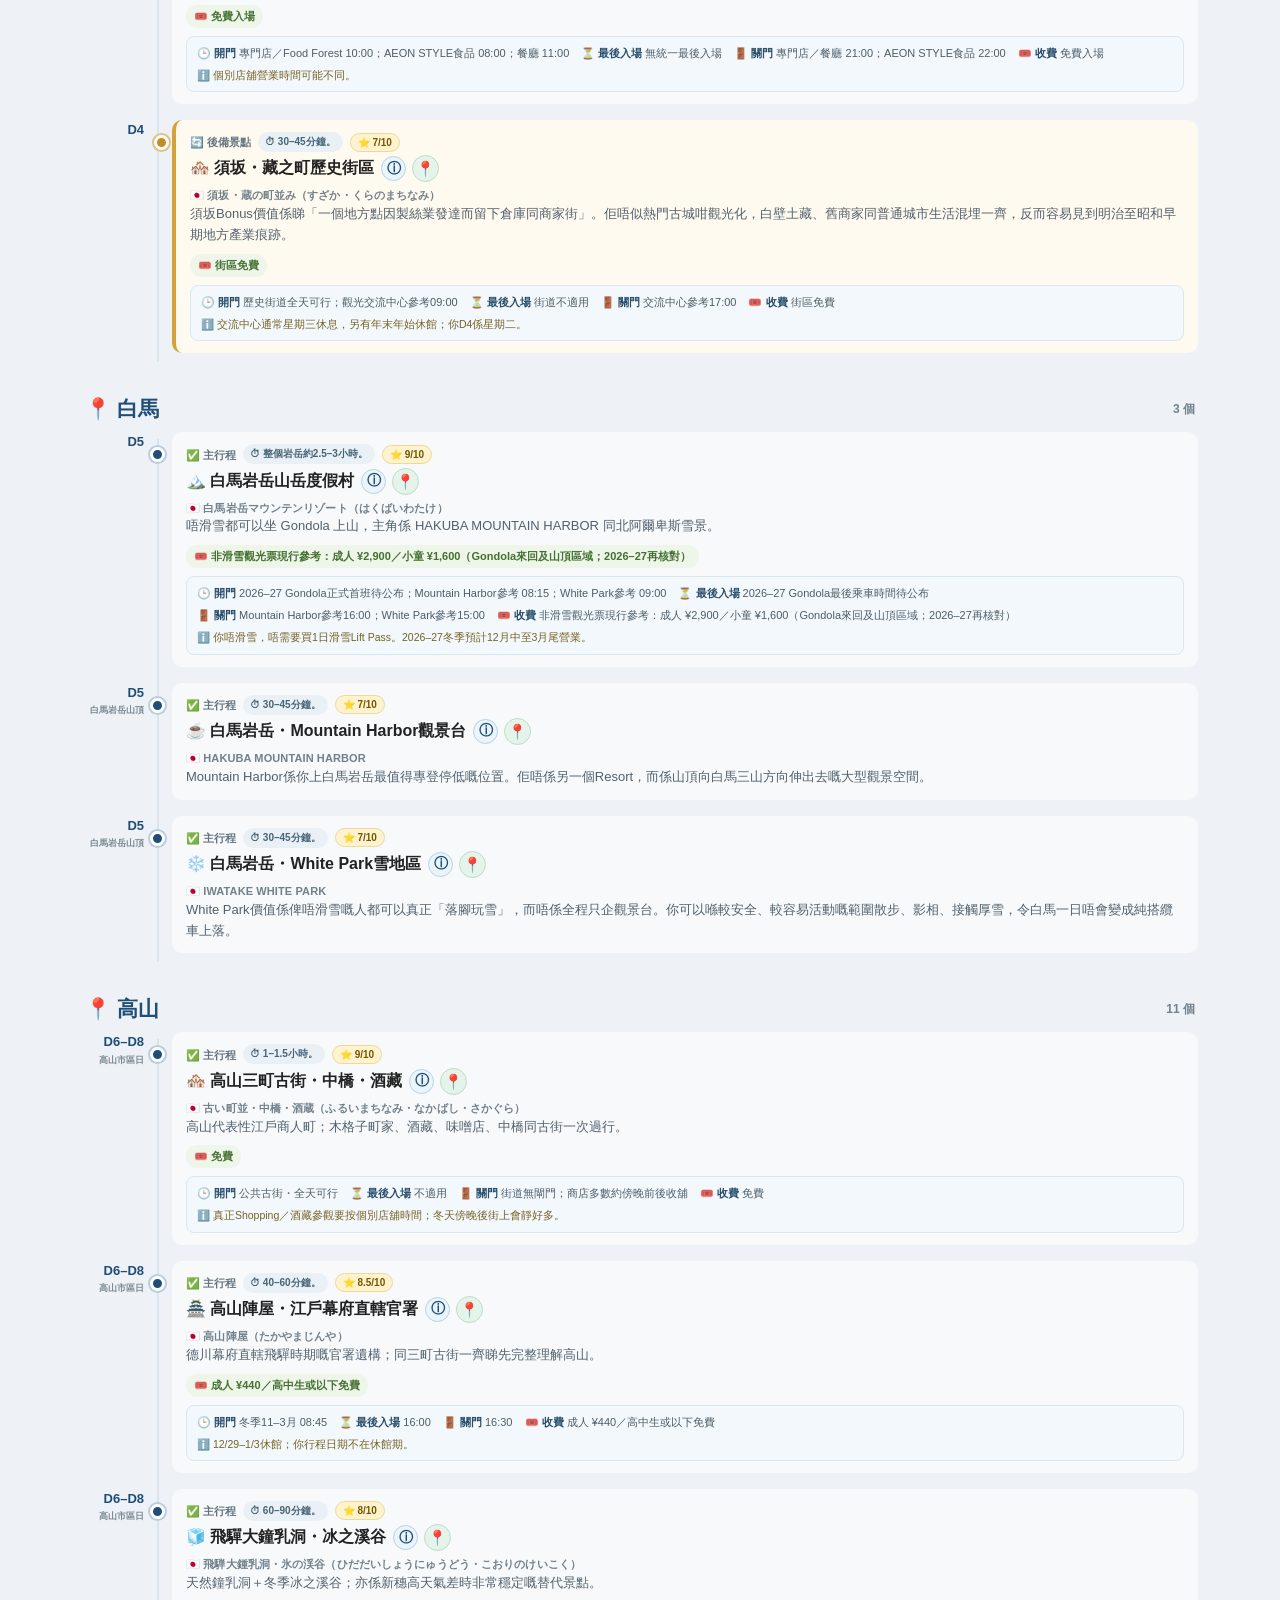
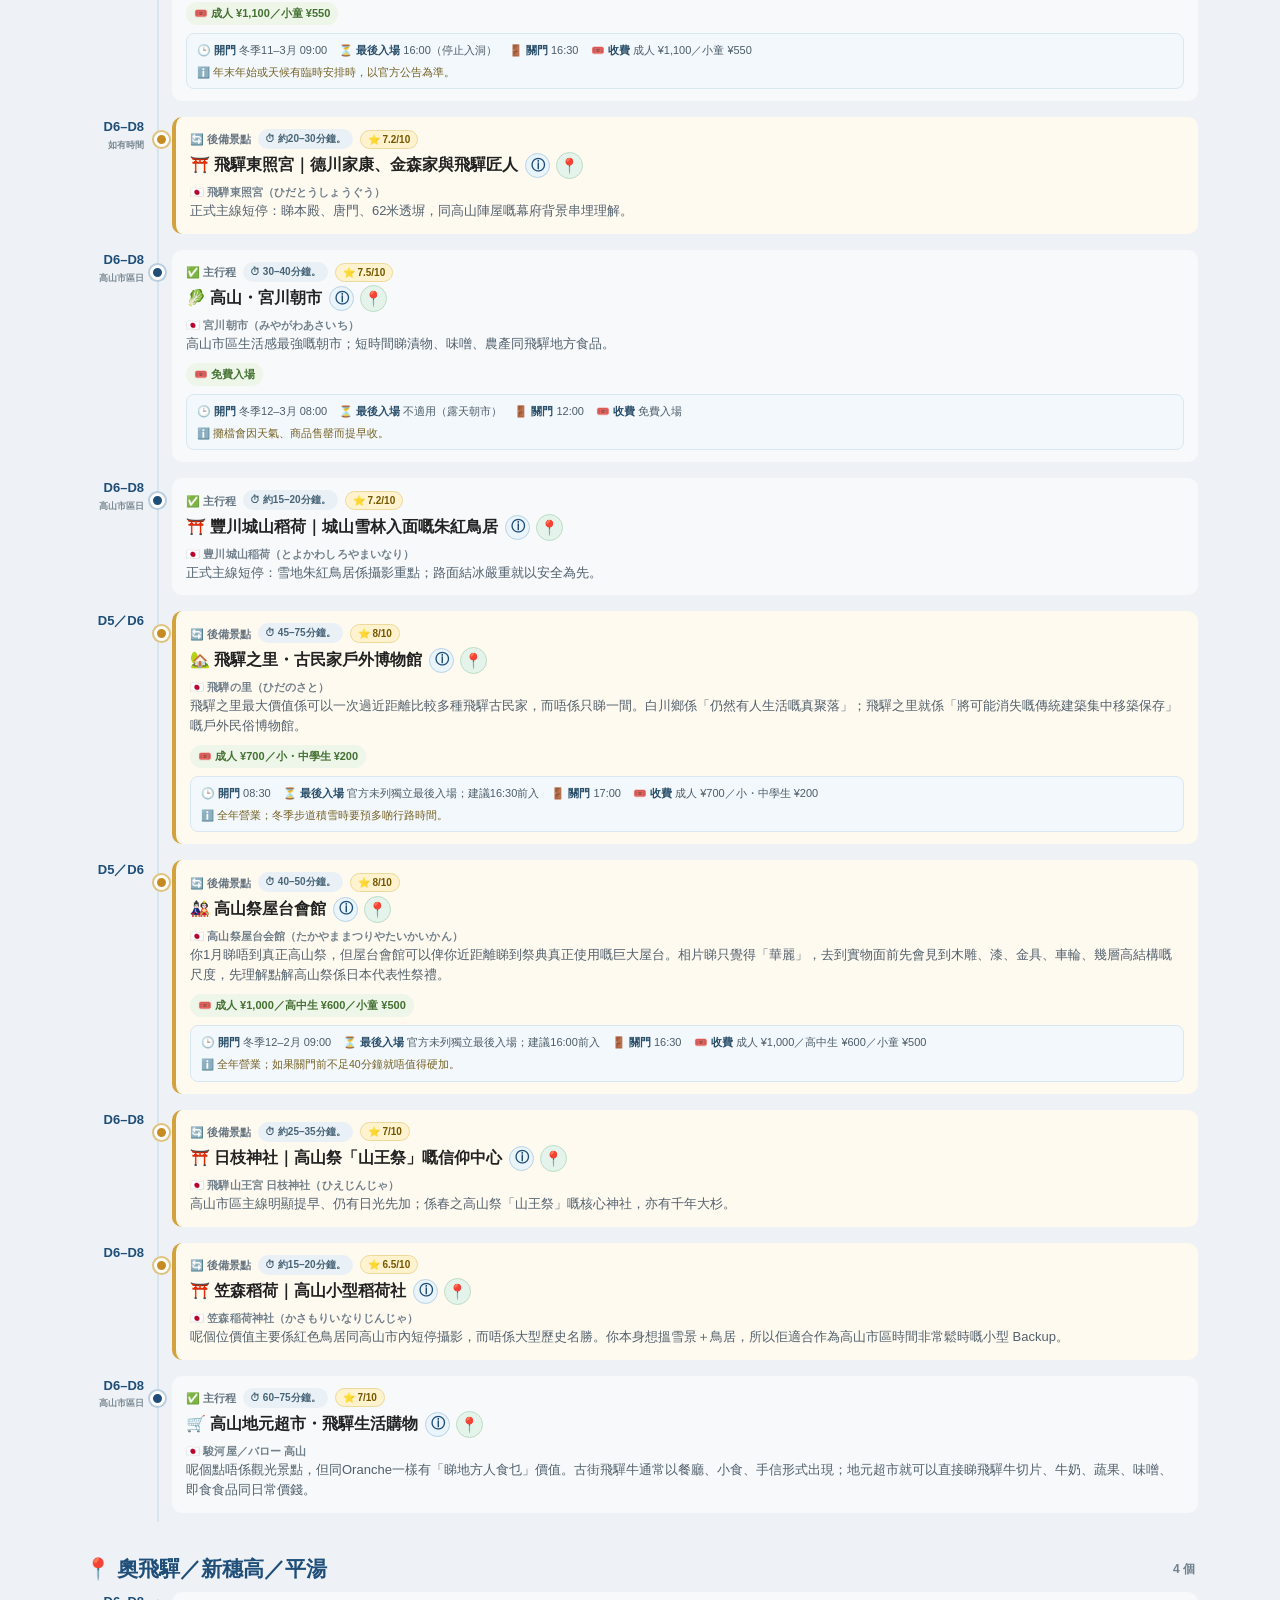
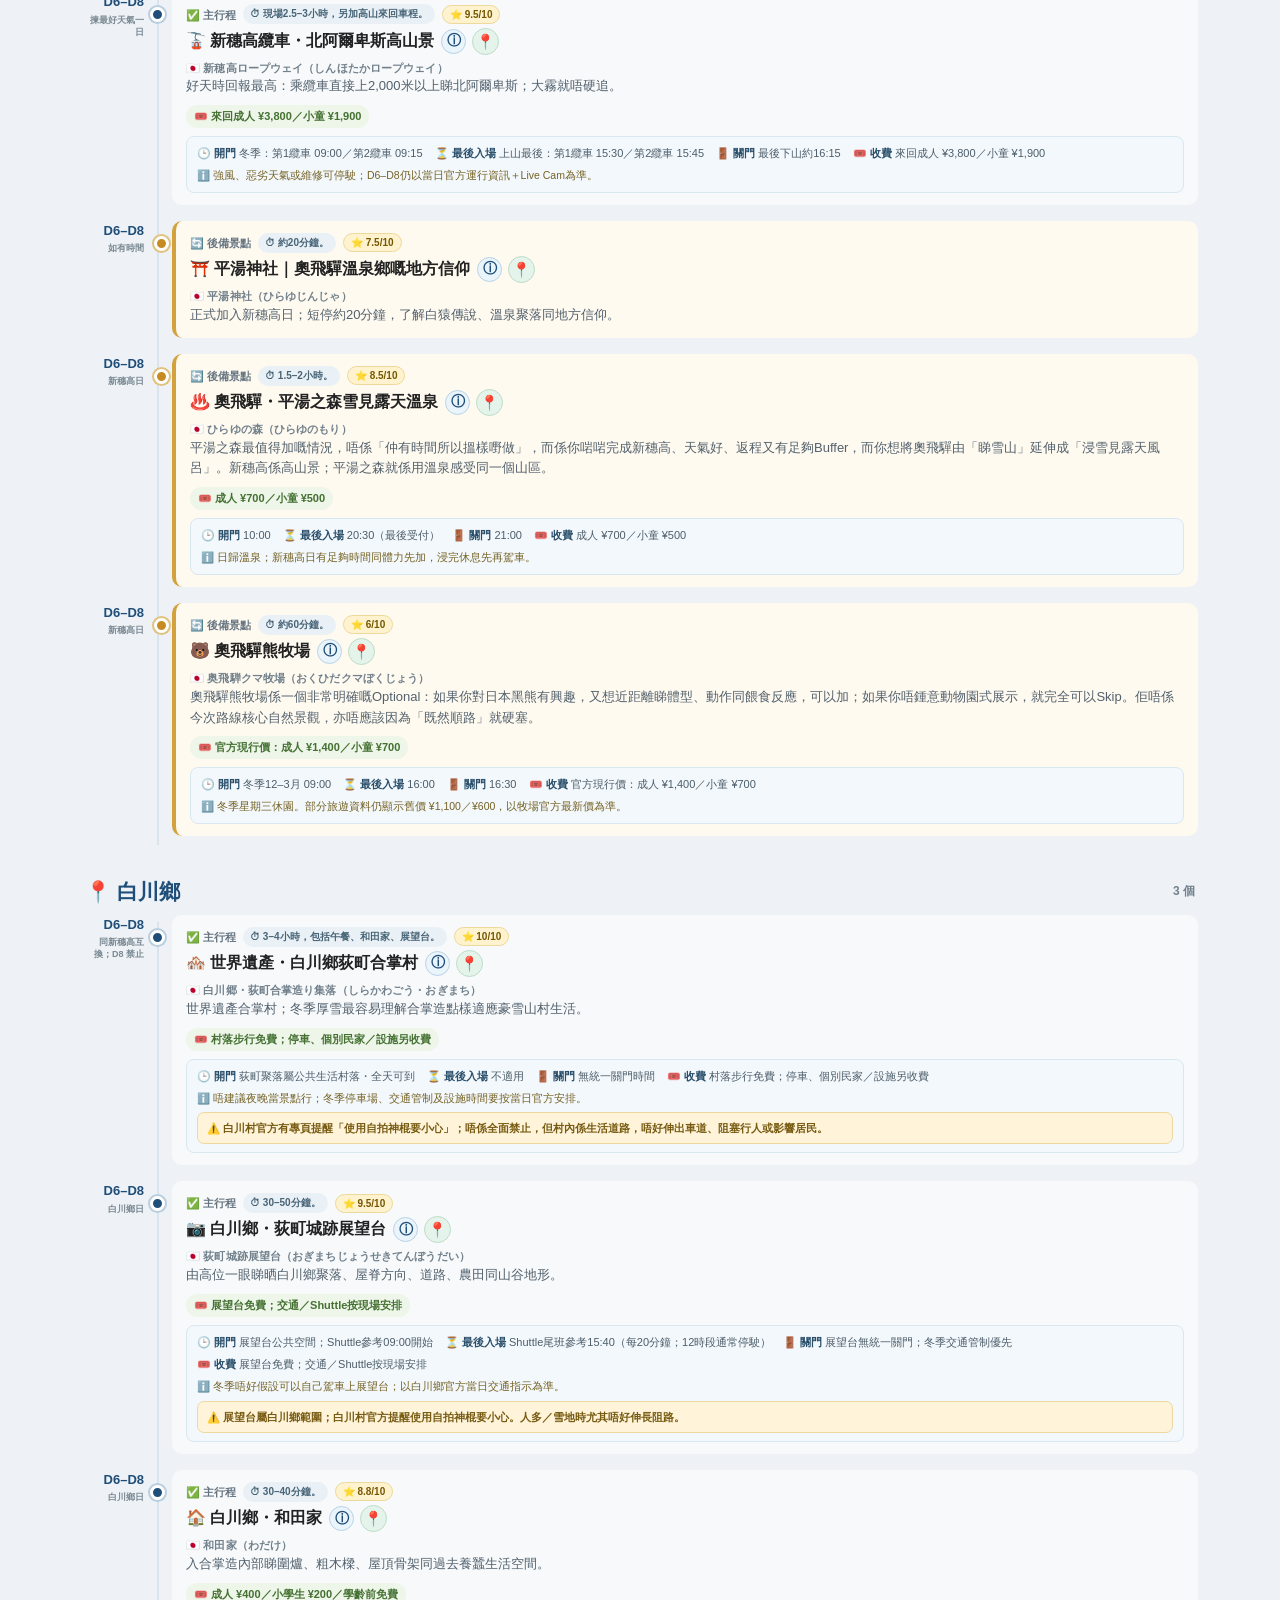
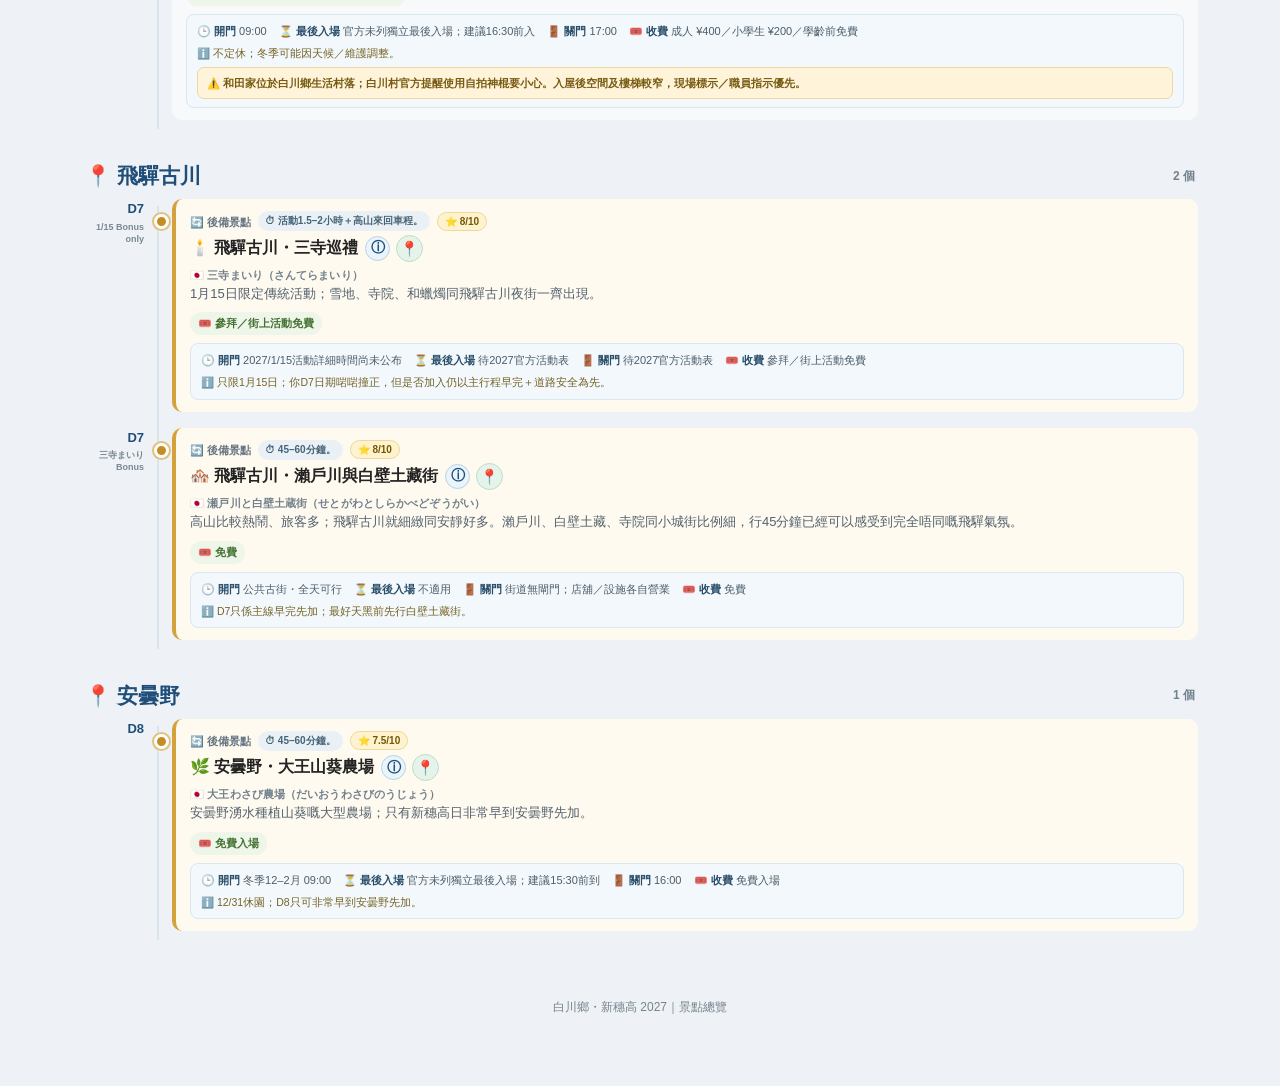
==== commit 25bf0069: "Fix Attractions trip routing v10.9.9" ====
--- a/attractions.html
+++ b/attractions.html
@@ -15,8 +15,8 @@
 <footer>Multi Trip｜景點總覽</footer>
 <script>
 (function(){
- const DEFAULT='shirakawago-shinhotaka-2027',p=new URLSearchParams(location.search),selected=(p.get('trip')||localStorage.getItem('multiTrip.activeTrip')||DEFAULT).trim(),legacy=selected===DEFAULT;
- const base=['assets/multi-trip-context-v1.js?v=18','assets/multi-trip-data-v1.js?v=2'];
+ const DEFAULT='shirakawago-shinhotaka-2027',p=new URLSearchParams(location.search),selected=(p.get('trip')||DEFAULT).trim(),legacy=selected===DEFAULT;
+ const base=['assets/multi-trip-context-v1.js?v=19','assets/multi-trip-data-v1.js?v=2'];
  const japan=['assets/trip-core-v1.js?v=8','assets/nav-enhancements-v1.js?v=3','assets/trip-enhancement-data.js?v=913','assets/trip-deep-info-d1-d4.js?v=913','assets/trip-deep-info-d5-d9.js?v=913','assets/trip-deep-info-backups.js?v=913','assets/trip-v8-data.js?v=913','assets/trip-v8-1-overrides.js?v=913','assets/i18n-content-en-v1.js?v=1','assets/attractions-catalog.js?v=3','assets/attractions-layout-v2.js?v=2','assets/attractions-group-fix.js?v=2','assets/i18n-v1.js?v=3'];
  const tail=['assets/multi-trip-attractions-renderer-v1.js?v=3','assets/version-v901-fix.js?v=24'];
  base.concat(legacy?japan:[],tail).forEach(src=>document.write('<script src="'+src+'"><'+'/script>'));
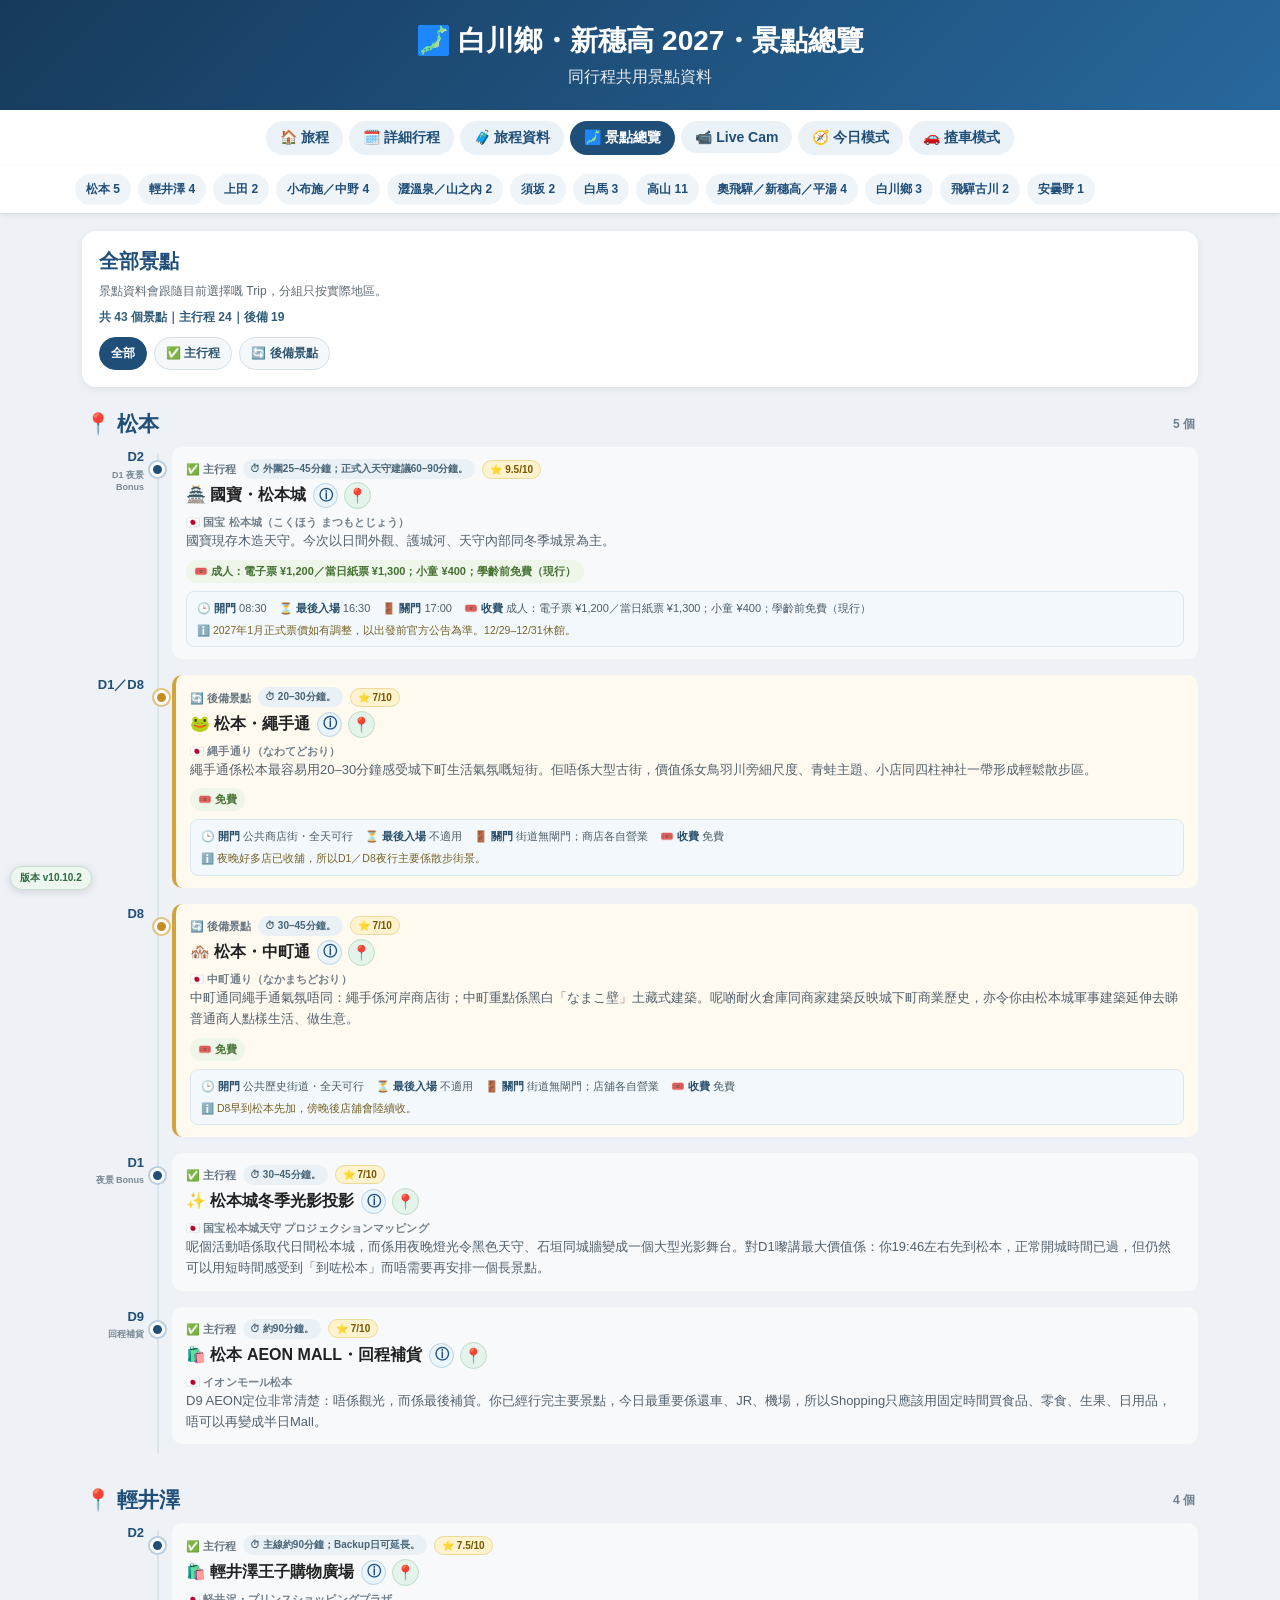
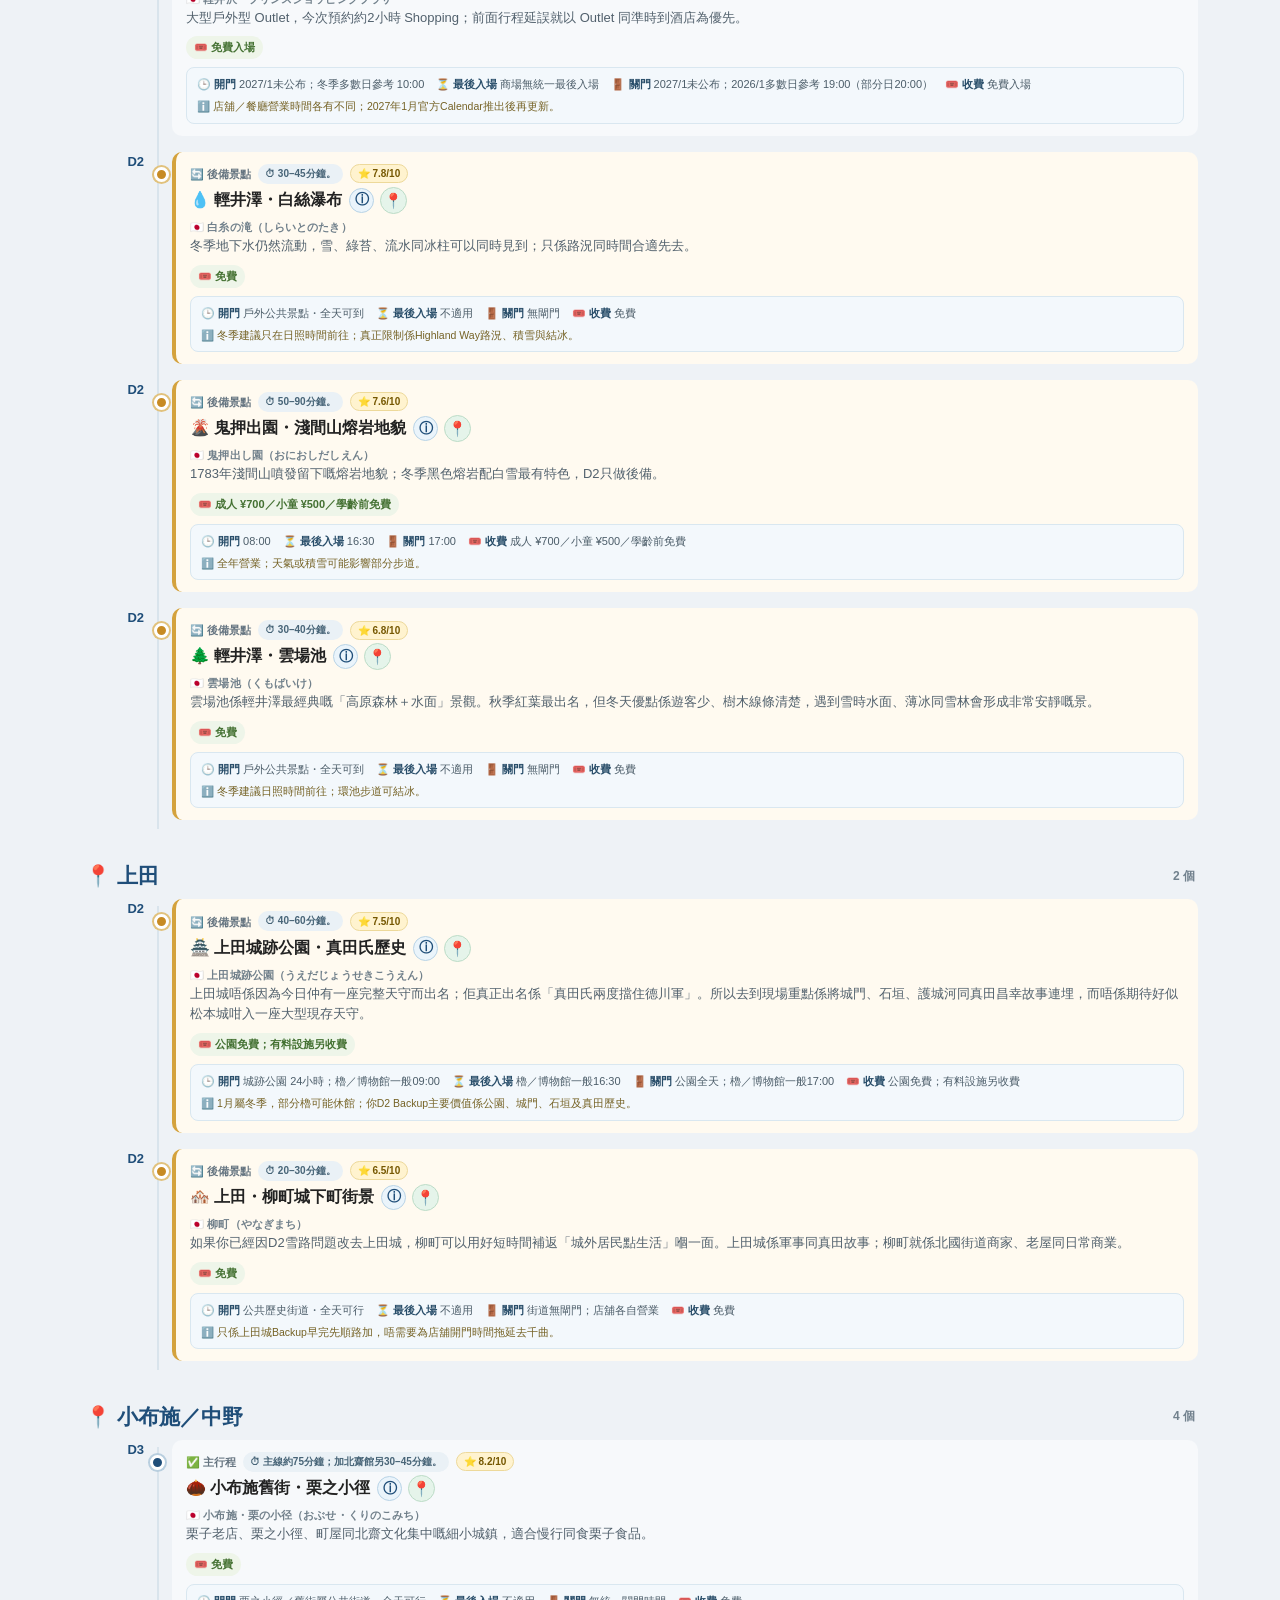
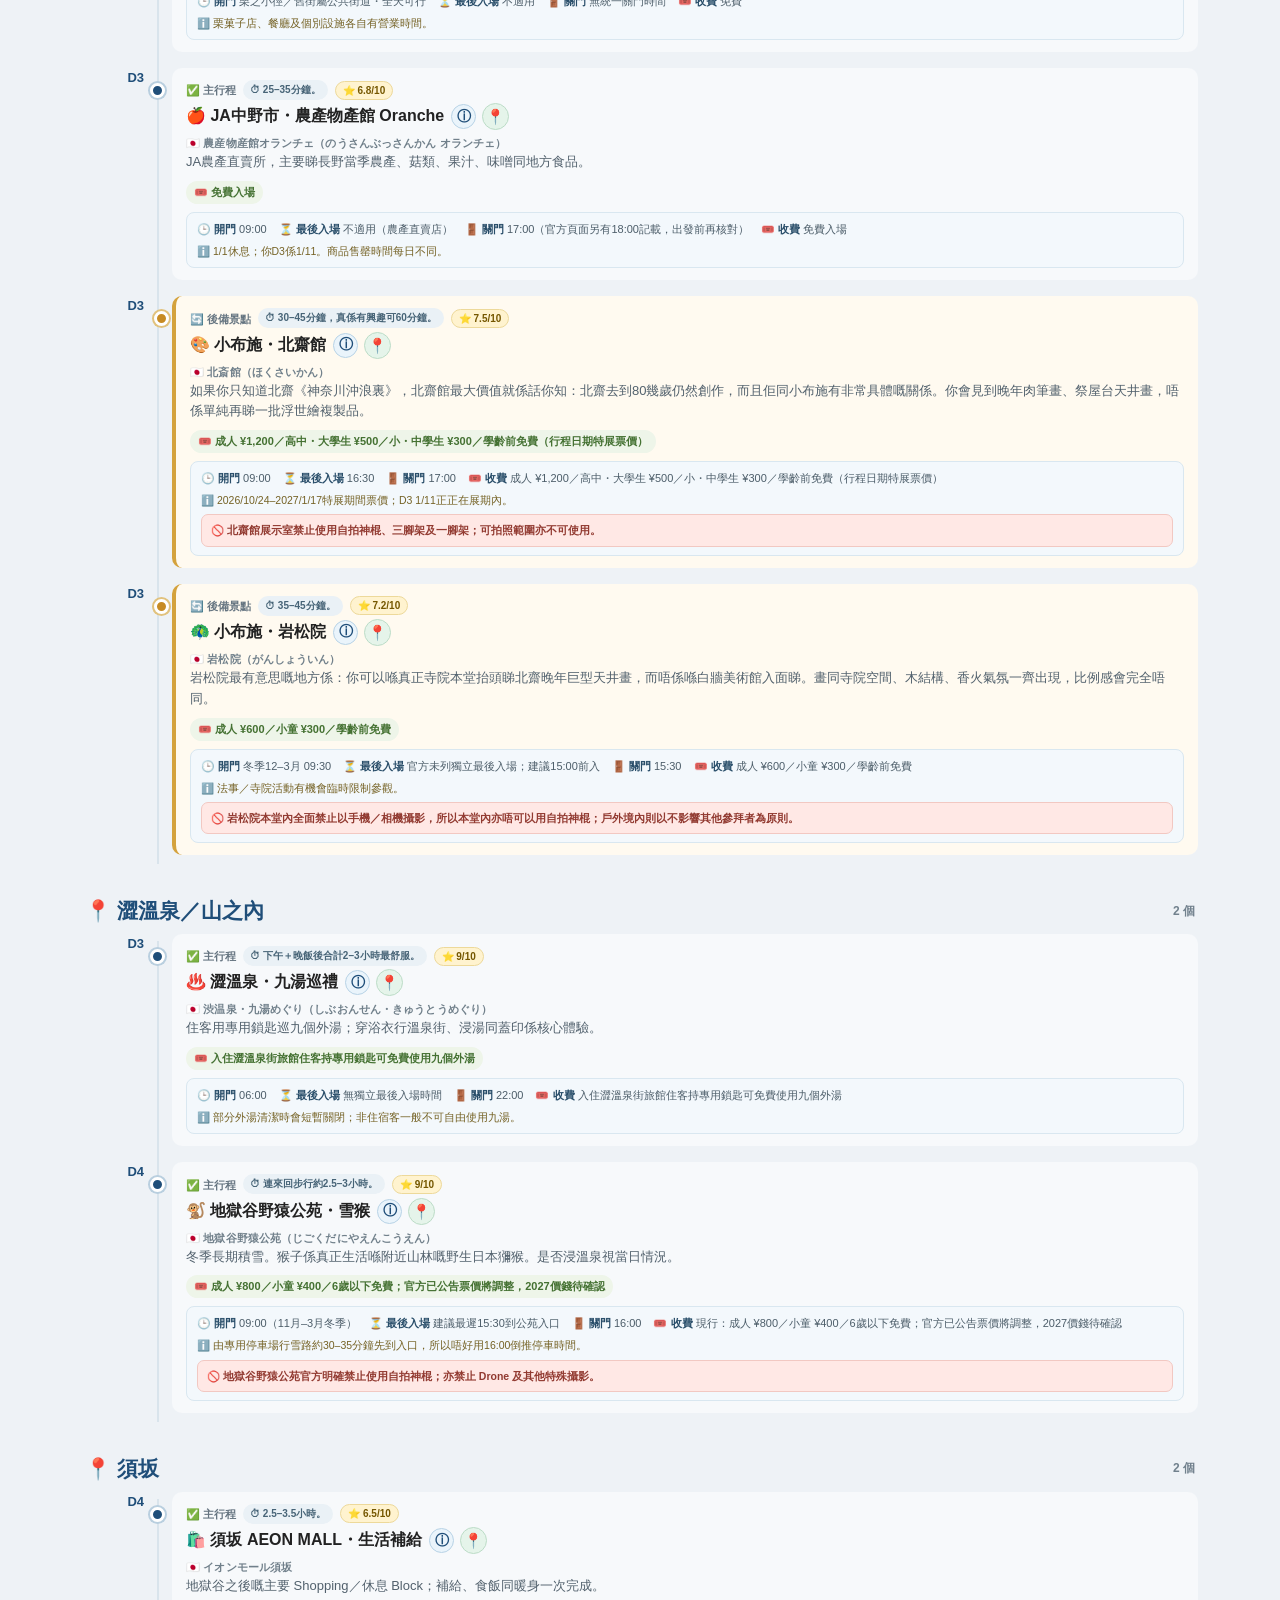
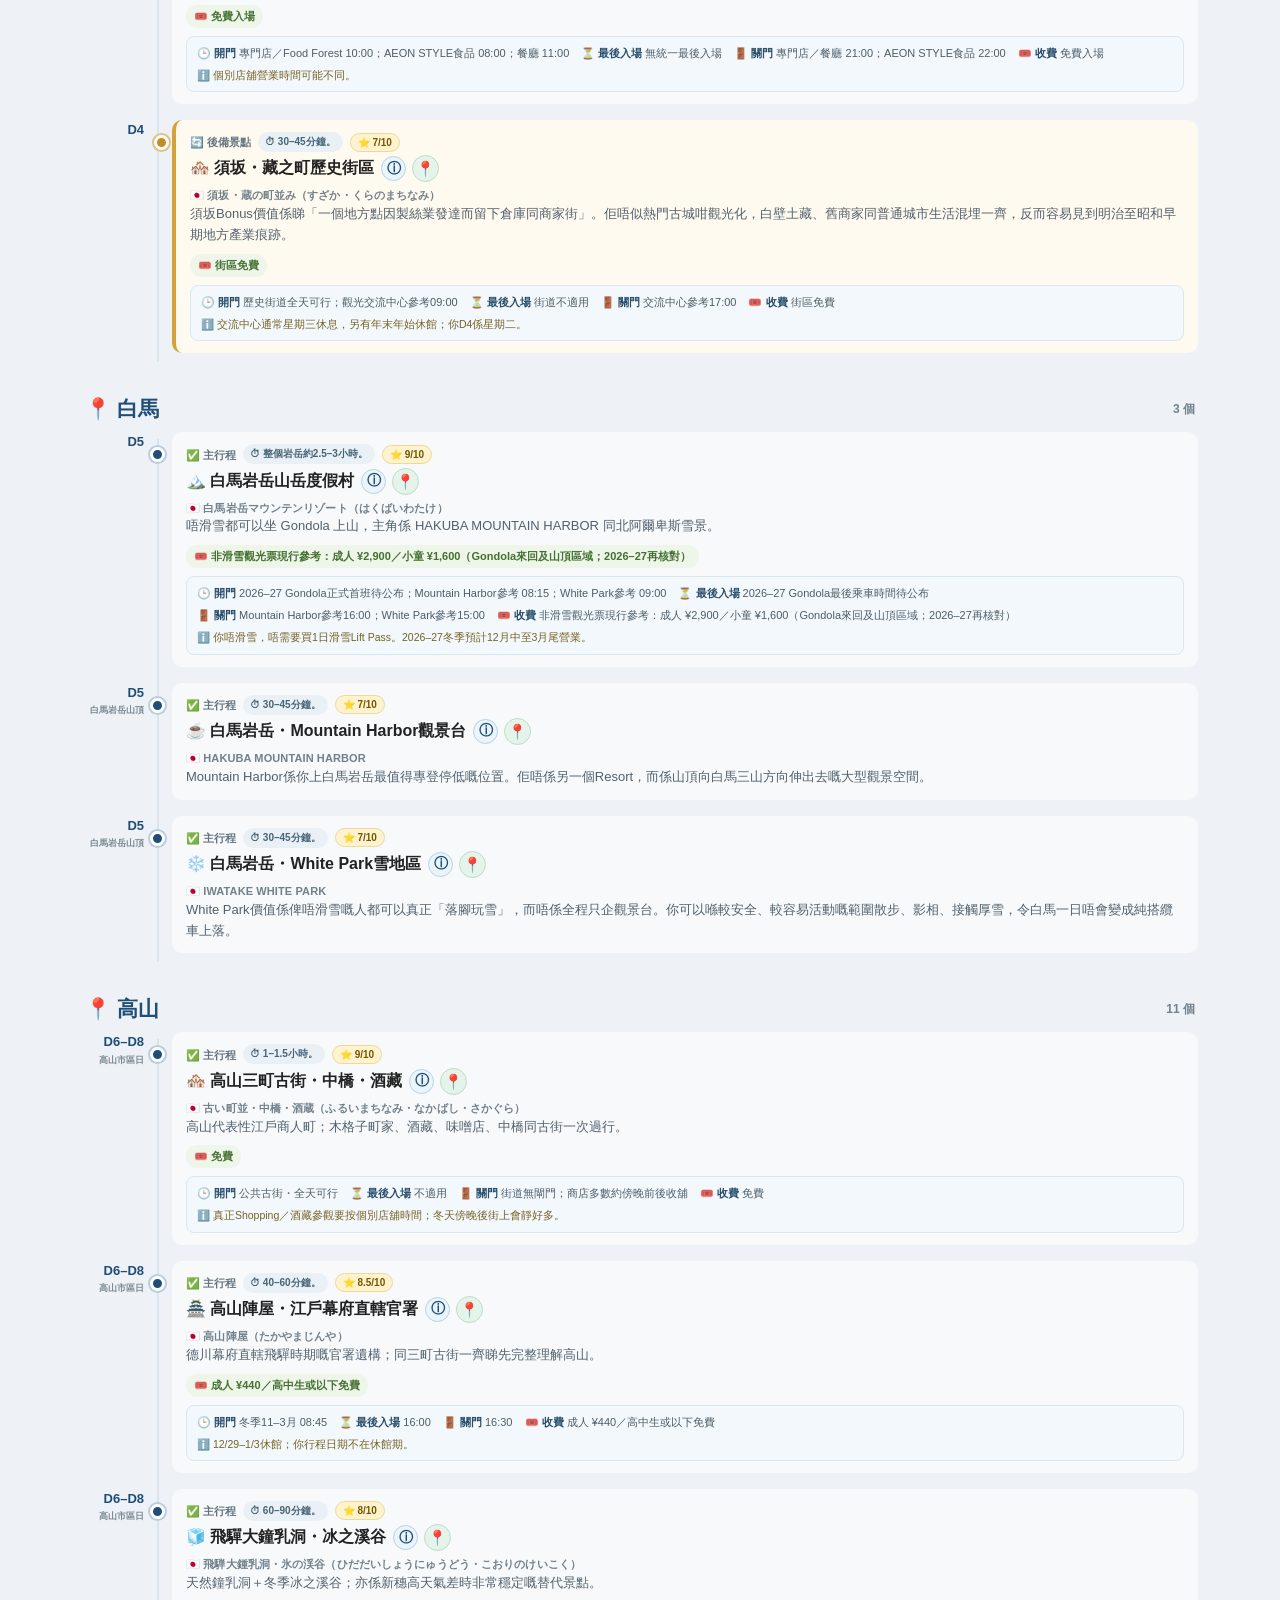
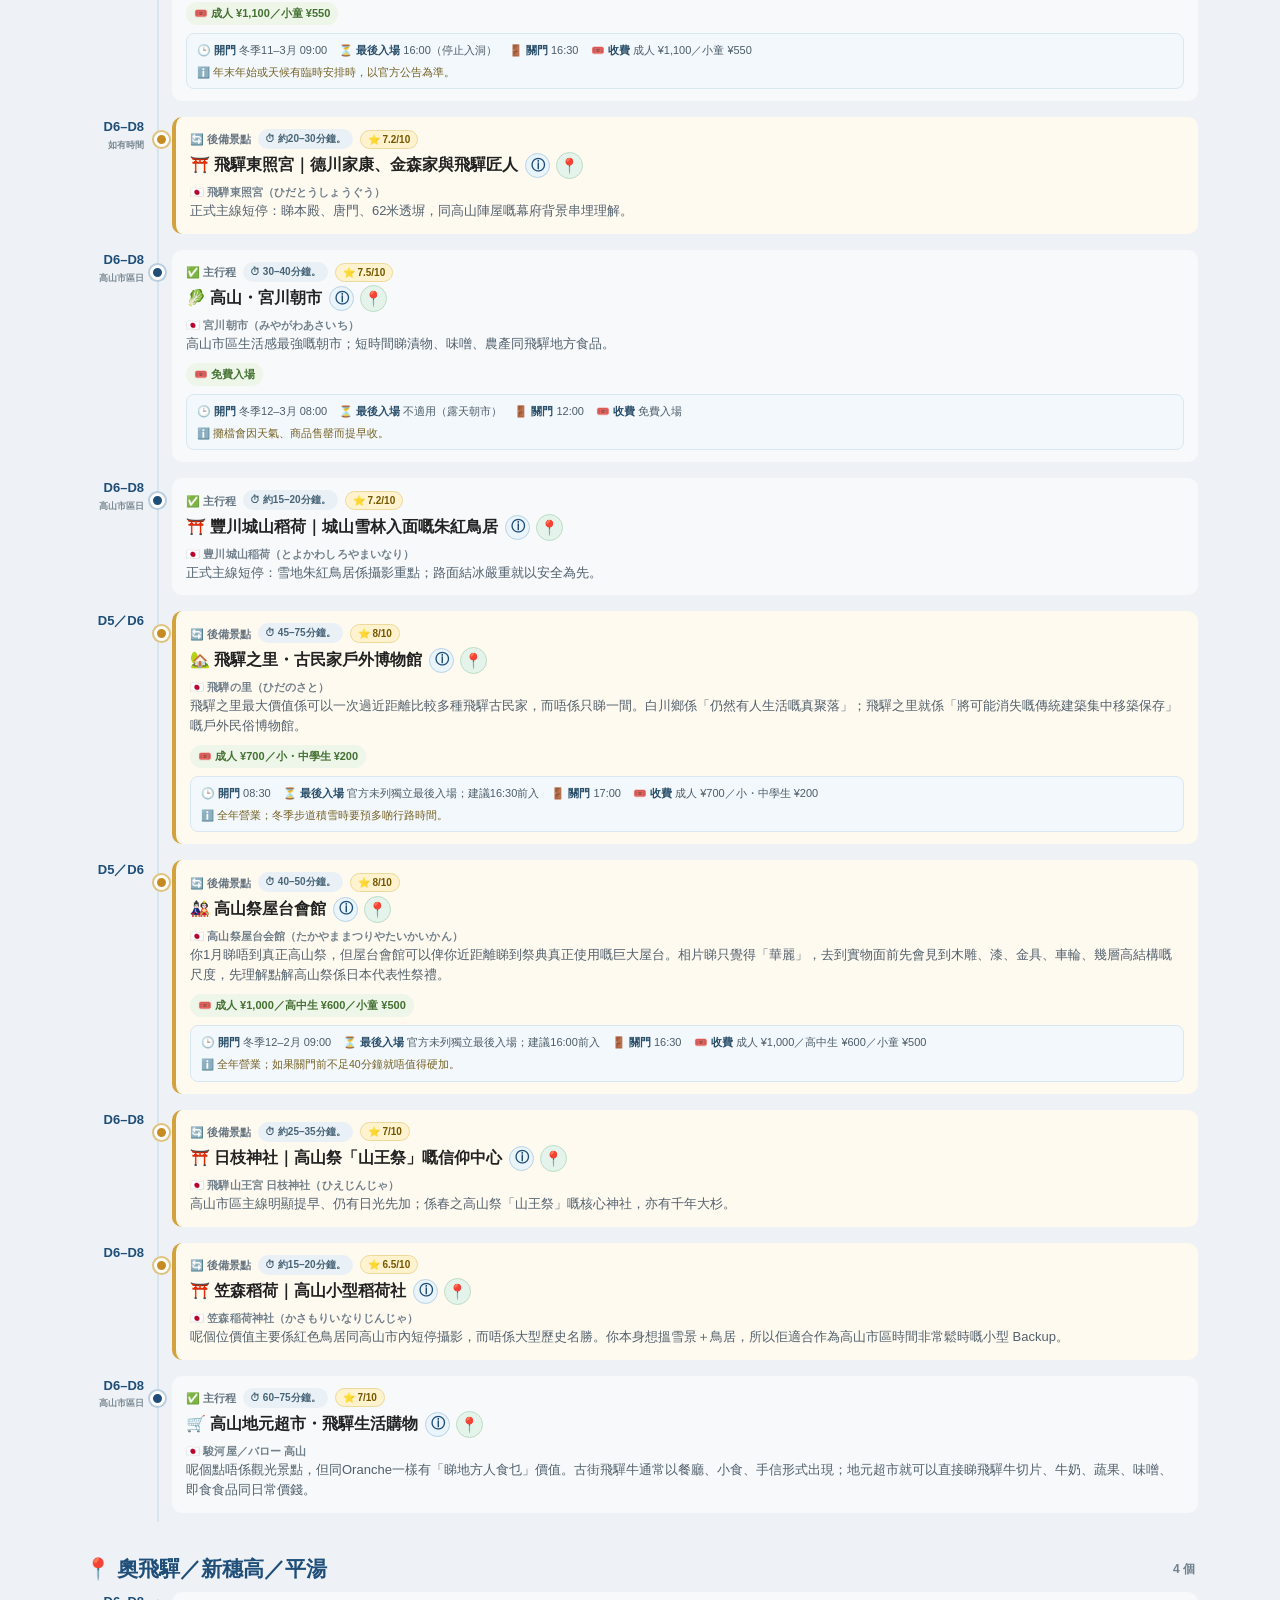
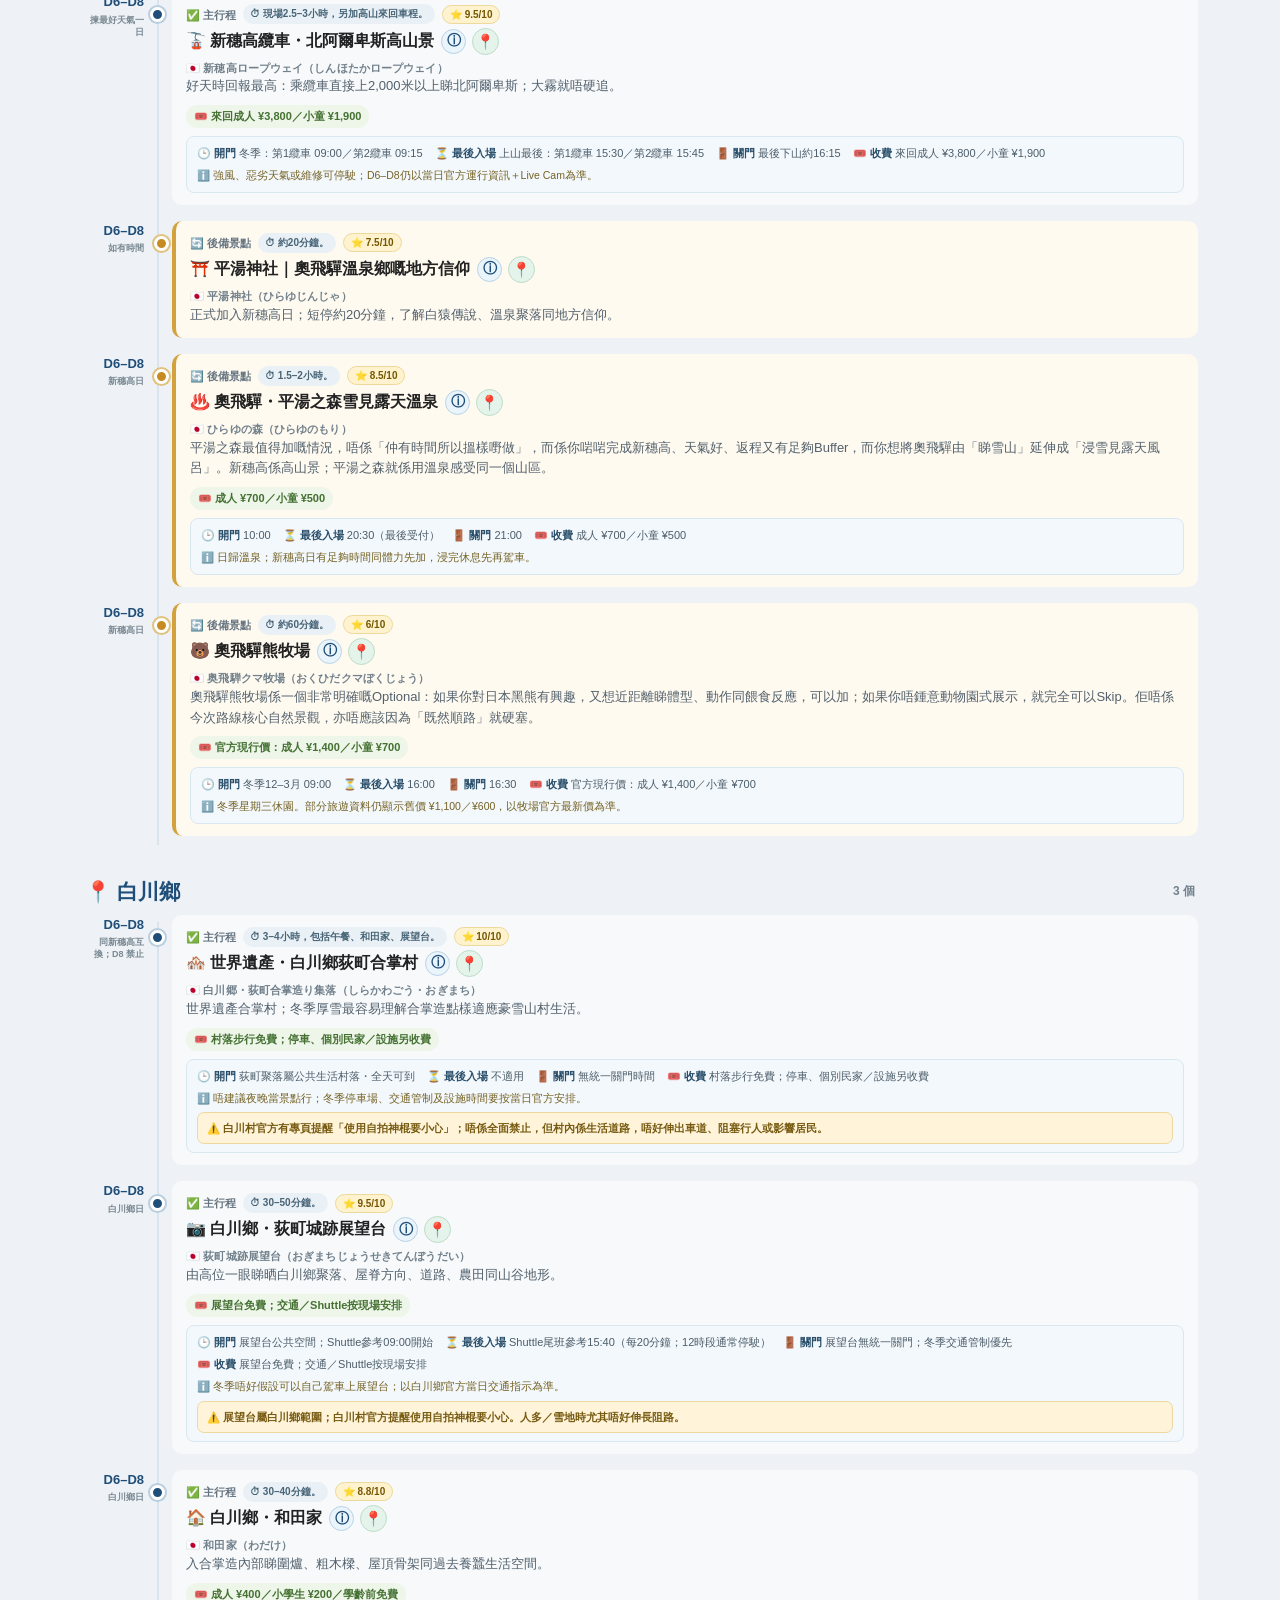
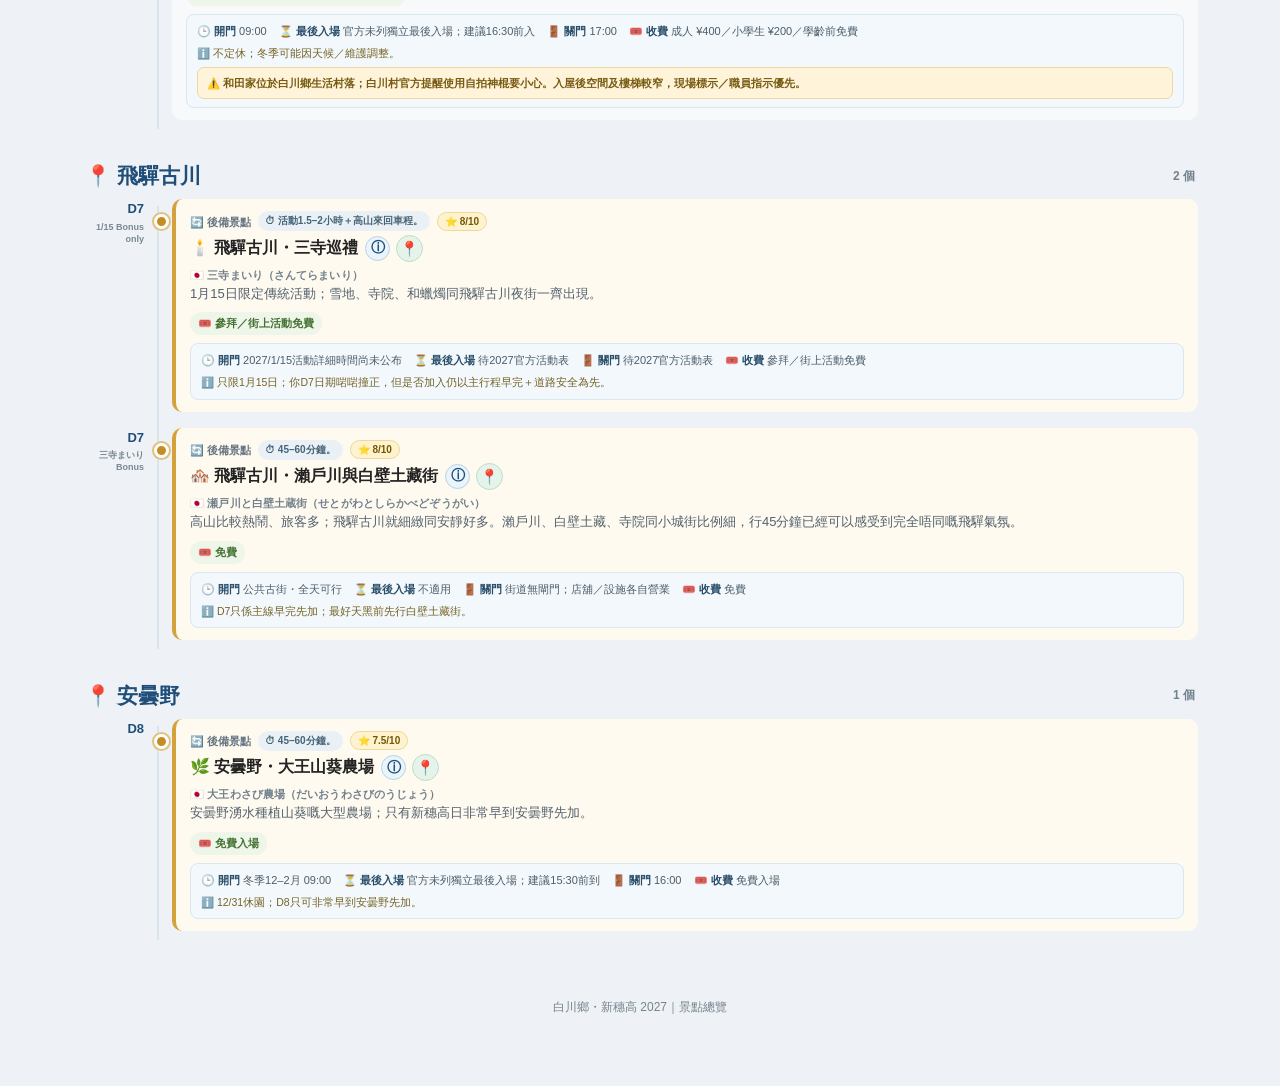
==== commit ec3ad129: "Attractions page: load v10.10.2 context and detail renderer" ====
--- a/attractions.html
+++ b/attractions.html
@@ -11,14 +11,14 @@
 <header><h1>🗾 景點總覽</h1><p id="catalogHeaderSub">同行程共用景點資料</p></header>
 <div class="page-switch"><a href="index.html">🏠 旅程</a><a href="itinerary.html">🗓️ 詳細行程</a><a href="trip-info.html">🧳 旅程資料</a><a href="attractions.html" class="active">🗾 景點總覽</a><a href="live.html" data-feature-link="liveCam">📹 Live Cam</a></div>
 <nav class="catalog-nav"><div class="location-nav" id="locationNav"><span>載入地區…</span></div></nav>
-<div class="container"><section class="catalog-intro"><h2>全部景點</h2><p id="catalogIntroText">景點資料會跟隨目前選擇嘅 Trip。</p><div class="catalog-count" id="catalogCount">整理景點中…</div><div class="toolbar"><button class="filter-btn active" data-filter="all">全部</button><button class="filter-btn" data-filter="main">✅ 主行程</button><button class="filter-btn" data-filter="backup">🔄 後備景點</button></div></section><div id="catalogGroups"></div></div>
+<div class="container"><section class="catalog-intro"><h2>全部景點</h2><p id="catalogIntroText">景點資料會跟隨目前選擇嘅 Trip，分組只按實際地區。</p><div class="catalog-count" id="catalogCount">整理景點中…</div><div class="toolbar"><button class="filter-btn active" data-filter="all">全部</button><button class="filter-btn" data-filter="main">✅ 主行程</button><button class="filter-btn" data-filter="backup">🔄 後備景點</button></div></section><div id="catalogGroups"></div></div>
 <footer>Multi Trip｜景點總覽</footer>
 <script>
 (function(){
  const DEFAULT='shirakawago-shinhotaka-2027',p=new URLSearchParams(location.search),selected=(p.get('trip')||DEFAULT).trim(),legacy=selected===DEFAULT;
- const base=['assets/multi-trip-context-v1.js?v=19','assets/multi-trip-data-v1.js?v=2'];
+ const base=['assets/multi-trip-context-v1.js?v=20','assets/multi-trip-data-v1.js?v=2'];
  const japan=['assets/trip-core-v1.js?v=8','assets/nav-enhancements-v1.js?v=3','assets/trip-enhancement-data.js?v=913','assets/trip-deep-info-d1-d4.js?v=913','assets/trip-deep-info-d5-d9.js?v=913','assets/trip-deep-info-backups.js?v=913','assets/trip-v8-data.js?v=913','assets/trip-v8-1-overrides.js?v=913','assets/i18n-content-en-v1.js?v=1','assets/attractions-catalog.js?v=3','assets/attractions-layout-v2.js?v=2','assets/attractions-group-fix.js?v=2','assets/i18n-v1.js?v=3'];
- const tail=['assets/multi-trip-attractions-renderer-v1.js?v=3','assets/version-v901-fix.js?v=24'];
+ const tail=['assets/multi-trip-attractions-renderer-v1.js?v=4','assets/version-v901-fix.js?v=24'];
  base.concat(legacy?japan:[],tail).forEach(src=>document.write('<script src="'+src+'"><'+'/script>'));
 })();
 </script>
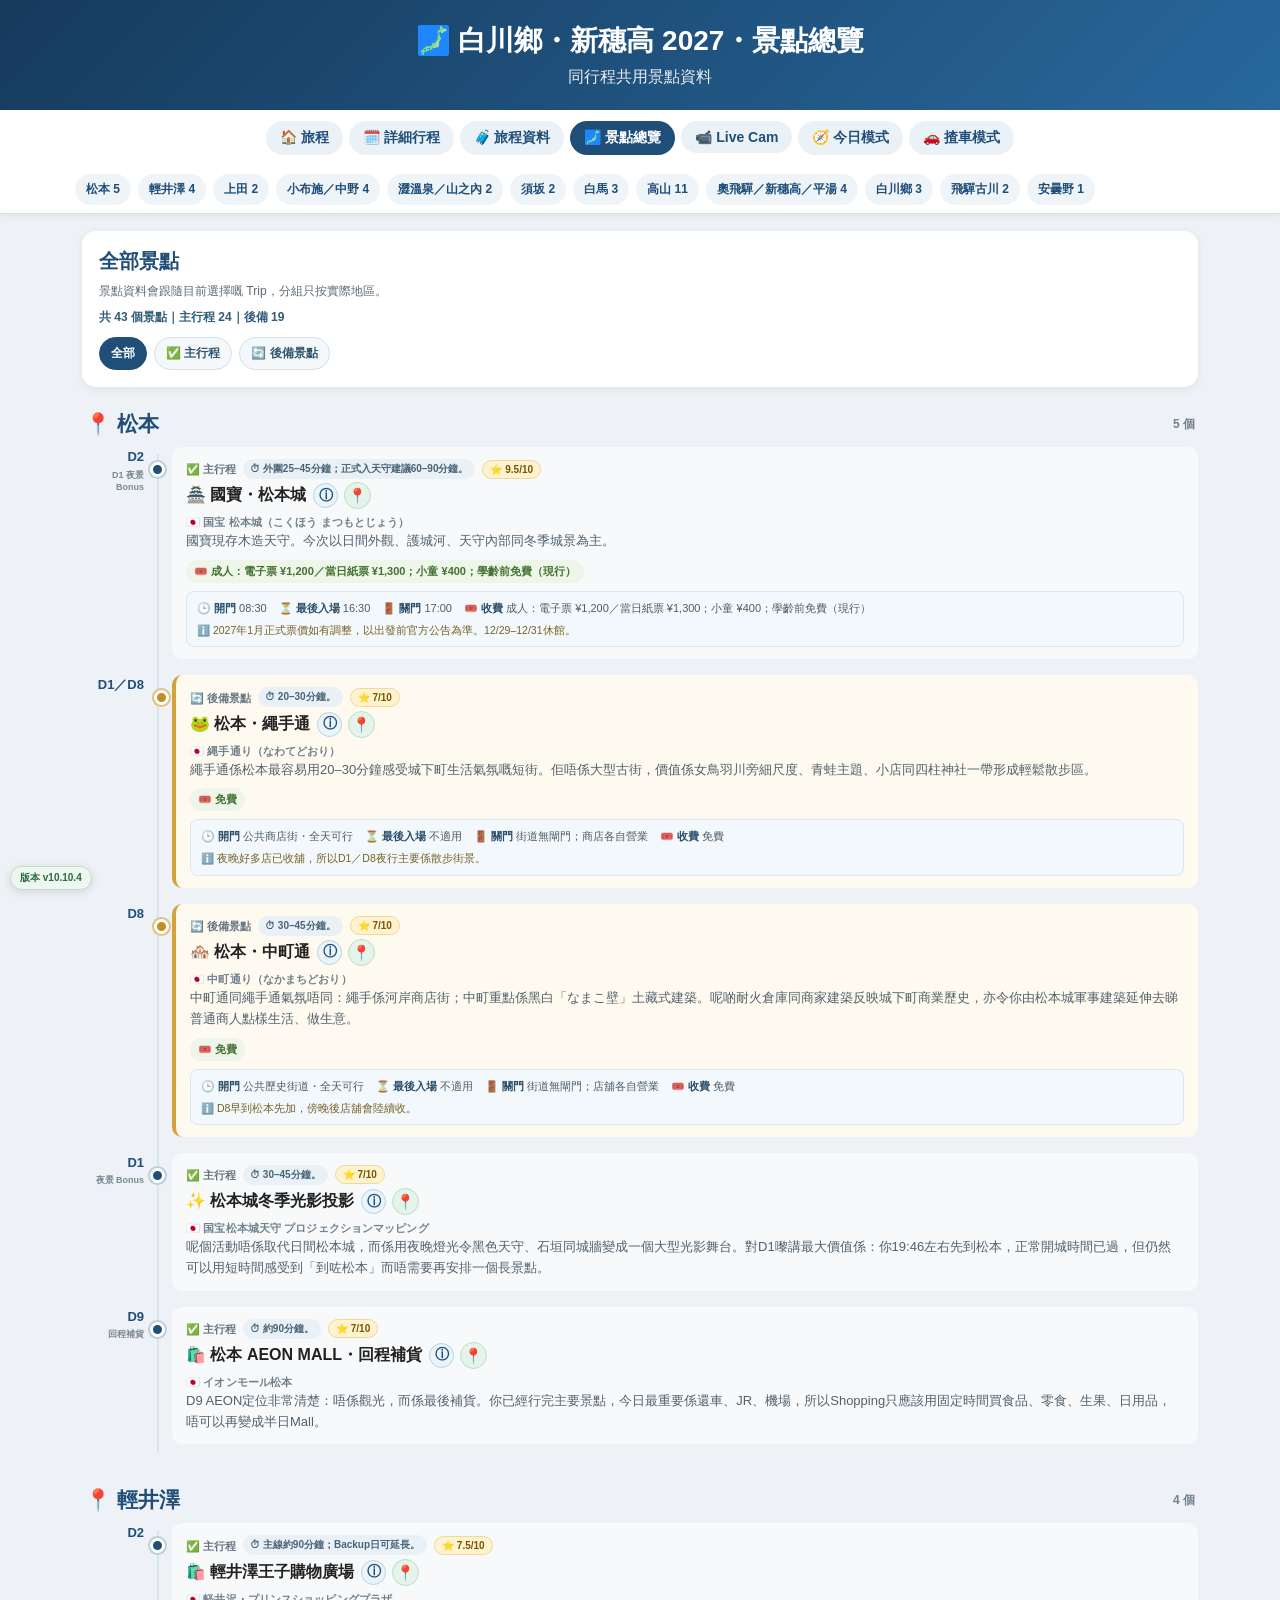
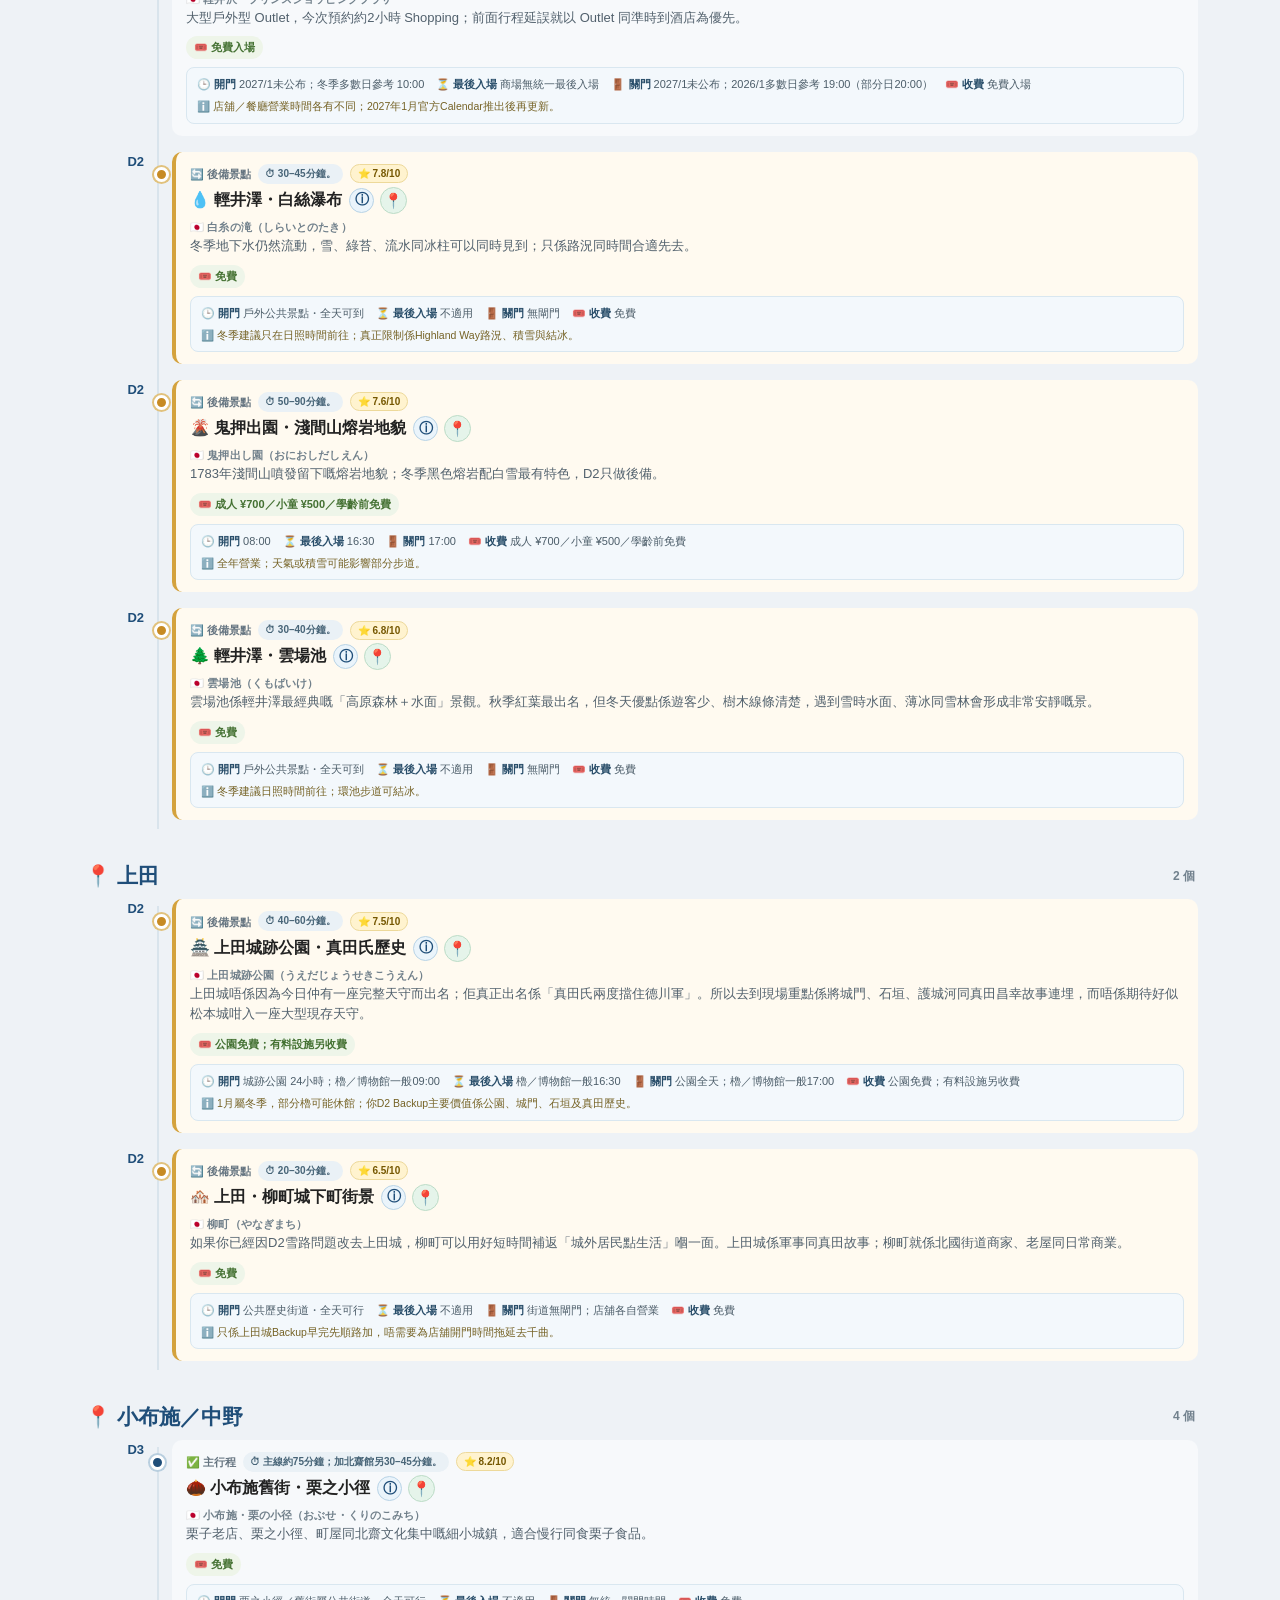
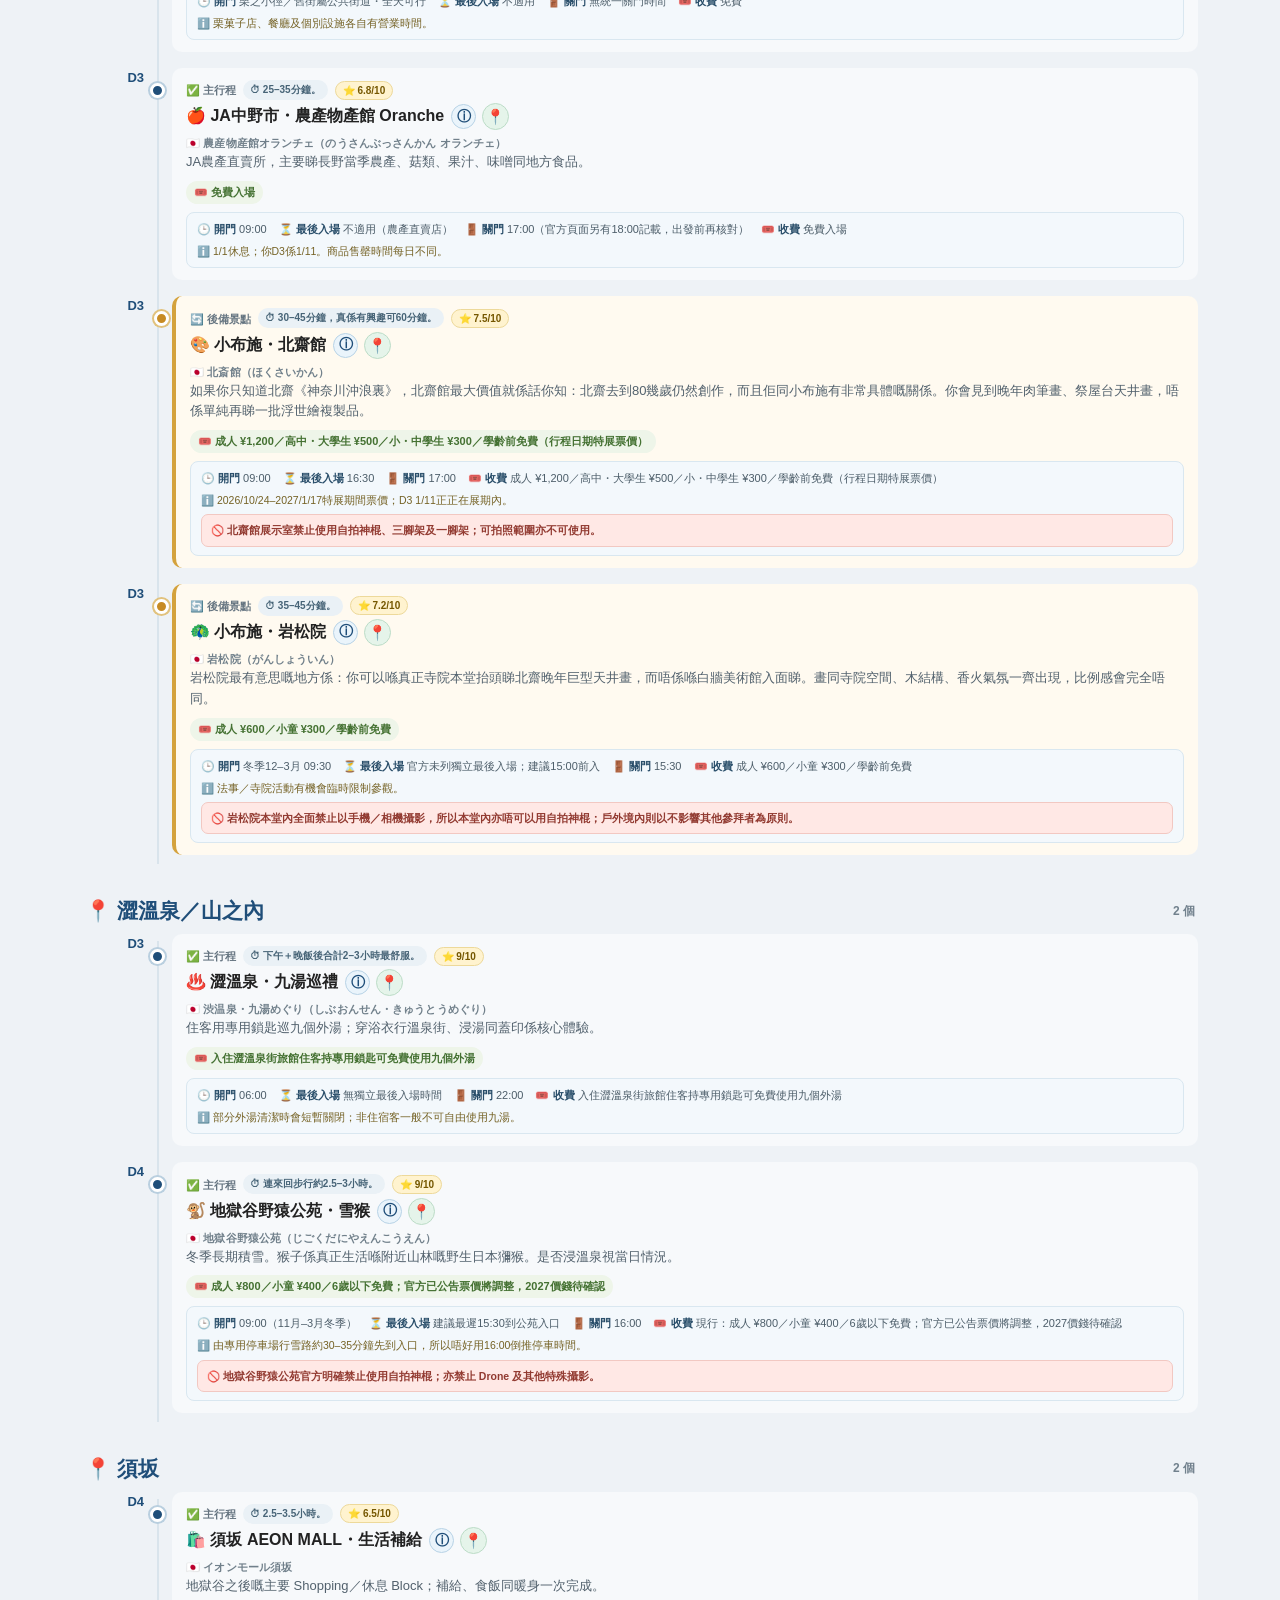
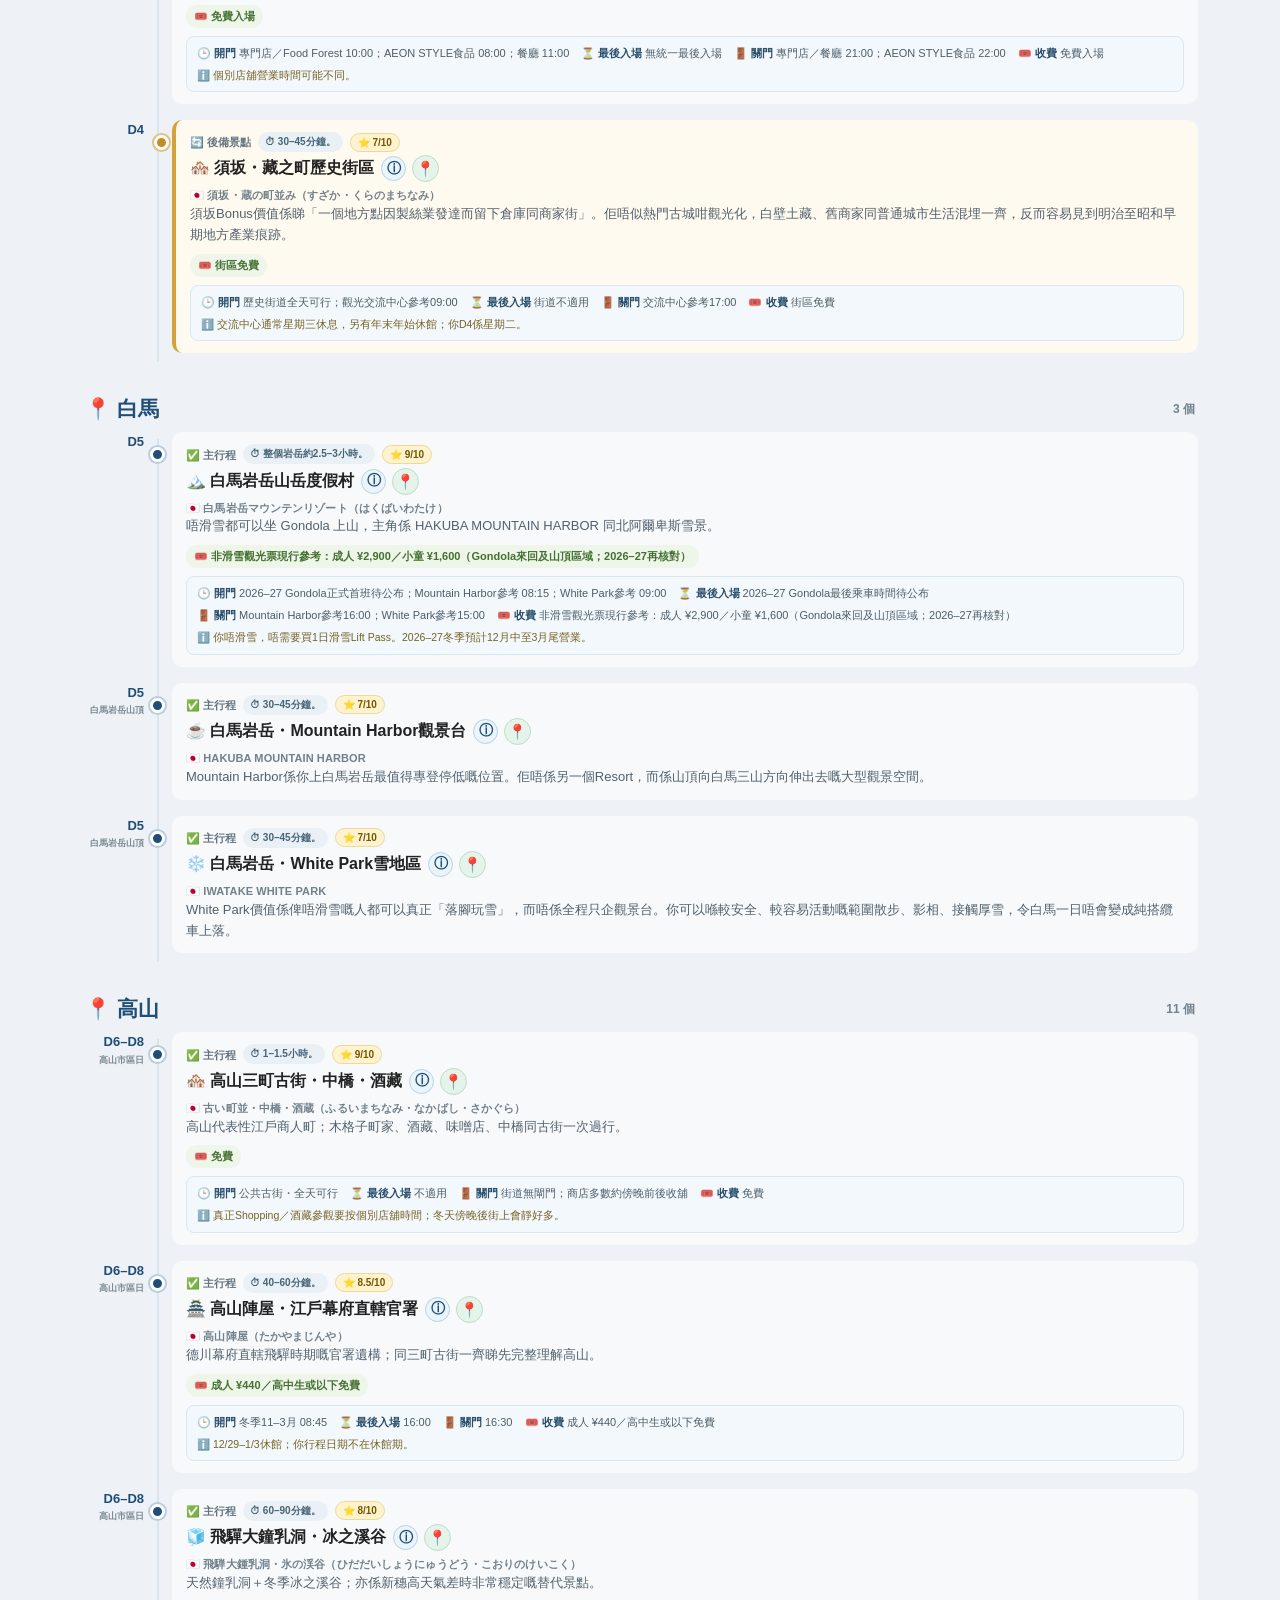
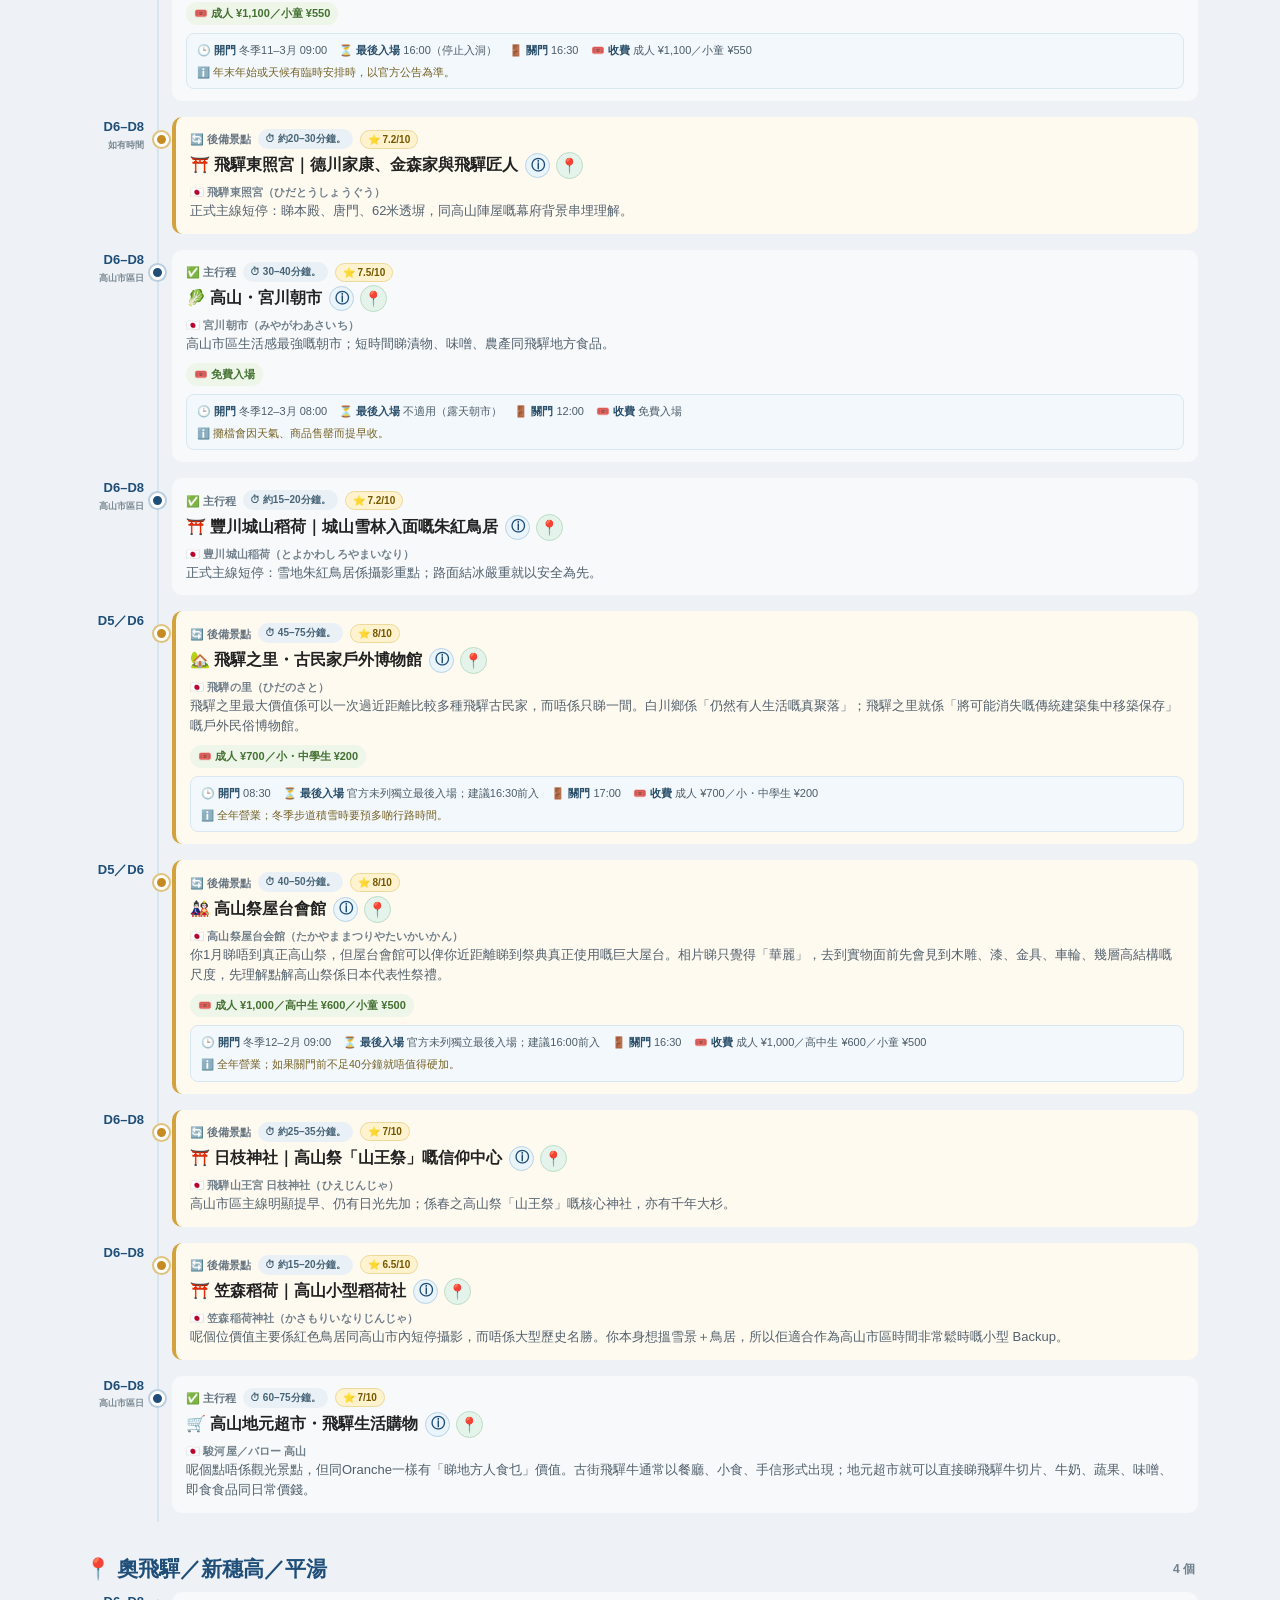
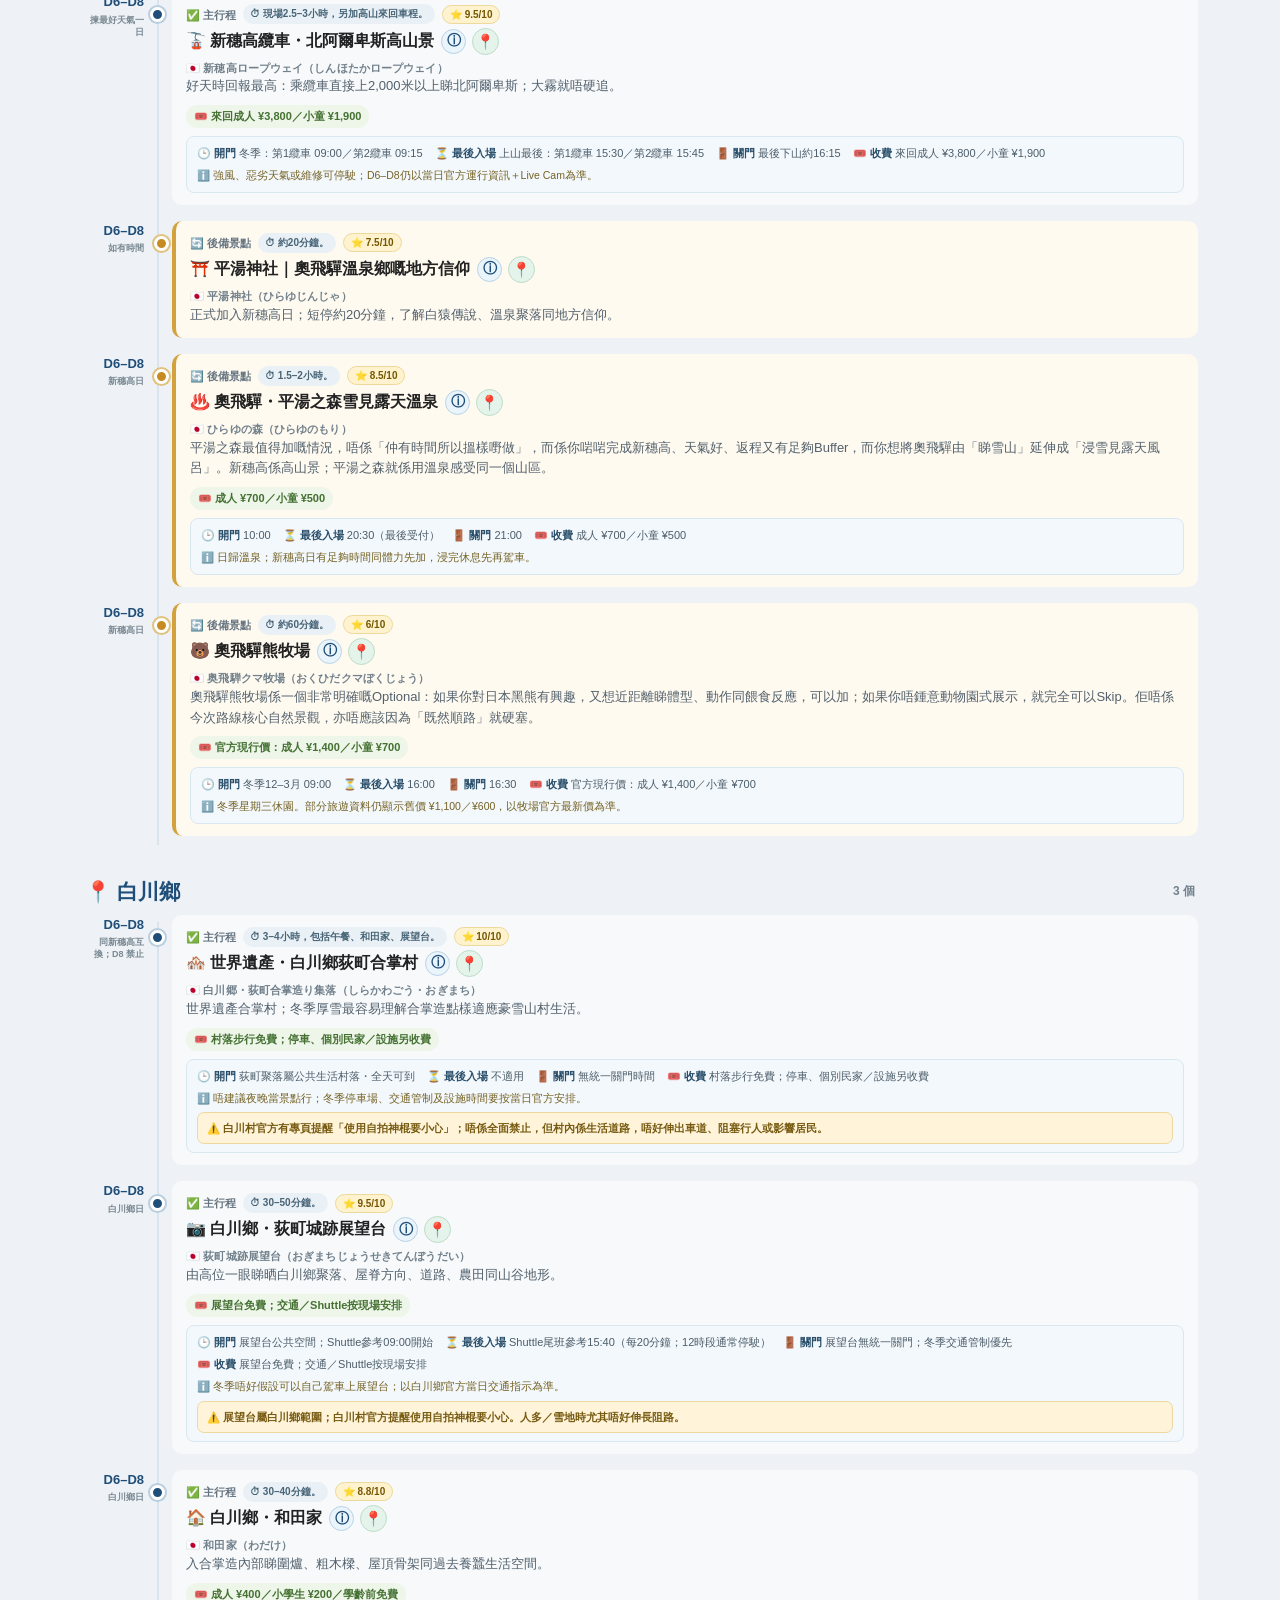
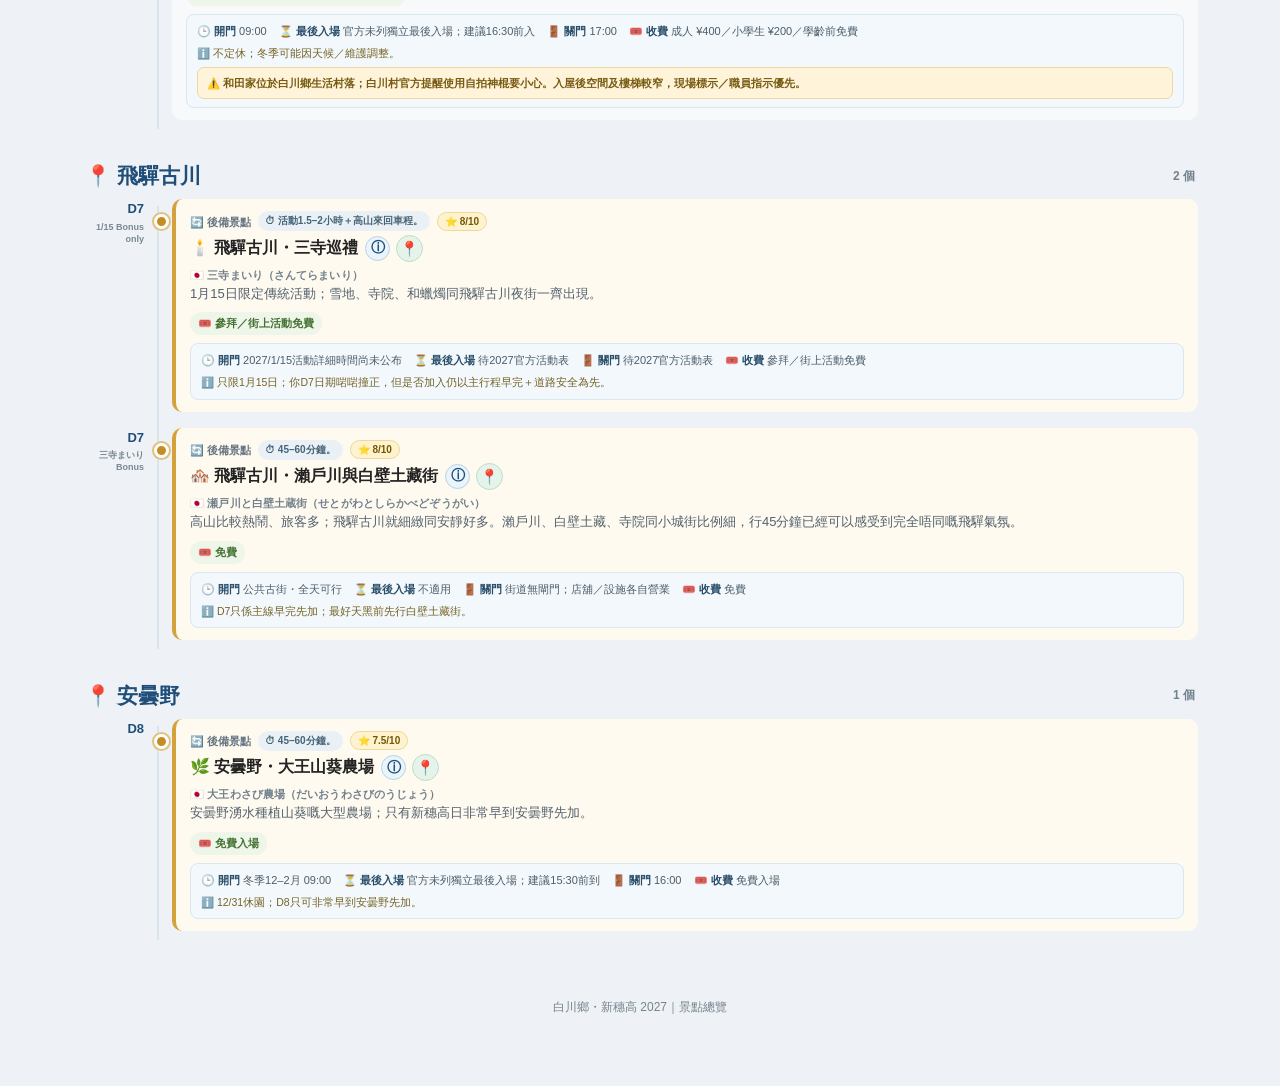
==== commit 94a7ec95: "Load latest generic attraction detail renderer" ====
--- a/attractions.html
+++ b/attractions.html
@@ -16,9 +16,9 @@
 <script>
 (function(){
  const DEFAULT='shirakawago-shinhotaka-2027',p=new URLSearchParams(location.search),selected=(p.get('trip')||DEFAULT).trim(),legacy=selected===DEFAULT;
- const base=['assets/multi-trip-context-v1.js?v=20','assets/multi-trip-data-v1.js?v=2'];
+ const base=['assets/multi-trip-context-v1.js?v=21','assets/multi-trip-data-v1.js?v=2'];
  const japan=['assets/trip-core-v1.js?v=8','assets/nav-enhancements-v1.js?v=3','assets/trip-enhancement-data.js?v=913','assets/trip-deep-info-d1-d4.js?v=913','assets/trip-deep-info-d5-d9.js?v=913','assets/trip-deep-info-backups.js?v=913','assets/trip-v8-data.js?v=913','assets/trip-v8-1-overrides.js?v=913','assets/i18n-content-en-v1.js?v=1','assets/attractions-catalog.js?v=3','assets/attractions-layout-v2.js?v=2','assets/attractions-group-fix.js?v=2','assets/i18n-v1.js?v=3'];
- const tail=['assets/multi-trip-attractions-renderer-v1.js?v=4','assets/version-v901-fix.js?v=24'];
+ const tail=['assets/multi-trip-attractions-renderer-v1.js?v=5','assets/version-v901-fix.js?v=24'];
  base.concat(legacy?japan:[],tail).forEach(src=>document.write('<script src="'+src+'"><'+'/script>'));
 })();
 </script>
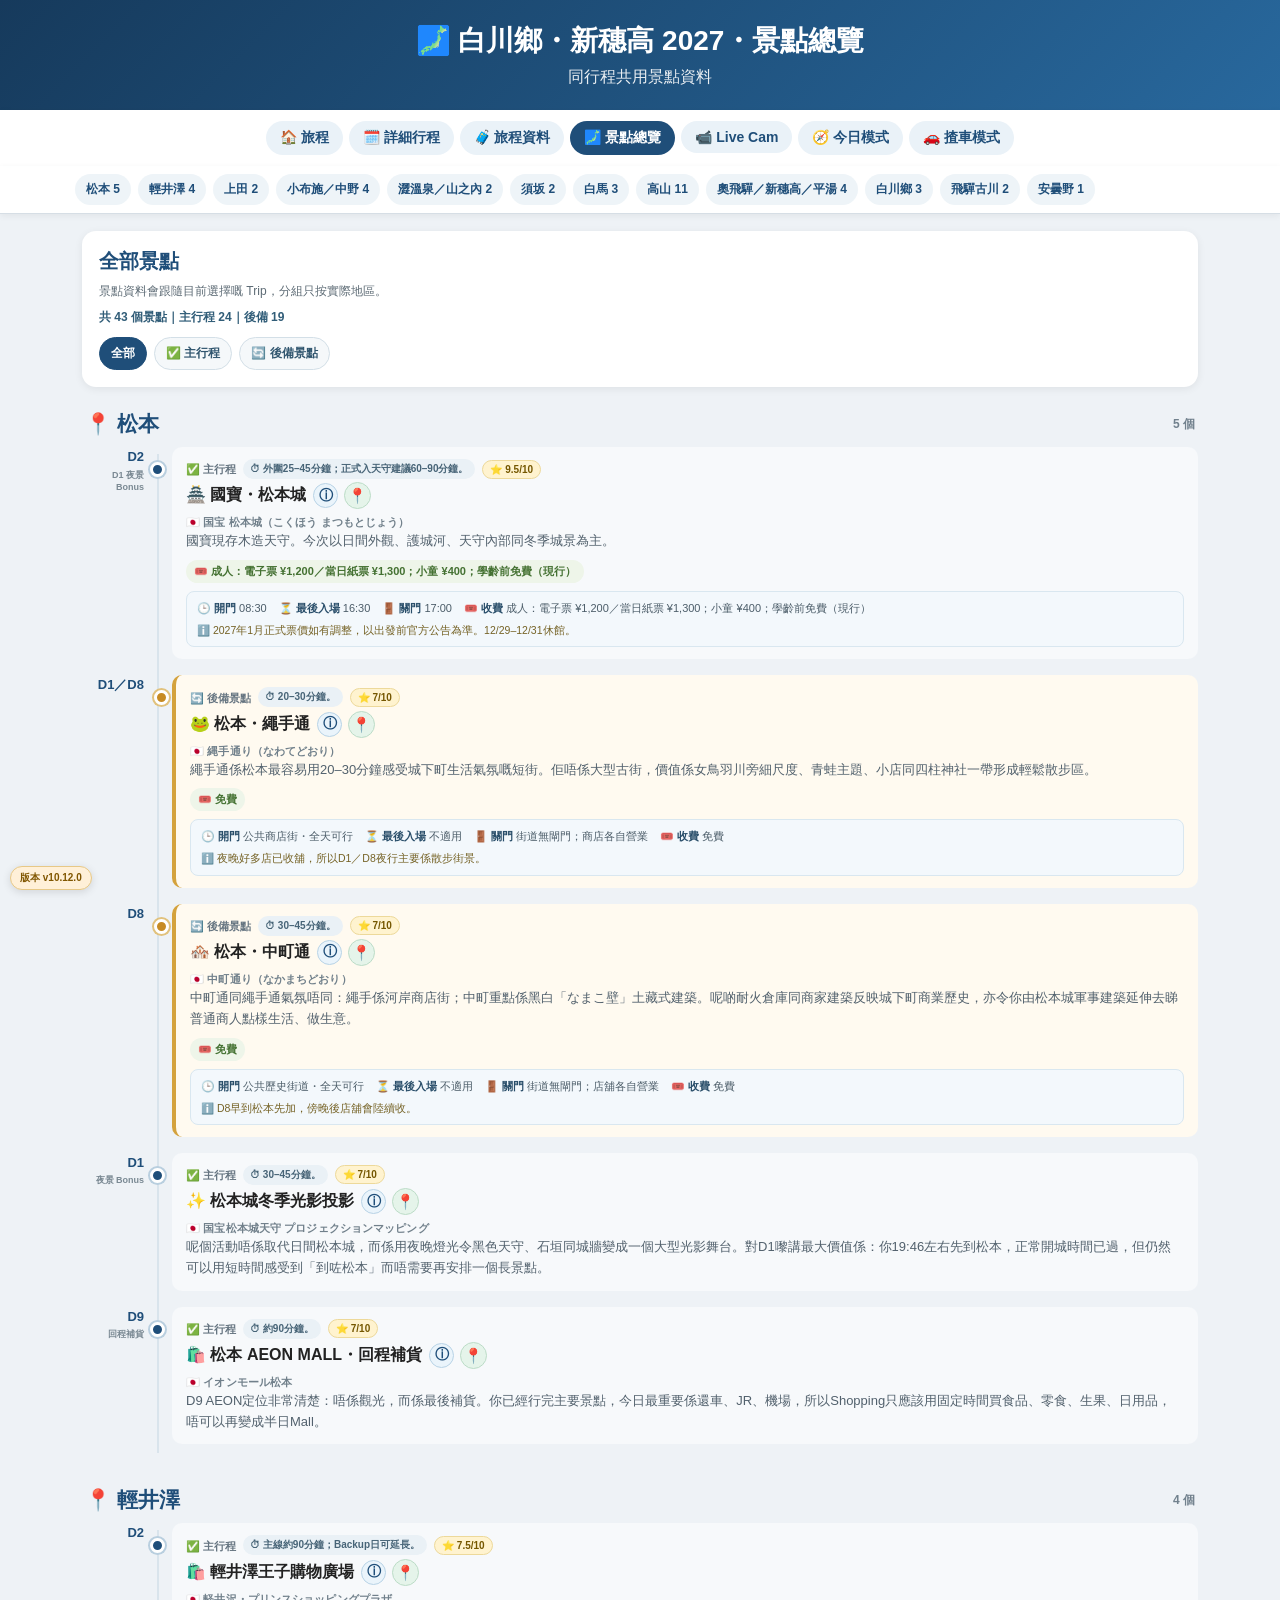
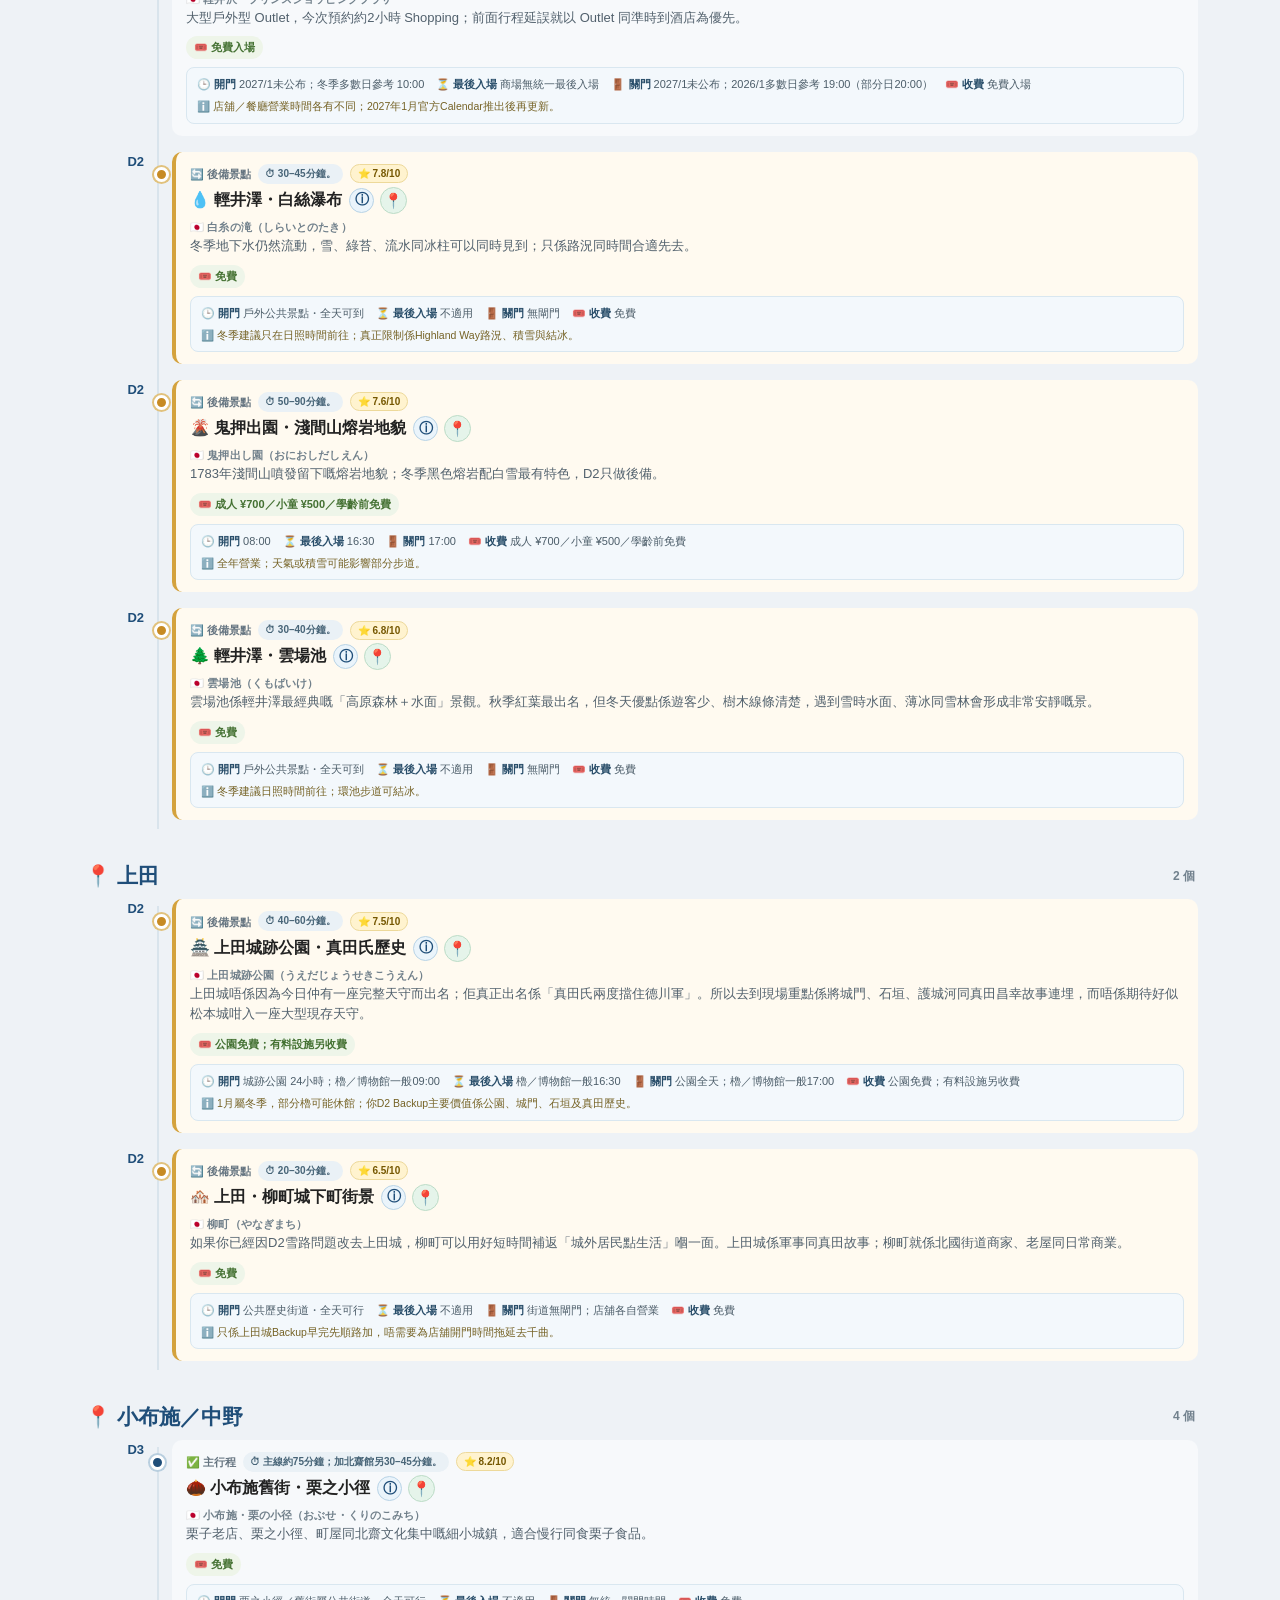
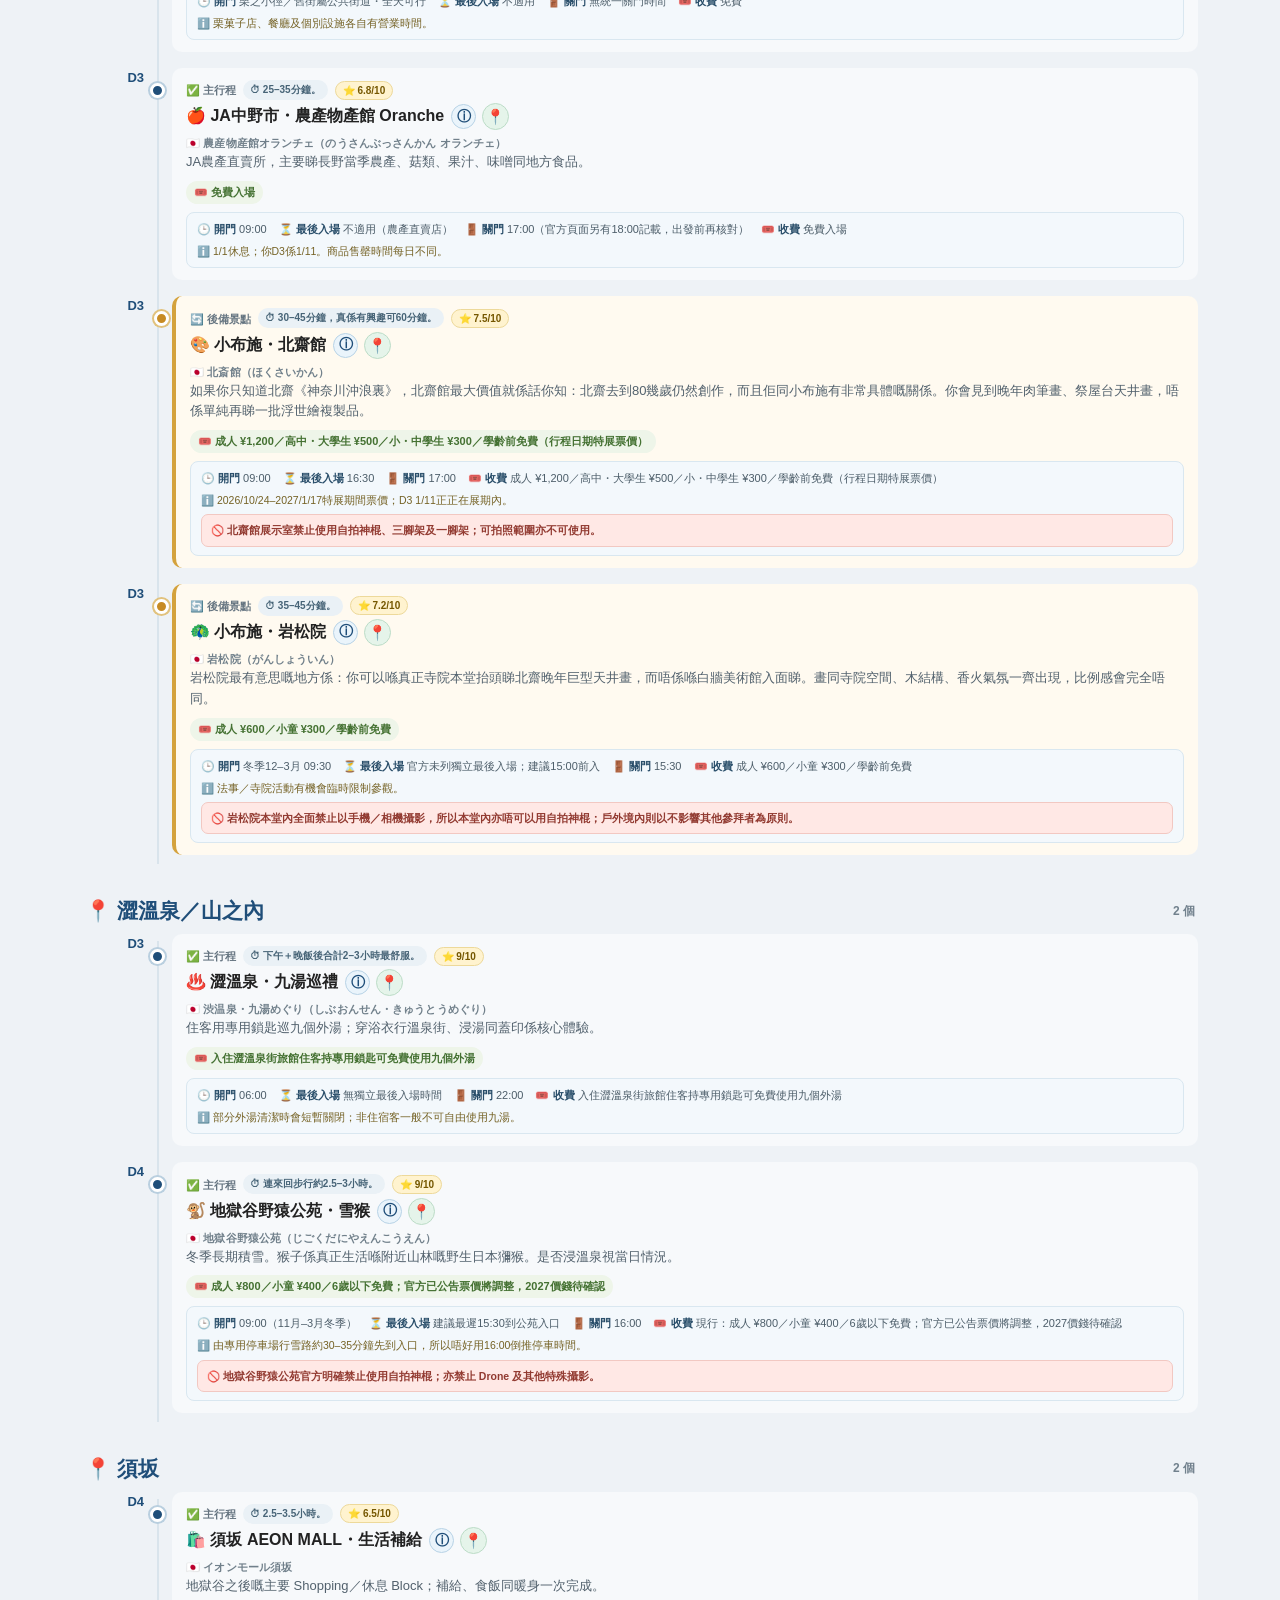
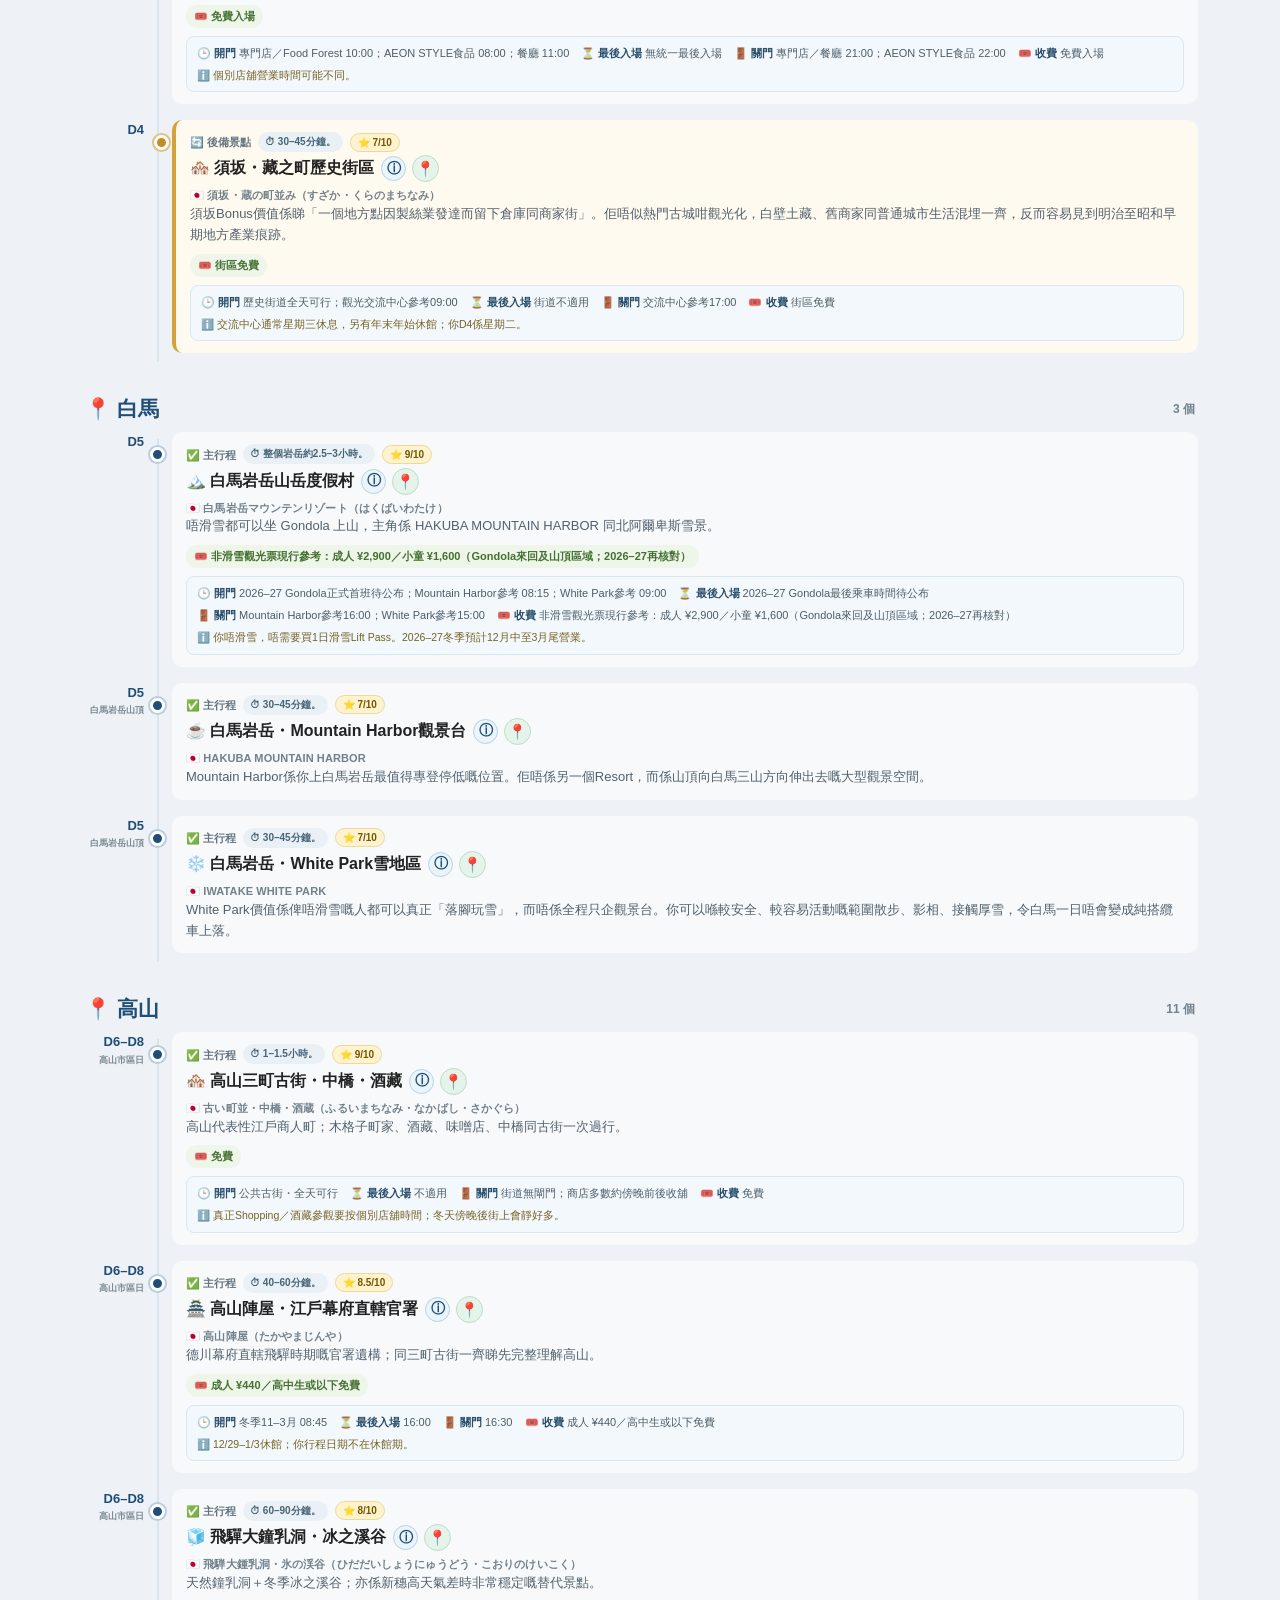
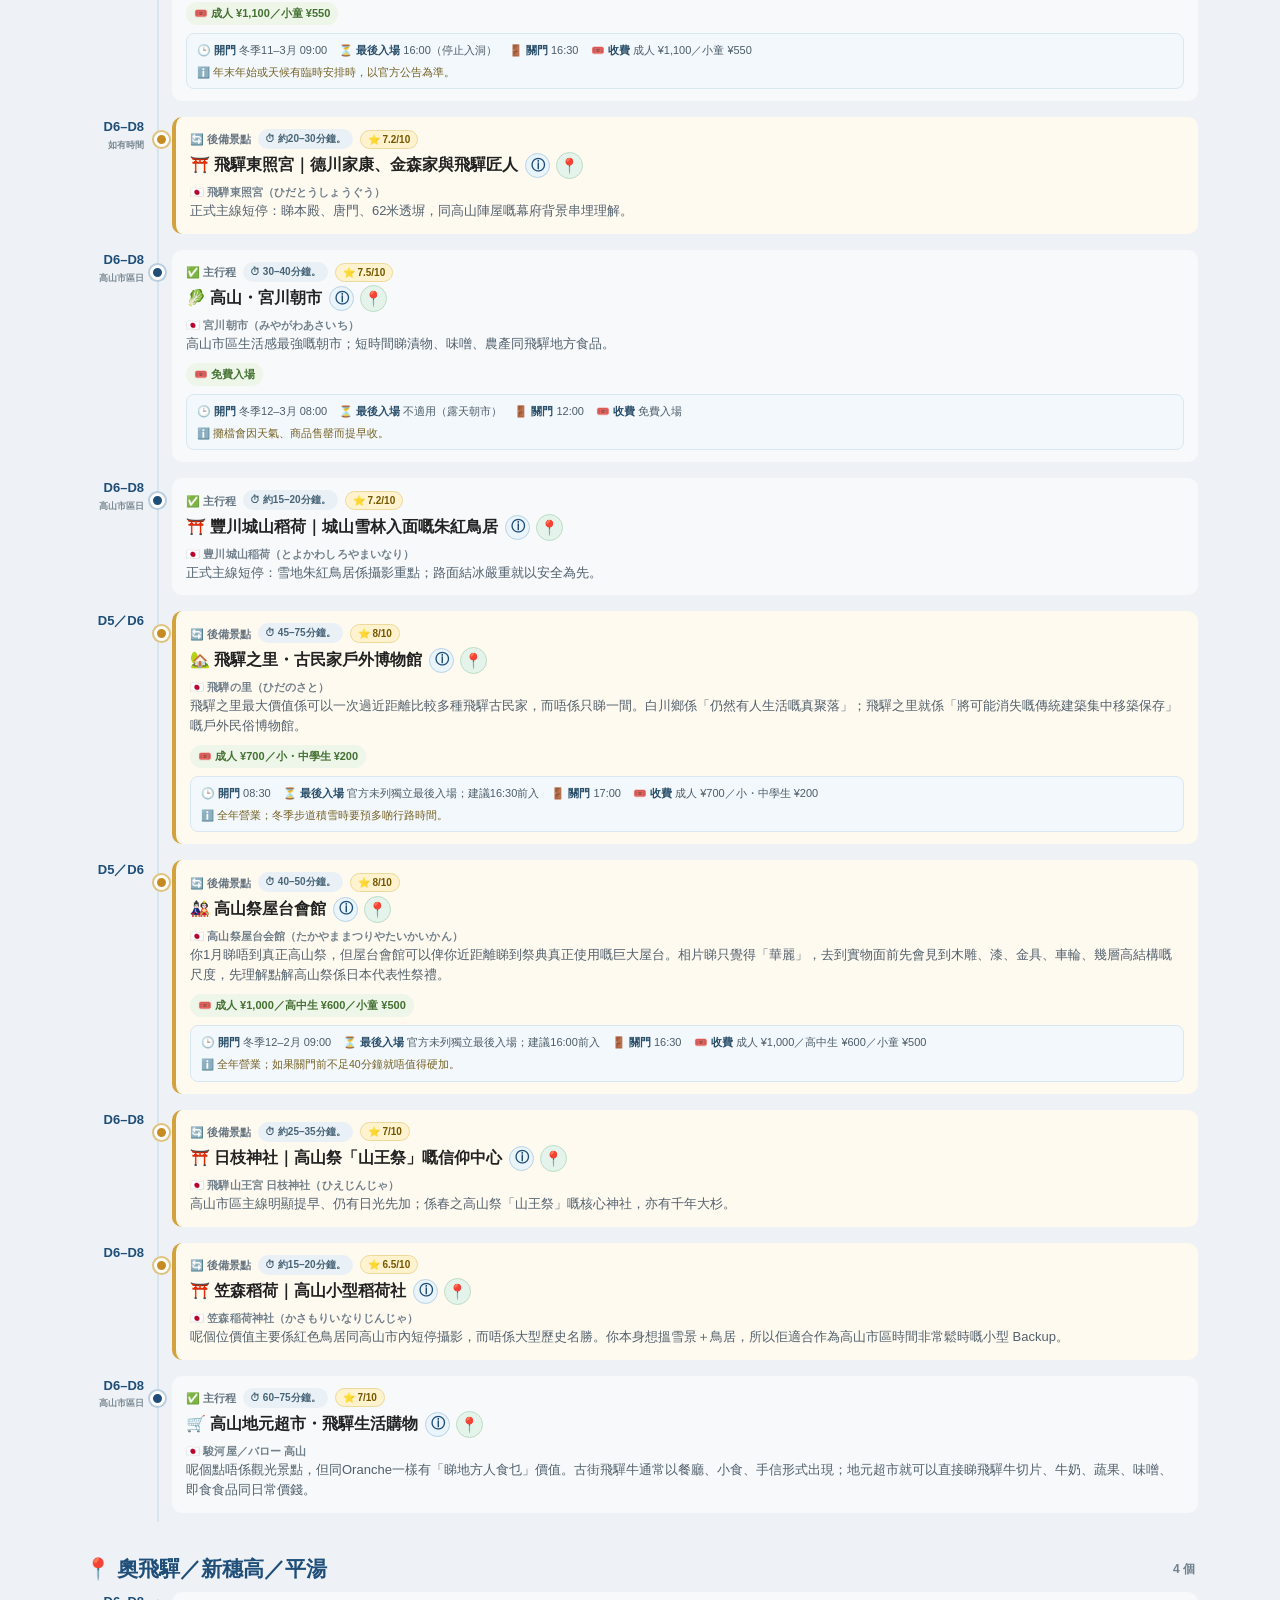
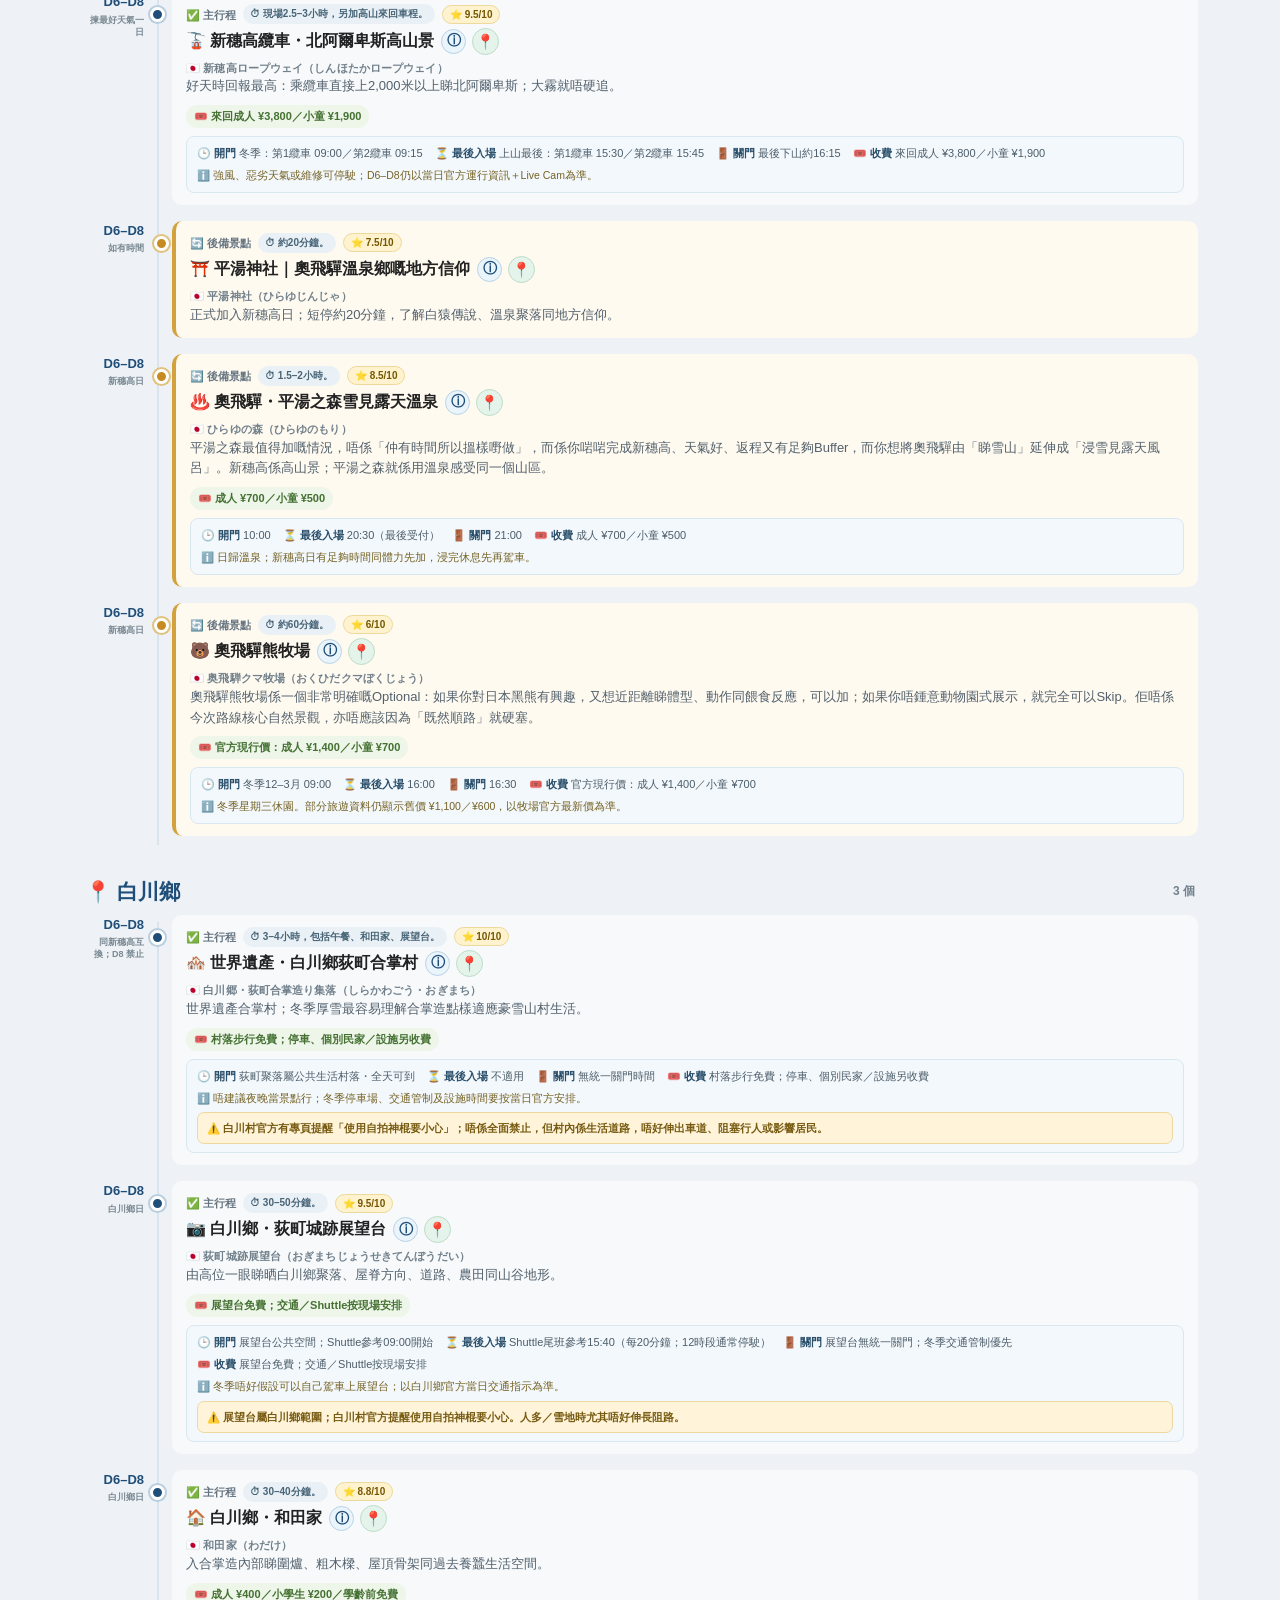
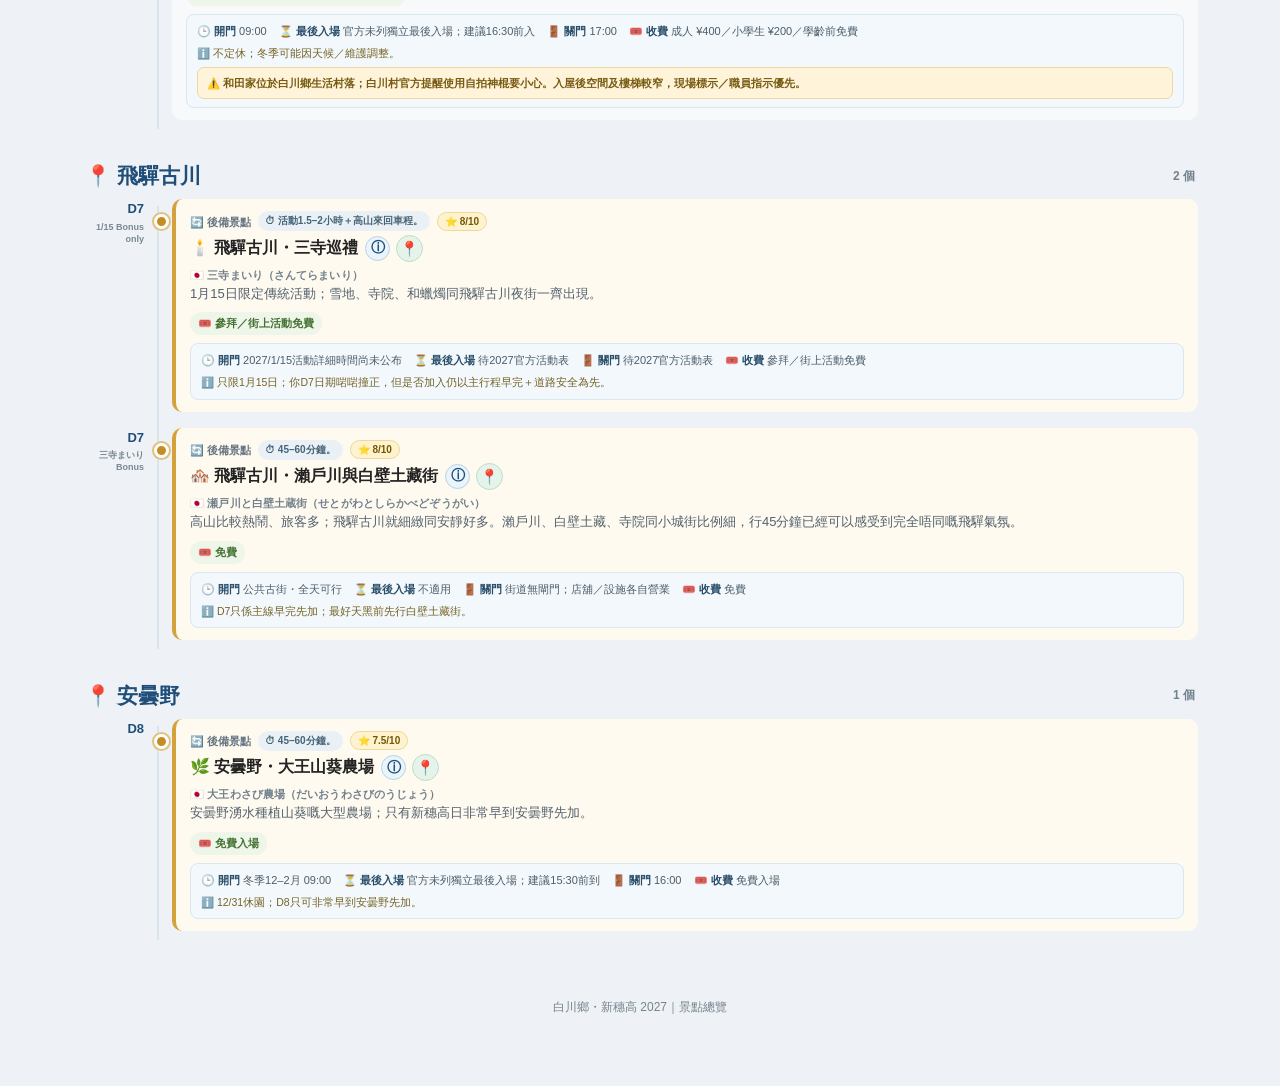
==== commit cdfb38a3: "cleanup: remove obsolete version bridge from attractions page" ====
--- a/attractions.html
+++ b/attractions.html
@@ -1,7 +1,7 @@
 <!DOCTYPE html>
 <html lang="zh-HK">
 <head>
-<meta charset="UTF-8"><meta name="viewport" content="width=device-width, initial-scale=1.0"><meta name="theme-color" content="#1f4e79"><meta name="apple-mobile-web-app-capable" content="yes"><meta name="apple-mobile-web-app-status-bar-style" content="default"><meta name="apple-mobile-web-app-title" content="My Trips"><link rel="manifest" href="manifest.webmanifest"><link rel="apple-touch-icon" href="assets/images/app-icon-192.png"><title>景點總覽</title>
+<meta charset="UTF-8"><meta name="viewport" content="width=device-width, initial-scale=1.0"><meta name="theme-color" content="#1f4e79"><meta name="apple-mobile-web-app-capable" content="yes"><meta name="apple-mobile-web-app-status-bar-style" content="default"><meta name="apple-mobile-web-app-title" content="TravelPilot"><link rel="manifest" href="manifest.webmanifest"><link rel="apple-touch-icon" href="assets/images/app-icon-192.png"><title>景點總覽</title>
 <link rel="stylesheet" href="assets/trip-enhancements-v2.css?v=913"><link rel="stylesheet" href="assets/trip-enhancements-v3.css?v=913"><link rel="stylesheet" href="assets/trip-v8.css?v=913"><link rel="stylesheet" href="assets/trip-v8-1.css?v=913">
 <style>
 *{box-sizing:border-box}html{scroll-behavior:smooth}body{margin:0;background:#eef2f6;color:#222;font-family:Arial,"Microsoft JhengHei","Noto Sans TC",sans-serif}header{background:linear-gradient(135deg,#163a5c,#28689d);color:#fff;text-align:center;padding:22px 15px}header h1{margin:0;font-size:28px}header p{margin:7px 0 0;opacity:.9}.page-switch{background:#fff;padding:8px;text-align:center;box-shadow:0 2px 6px rgba(0,0,0,.08)}.page-switch a{display:inline-block;margin:3px;padding:8px 14px;border-radius:18px;text-decoration:none;background:#eaf2f8;color:#1f4e79;font-size:14px;font-weight:700}.page-switch a.active{background:#1f4e79;color:#fff}.catalog-nav{position:sticky;top:0;z-index:1000;background:rgba(255,255,255,.97);border-bottom:1px solid #d6dee5;box-shadow:0 2px 7px rgba(0,0,0,.06)}.location-nav{max-width:1150px;margin:auto;padding:8px 10px;display:flex;gap:7px;overflow-x:auto;white-space:nowrap}.location-nav a{flex:0 0 auto;text-decoration:none;background:#eef4f8;color:#1f4e79;padding:7px 11px;border-radius:16px;font-size:12px;font-weight:700}.container{max-width:1150px;margin:auto;padding:17px}.catalog-intro{background:#fff;border-radius:14px;padding:17px;margin-bottom:15px;box-shadow:0 2px 8px rgba(0,0,0,.07)}.catalog-intro h2{margin:0 0 7px;color:#1f4e79;font-size:20px}.catalog-intro p{margin:6px 0;color:#5d6b75;font-size:12px;line-height:1.6}.catalog-count{margin-top:8px;font-weight:800;color:#315d78;font-size:12px}.toolbar{display:flex;gap:7px;flex-wrap:wrap;margin-top:11px}.toolbar button{border:1px solid #d3dfe7;background:#f5f8fa;color:#31566f;border-radius:18px;padding:7px 11px;font-size:12px;font-weight:800;cursor:pointer}.toolbar button.active{background:#1f4e79;color:#fff;border-color:#1f4e79}.cat-group{scroll-margin-top:62px;margin-bottom:18px}.cat-group-head{display:flex;justify-content:space-between;align-items:center;padding:8px 3px 9px}.cat-group-head h2{margin:0;color:#1f4e79;font-size:21px}.cat-group-head span{font-size:12px;color:#71818d;font-weight:700}.catalog-timeline{position:relative}.catalog-timeline::before{content:"";position:absolute;left:75px;top:7px;bottom:7px;width:2px;background:#d9e4ec}.catalog-item{display:grid;grid-template-columns:62px 1fr;gap:28px;position:relative;padding-bottom:16px}.catalog-day{font-weight:800;color:#1f4e79;font-size:13px;text-align:right;line-height:1.35;padding-top:1px;white-space:normal}.catalog-day small{display:block;margin-top:3px;color:#7a8993;font-size:9px;font-weight:700}.timeline-card{position:relative;background:#f7f9fb;border-radius:10px;padding:12px 14px}.timeline-card::before{content:"";position:absolute;left:-22px;top:15px;width:9px;height:9px;border-radius:50%;background:#1f4e79;border:3px solid #fff;box-shadow:0 0 0 2px #b9cfdf}.catalog-item[data-status="backup"] .timeline-card{background:#fffaf0;border-left:4px solid #d4a23d}.catalog-item[data-status="backup"] .timeline-card::before{background:#c78b24;box-shadow:0 0 0 2px #e1c27d}.event-type{display:inline-block;margin-bottom:5px;color:#657480;font-size:11px;font-weight:700}.timeline-card .duration-badge{display:inline-flex;align-items:center;margin-left:7px;padding:3px 7px;border-radius:10px;background:#eaf1f6;color:#476477;font-size:10px;font-weight:800;vertical-align:middle}.catalog-score{display:inline-flex;align-items:center;margin-left:7px;padding:3px 7px;border-radius:10px;background:#fff3cf;color:#755700;border:1px solid #edd99a;font-size:10px;font-weight:900;vertical-align:middle}.timeline-card h3{margin:0 0 6px;font-size:16px;line-height:1.45}.timeline-card p{margin:0;color:#52616d;font-size:13px;line-height:1.6}.enhance-info-btn{margin-left:7px}.map-pin{display:inline-flex;align-items:center;justify-content:center;width:27px;height:27px;margin-left:6px;border-radius:50%;background:#e5f4ea;border:1px solid #bcdcc7;text-decoration:none;vertical-align:middle;font-size:15px;line-height:1;cursor:pointer}.price{display:inline-block;margin-top:8px;padding:4px 8px;background:#eef5e9;border-radius:12px;color:#447132;font-size:11px;font-weight:700}.catalog-hidden{display:none!important}footer{text-align:center;color:#76838d;font-size:12px;padding:17px 10px 70px}@media(max-width:720px){header h1{font-size:22px}.container{padding:9px}.page-switch a{font-size:12px;padding:7px 10px}.catalog-timeline::before{left:51px}.catalog-item{grid-template-columns:42px 1fr;gap:18px}.catalog-day{font-size:11px}.timeline-card{padding:11px 12px}.timeline-card::before{left:-15px}}
@@ -16,9 +16,9 @@
 <script>
 (function(){
  const DEFAULT='shirakawago-shinhotaka-2027',p=new URLSearchParams(location.search),selected=(p.get('trip')||DEFAULT).trim(),legacy=selected===DEFAULT;
- const base=['assets/multi-trip-context-v1.js?v=21','assets/multi-trip-data-v1.js?v=2'];
+ const base=['assets/multi-trip-context-v1.js?v=10.12.0','assets/multi-trip-data-v1.js?v=2'];
  const japan=['assets/trip-core-v1.js?v=8','assets/nav-enhancements-v1.js?v=3','assets/trip-enhancement-data.js?v=913','assets/trip-deep-info-d1-d4.js?v=913','assets/trip-deep-info-d5-d9.js?v=913','assets/trip-deep-info-backups.js?v=913','assets/trip-v8-data.js?v=913','assets/trip-v8-1-overrides.js?v=913','assets/i18n-content-en-v1.js?v=1','assets/attractions-catalog.js?v=3','assets/attractions-layout-v2.js?v=2','assets/attractions-group-fix.js?v=2','assets/i18n-v1.js?v=3'];
- const tail=['assets/multi-trip-attractions-renderer-v1.js?v=5','assets/version-v901-fix.js?v=24'];
+ const tail=['assets/multi-trip-attractions-renderer-v1.js?v=5'];
  base.concat(legacy?japan:[],tail).forEach(src=>document.write('<script src="'+src+'"><'+'/script>'));
 })();
 </script>
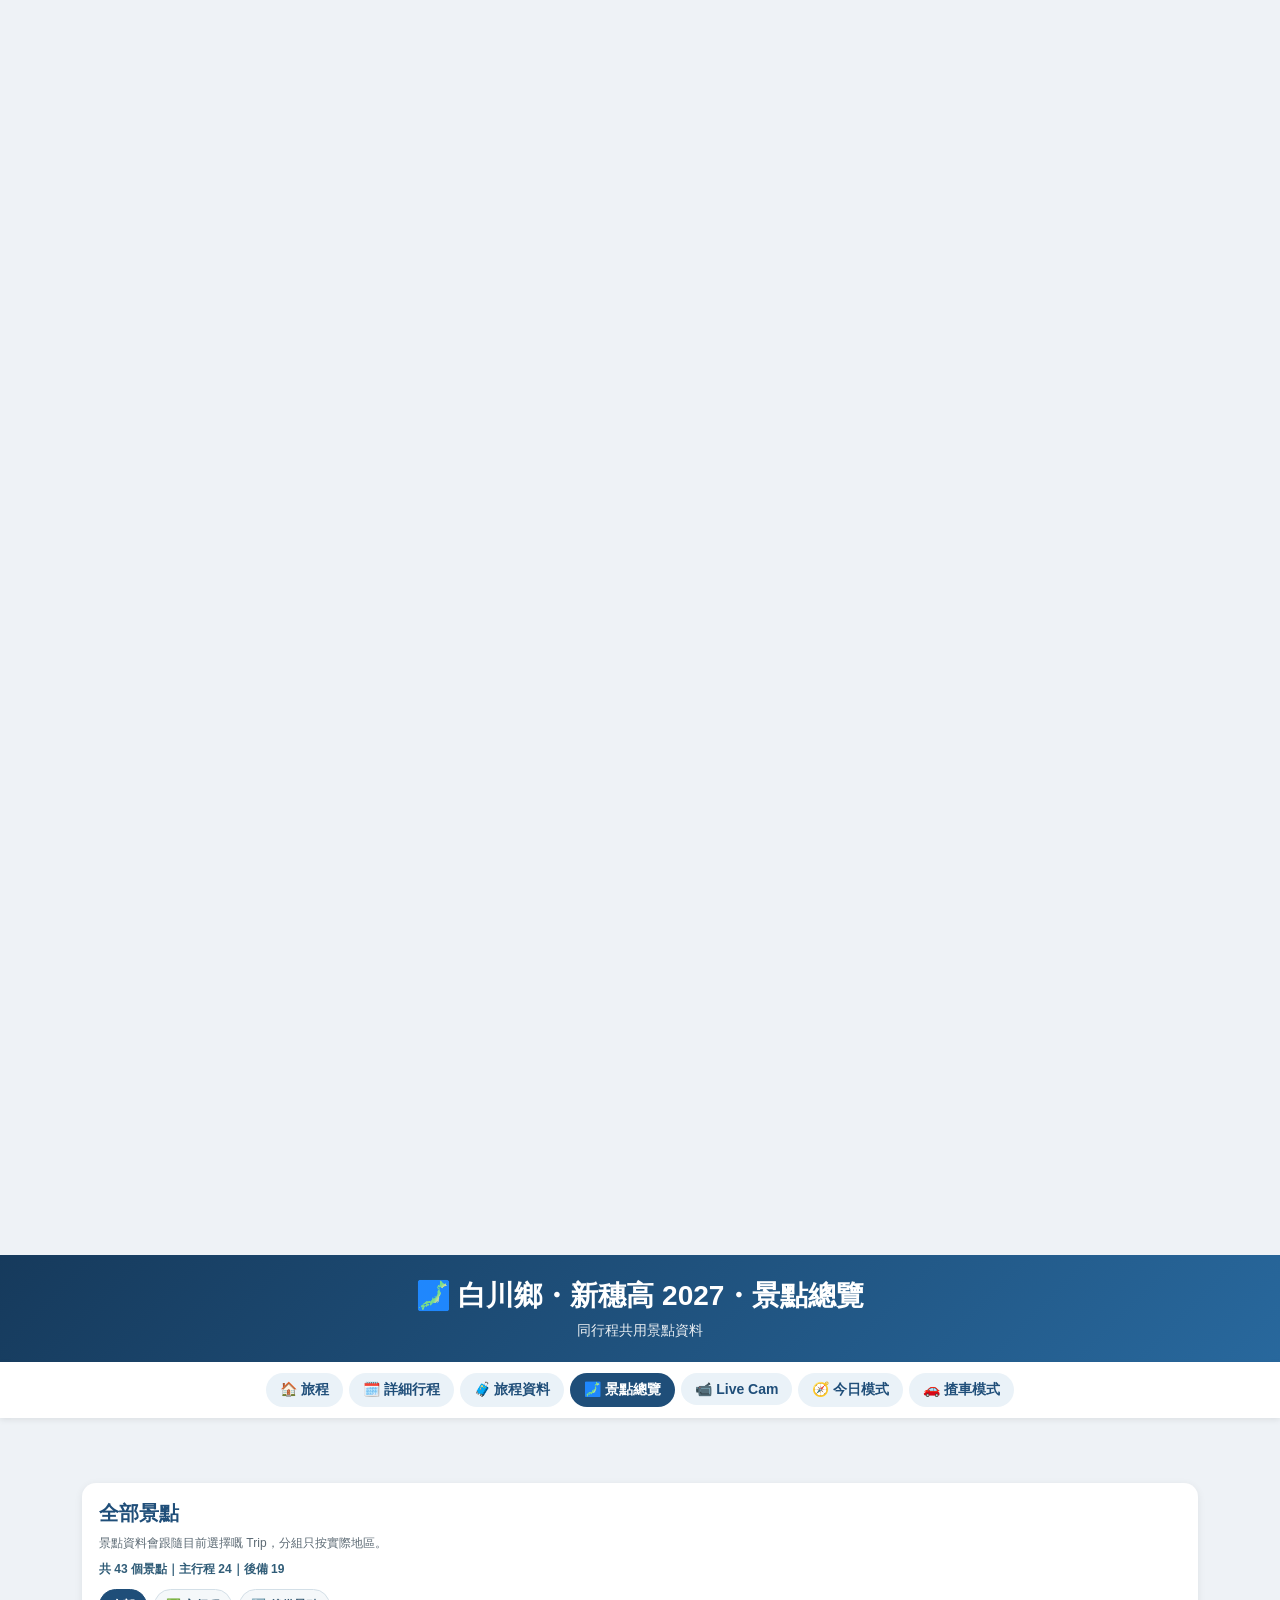
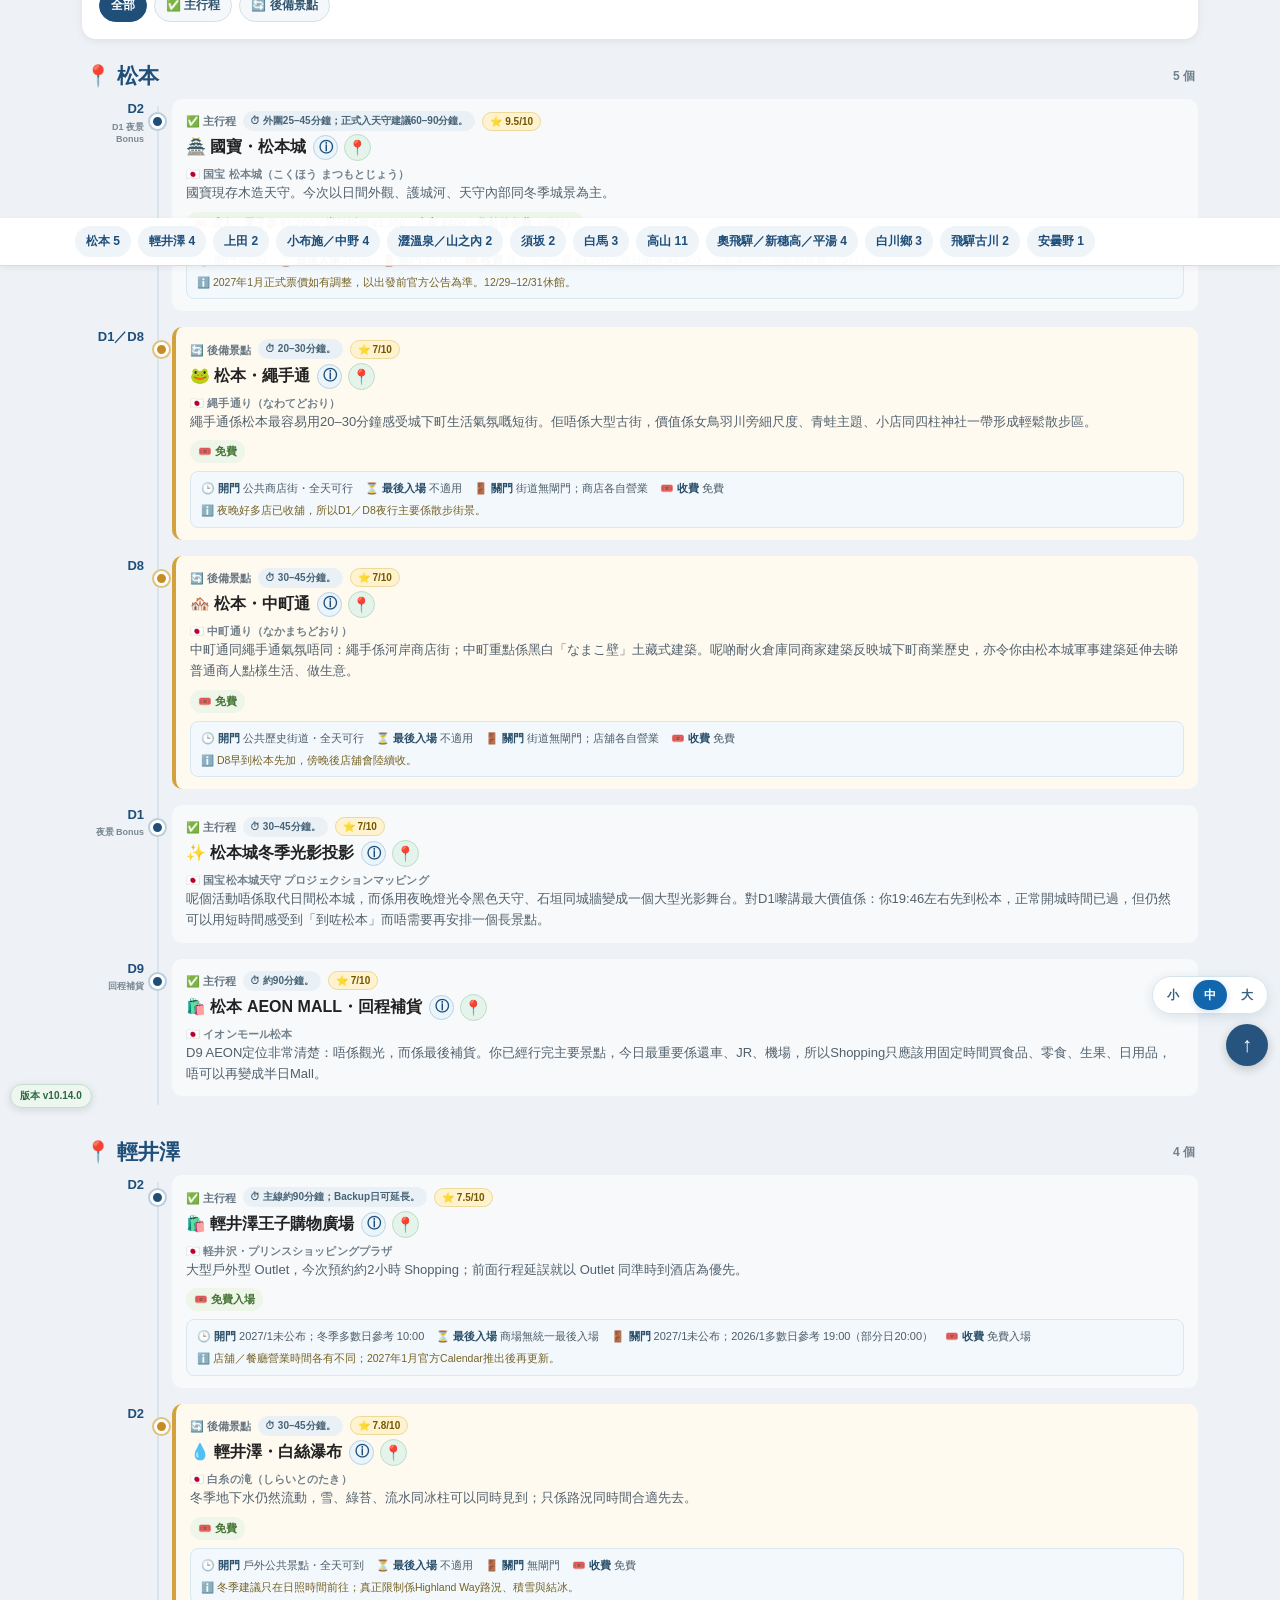
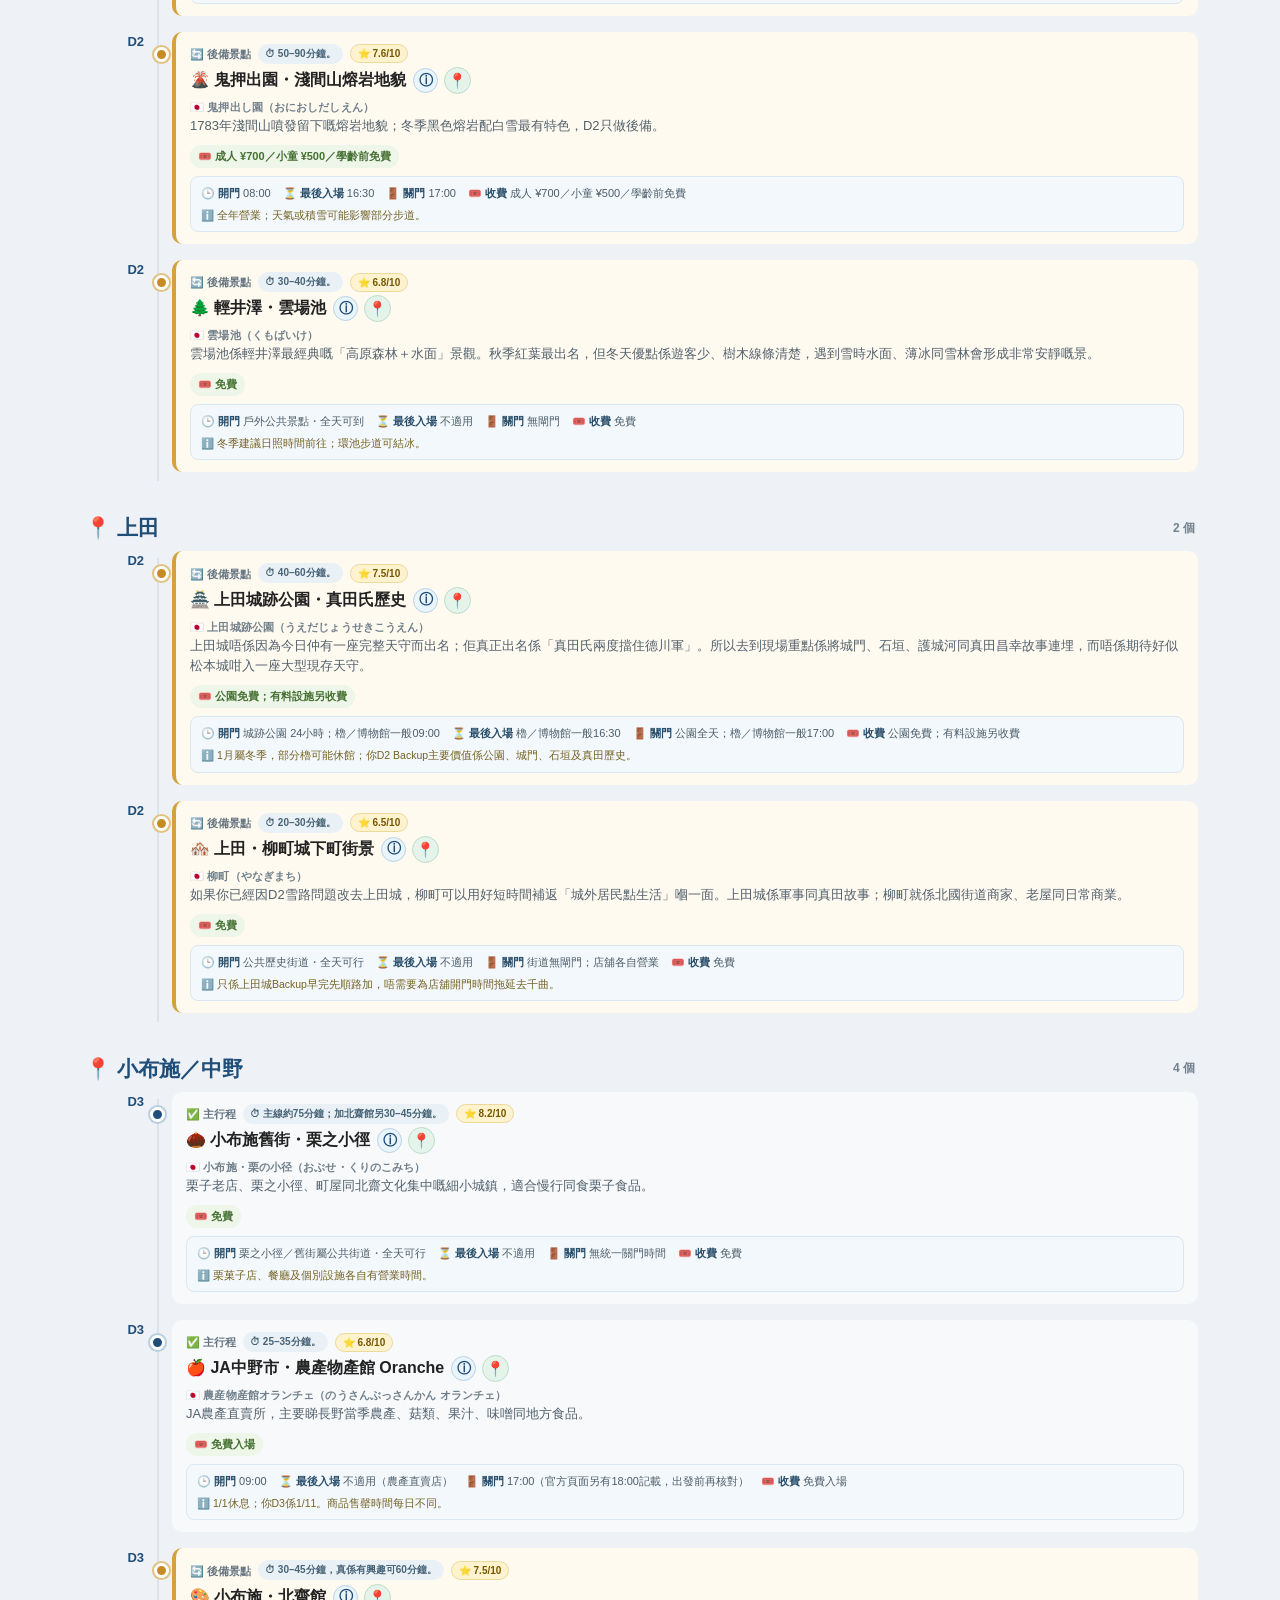
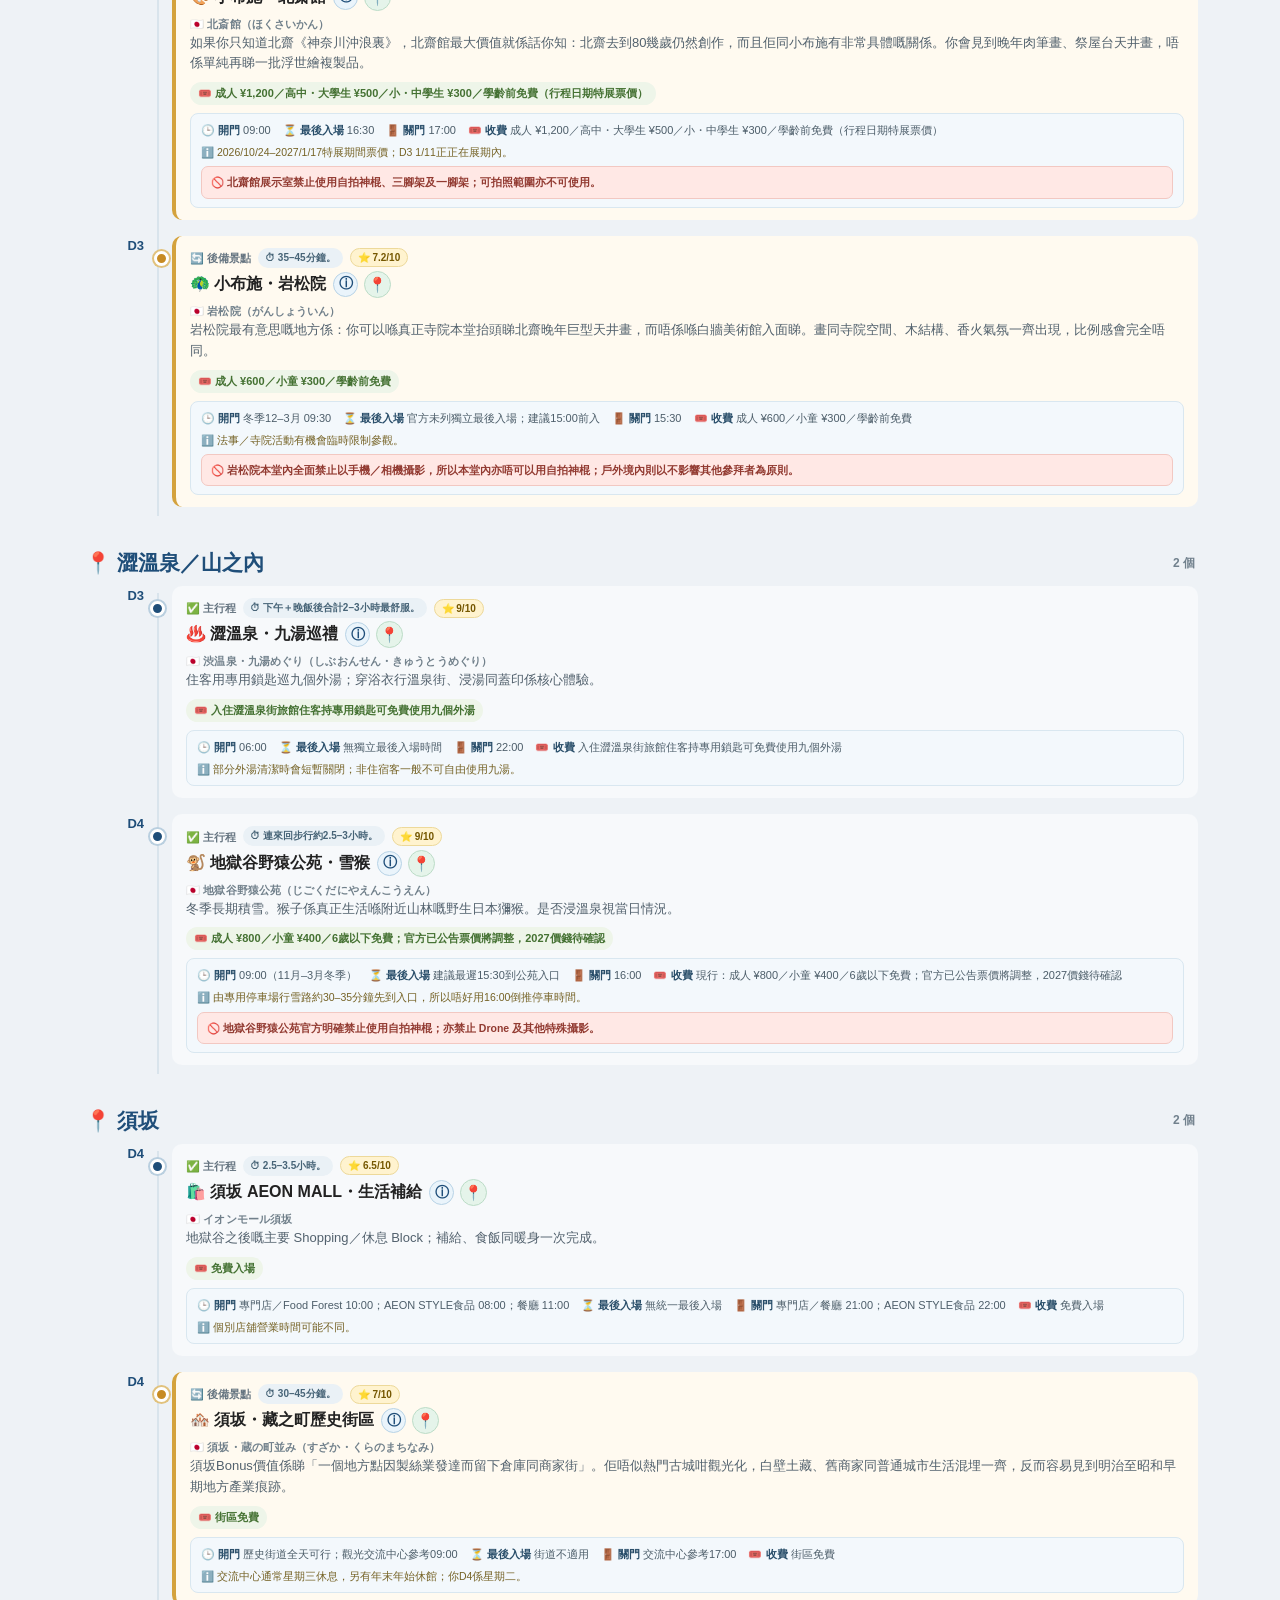
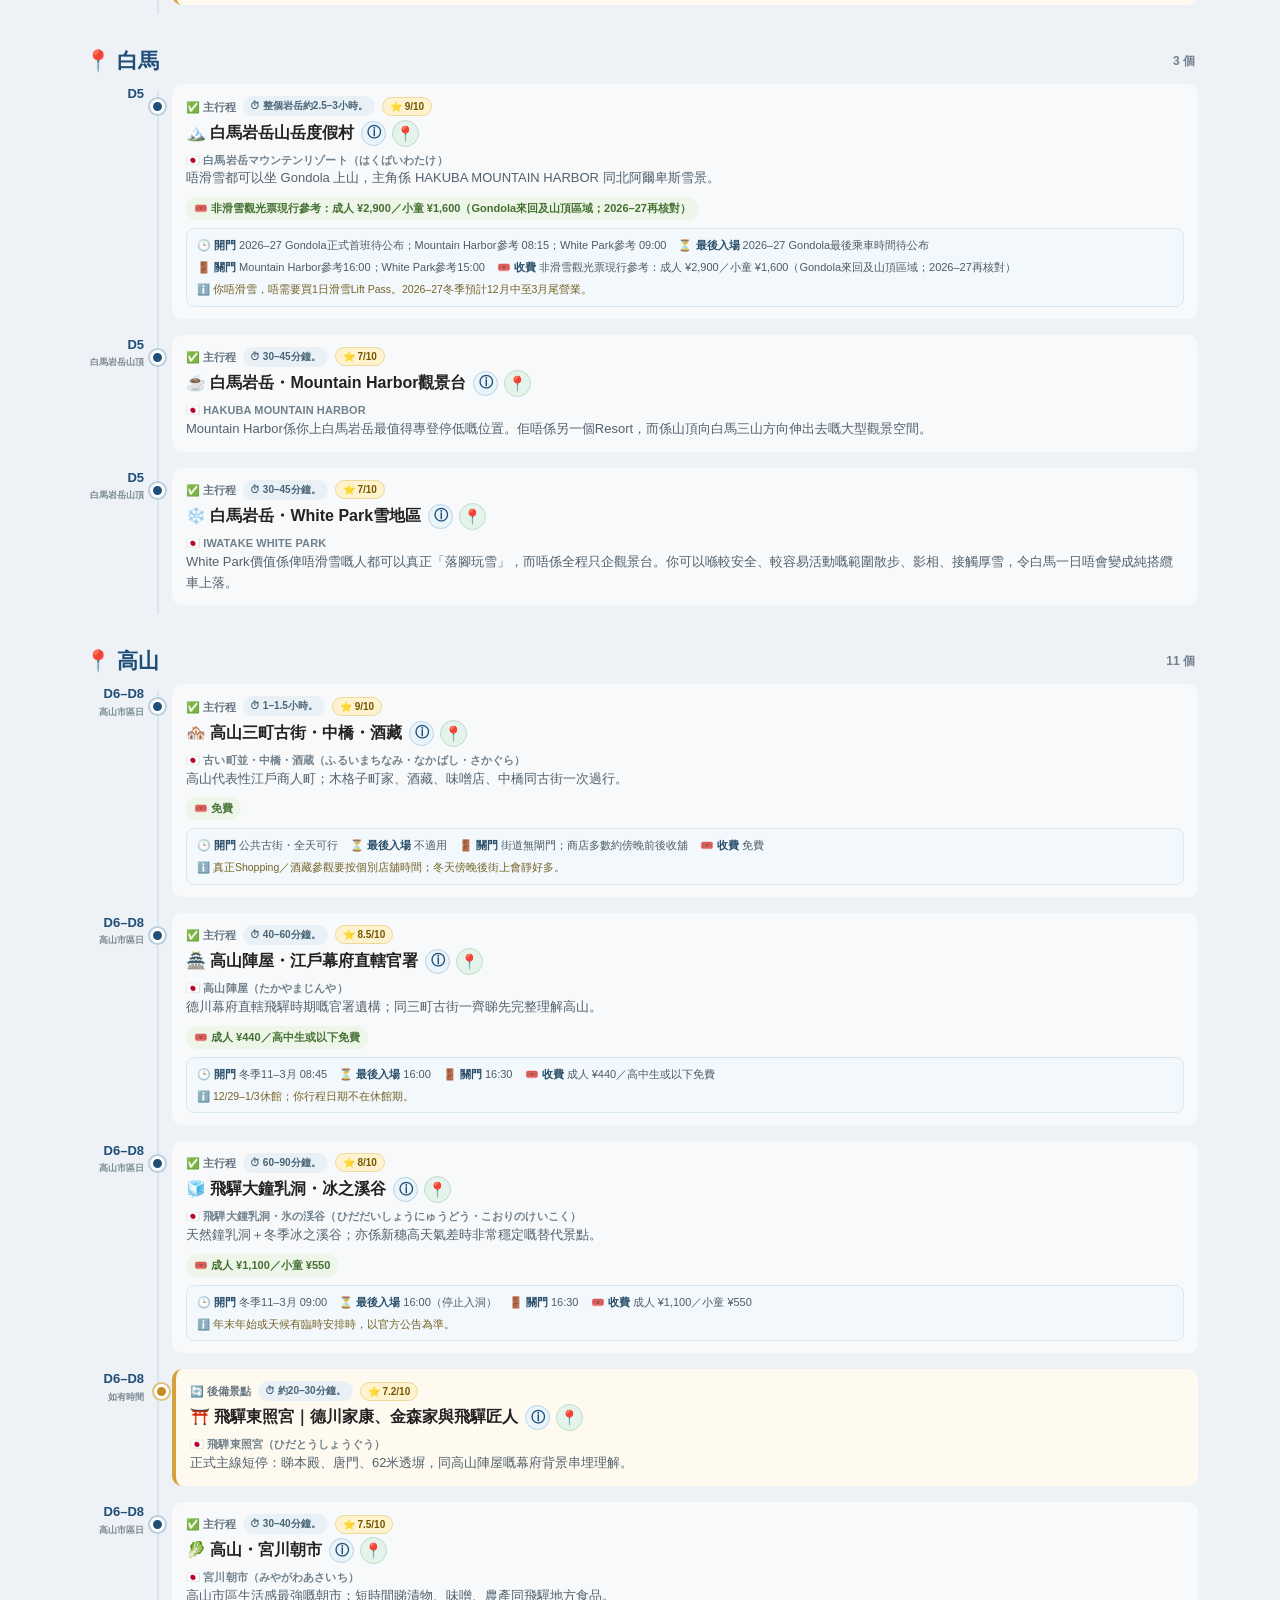
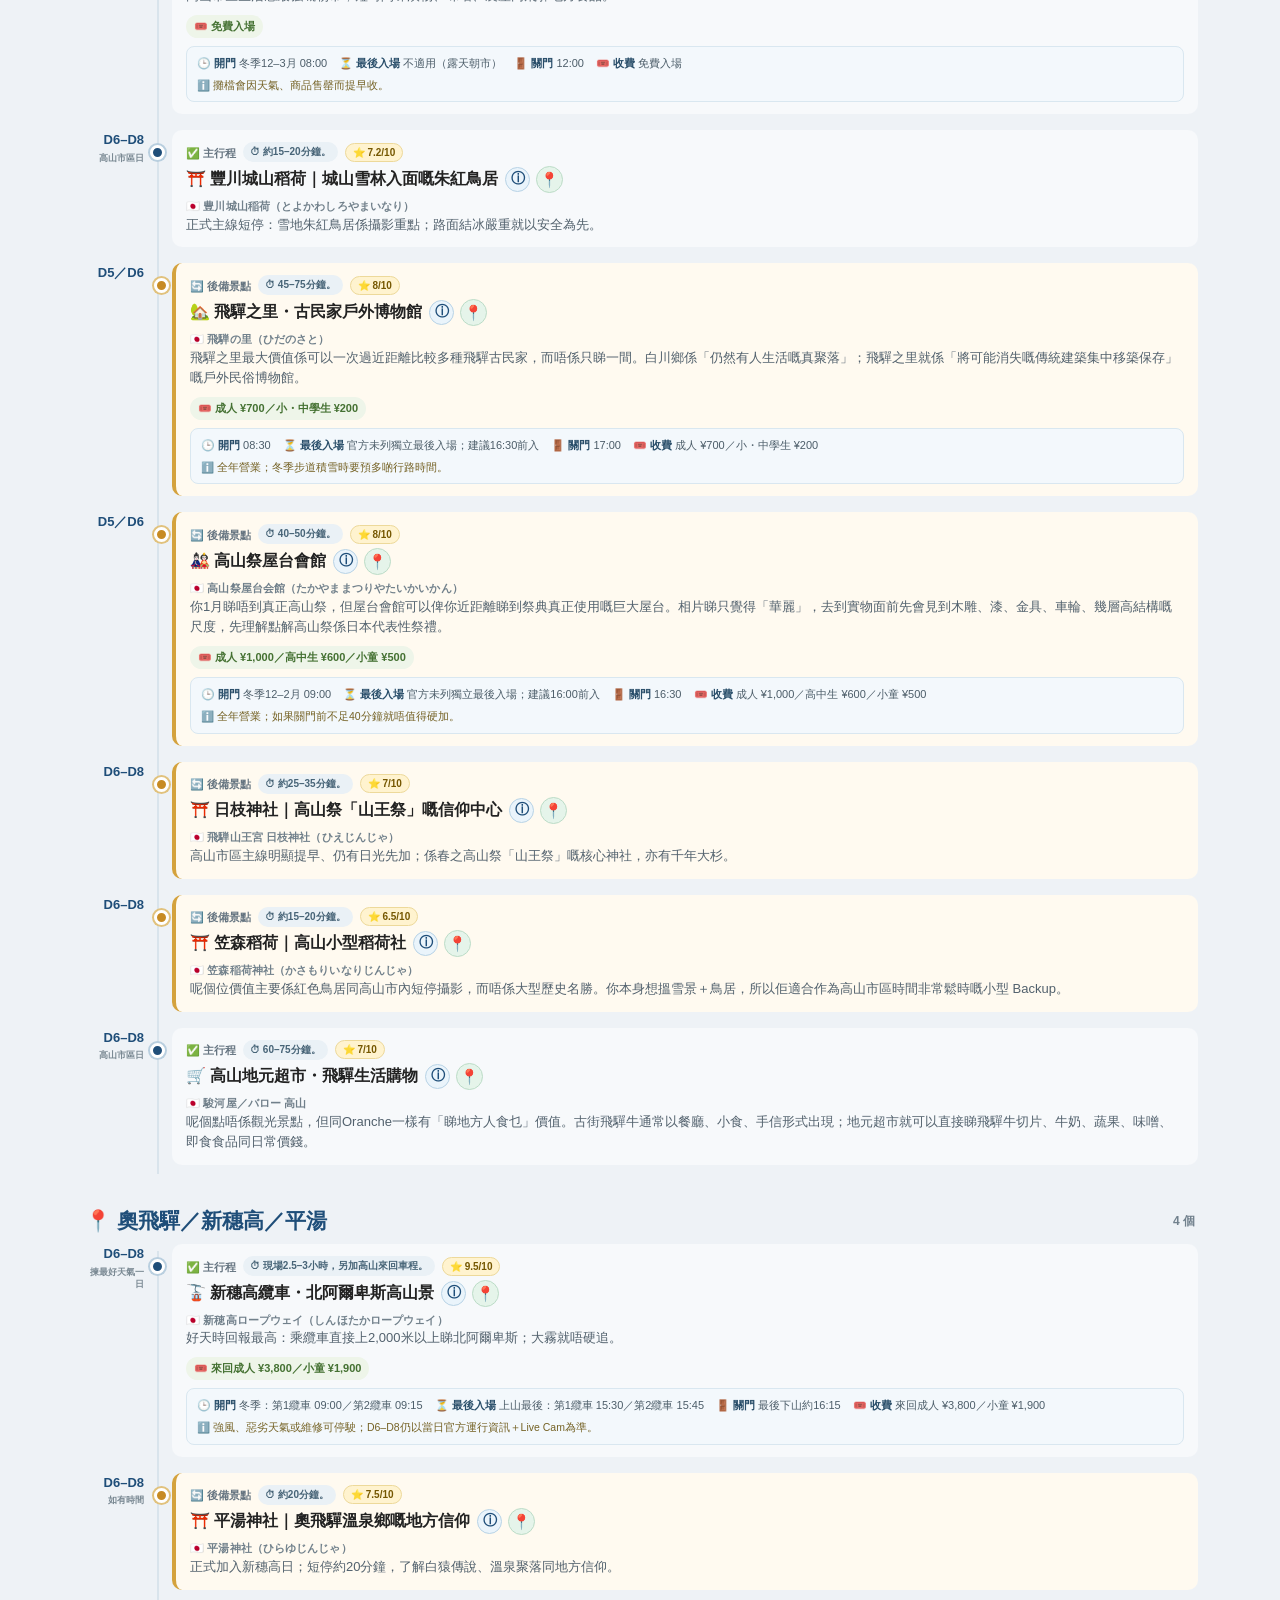
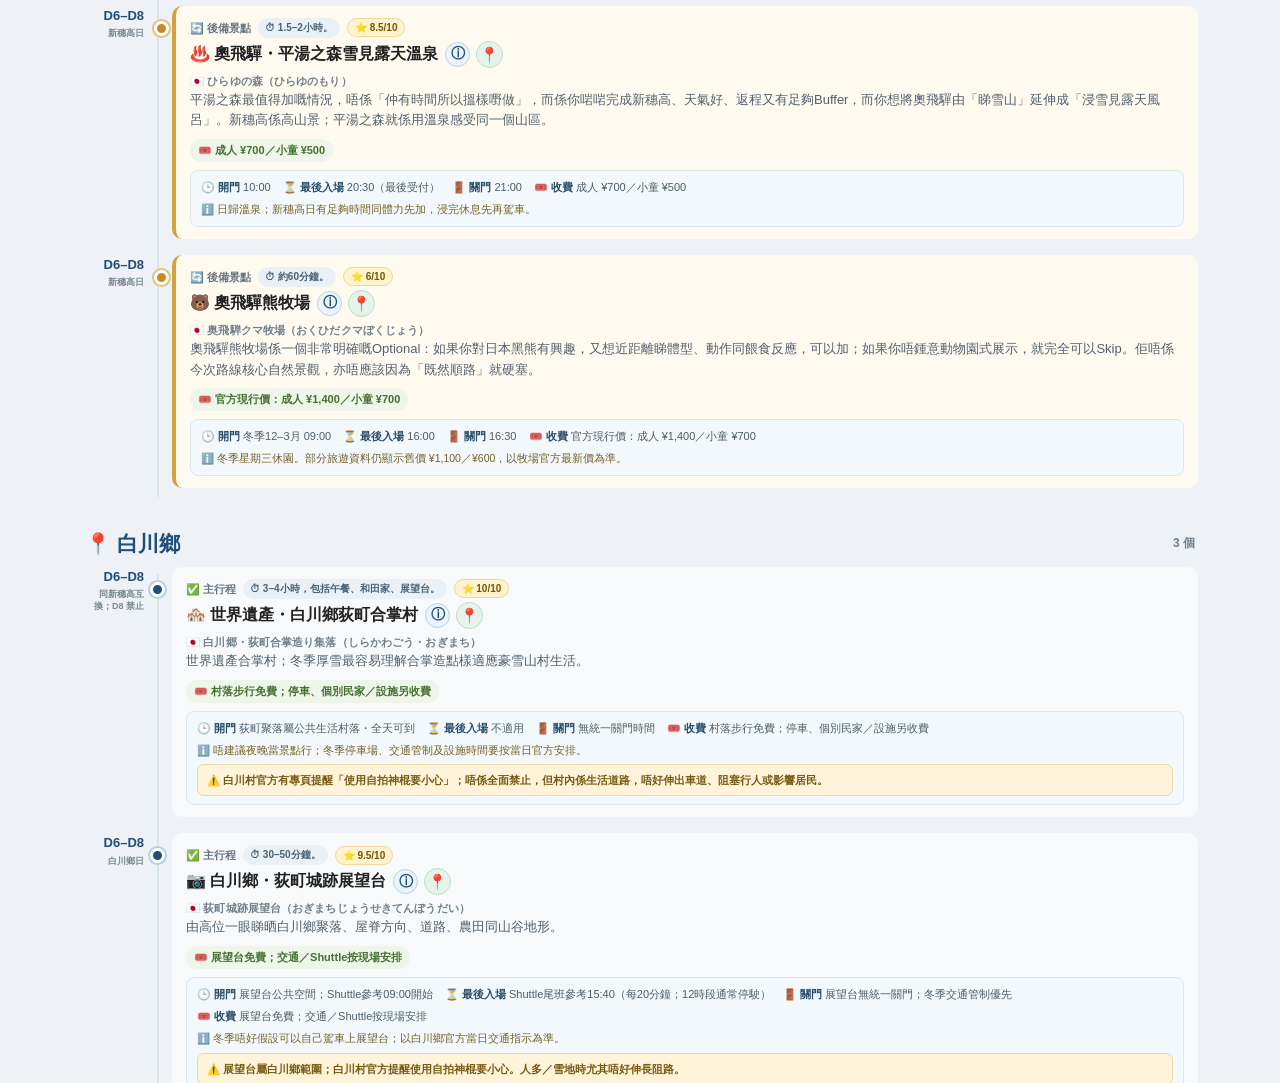
==== commit fff6d9b3: "Round 6: route attractions.html by trip manifest" ====
--- a/attractions.html
+++ b/attractions.html
@@ -1,25 +1,13 @@
-<!DOCTYPE html>
+<!doctype html>
 <html lang="zh-HK">
 <head>
-<meta charset="UTF-8"><meta name="viewport" content="width=device-width, initial-scale=1.0"><meta name="theme-color" content="#1f4e79"><meta name="apple-mobile-web-app-capable" content="yes"><meta name="apple-mobile-web-app-status-bar-style" content="default"><meta name="apple-mobile-web-app-title" content="TravelPilot"><link rel="manifest" href="manifest.webmanifest"><link rel="apple-touch-icon" href="assets/images/app-icon-192.png"><title>景點總覽</title>
-<link rel="stylesheet" href="assets/trip-enhancements-v2.css?v=913"><link rel="stylesheet" href="assets/trip-enhancements-v3.css?v=913"><link rel="stylesheet" href="assets/trip-v8.css?v=913"><link rel="stylesheet" href="assets/trip-v8-1.css?v=913">
-<style>
-*{box-sizing:border-box}html{scroll-behavior:smooth}body{margin:0;background:#eef2f6;color:#222;font-family:Arial,"Microsoft JhengHei","Noto Sans TC",sans-serif}header{background:linear-gradient(135deg,#163a5c,#28689d);color:#fff;text-align:center;padding:22px 15px}header h1{margin:0;font-size:28px}header p{margin:7px 0 0;opacity:.9}.page-switch{background:#fff;padding:8px;text-align:center;box-shadow:0 2px 6px rgba(0,0,0,.08)}.page-switch a{display:inline-block;margin:3px;padding:8px 14px;border-radius:18px;text-decoration:none;background:#eaf2f8;color:#1f4e79;font-size:14px;font-weight:700}.page-switch a.active{background:#1f4e79;color:#fff}.catalog-nav{position:sticky;top:0;z-index:1000;background:rgba(255,255,255,.97);border-bottom:1px solid #d6dee5;box-shadow:0 2px 7px rgba(0,0,0,.06)}.location-nav{max-width:1150px;margin:auto;padding:8px 10px;display:flex;gap:7px;overflow-x:auto;white-space:nowrap}.location-nav a{flex:0 0 auto;text-decoration:none;background:#eef4f8;color:#1f4e79;padding:7px 11px;border-radius:16px;font-size:12px;font-weight:700}.container{max-width:1150px;margin:auto;padding:17px}.catalog-intro{background:#fff;border-radius:14px;padding:17px;margin-bottom:15px;box-shadow:0 2px 8px rgba(0,0,0,.07)}.catalog-intro h2{margin:0 0 7px;color:#1f4e79;font-size:20px}.catalog-intro p{margin:6px 0;color:#5d6b75;font-size:12px;line-height:1.6}.catalog-count{margin-top:8px;font-weight:800;color:#315d78;font-size:12px}.toolbar{display:flex;gap:7px;flex-wrap:wrap;margin-top:11px}.toolbar button{border:1px solid #d3dfe7;background:#f5f8fa;color:#31566f;border-radius:18px;padding:7px 11px;font-size:12px;font-weight:800;cursor:pointer}.toolbar button.active{background:#1f4e79;color:#fff;border-color:#1f4e79}.cat-group{scroll-margin-top:62px;margin-bottom:18px}.cat-group-head{display:flex;justify-content:space-between;align-items:center;padding:8px 3px 9px}.cat-group-head h2{margin:0;color:#1f4e79;font-size:21px}.cat-group-head span{font-size:12px;color:#71818d;font-weight:700}.catalog-timeline{position:relative}.catalog-timeline::before{content:"";position:absolute;left:75px;top:7px;bottom:7px;width:2px;background:#d9e4ec}.catalog-item{display:grid;grid-template-columns:62px 1fr;gap:28px;position:relative;padding-bottom:16px}.catalog-day{font-weight:800;color:#1f4e79;font-size:13px;text-align:right;line-height:1.35;padding-top:1px;white-space:normal}.catalog-day small{display:block;margin-top:3px;color:#7a8993;font-size:9px;font-weight:700}.timeline-card{position:relative;background:#f7f9fb;border-radius:10px;padding:12px 14px}.timeline-card::before{content:"";position:absolute;left:-22px;top:15px;width:9px;height:9px;border-radius:50%;background:#1f4e79;border:3px solid #fff;box-shadow:0 0 0 2px #b9cfdf}.catalog-item[data-status="backup"] .timeline-card{background:#fffaf0;border-left:4px solid #d4a23d}.catalog-item[data-status="backup"] .timeline-card::before{background:#c78b24;box-shadow:0 0 0 2px #e1c27d}.event-type{display:inline-block;margin-bottom:5px;color:#657480;font-size:11px;font-weight:700}.timeline-card .duration-badge{display:inline-flex;align-items:center;margin-left:7px;padding:3px 7px;border-radius:10px;background:#eaf1f6;color:#476477;font-size:10px;font-weight:800;vertical-align:middle}.catalog-score{display:inline-flex;align-items:center;margin-left:7px;padding:3px 7px;border-radius:10px;background:#fff3cf;color:#755700;border:1px solid #edd99a;font-size:10px;font-weight:900;vertical-align:middle}.timeline-card h3{margin:0 0 6px;font-size:16px;line-height:1.45}.timeline-card p{margin:0;color:#52616d;font-size:13px;line-height:1.6}.enhance-info-btn{margin-left:7px}.map-pin{display:inline-flex;align-items:center;justify-content:center;width:27px;height:27px;margin-left:6px;border-radius:50%;background:#e5f4ea;border:1px solid #bcdcc7;text-decoration:none;vertical-align:middle;font-size:15px;line-height:1;cursor:pointer}.price{display:inline-block;margin-top:8px;padding:4px 8px;background:#eef5e9;border-radius:12px;color:#447132;font-size:11px;font-weight:700}.catalog-hidden{display:none!important}footer{text-align:center;color:#76838d;font-size:12px;padding:17px 10px 70px}@media(max-width:720px){header h1{font-size:22px}.container{padding:9px}.page-switch a{font-size:12px;padding:7px 10px}.catalog-timeline::before{left:51px}.catalog-item{grid-template-columns:42px 1fr;gap:18px}.catalog-day{font-size:11px}.timeline-card{padding:11px 12px}.timeline-card::before{left:-15px}}
-</style>
+<meta charset="utf-8">
+<meta name="viewport" content="width=device-width,initial-scale=1">
+<title>景點｜TravelPilot</title>
 </head>
 <body>
-<header><h1>🗾 景點總覽</h1><p id="catalogHeaderSub">同行程共用景點資料</p></header>
-<div class="page-switch"><a href="index.html">🏠 旅程</a><a href="itinerary.html">🗓️ 詳細行程</a><a href="trip-info.html">🧳 旅程資料</a><a href="attractions.html" class="active">🗾 景點總覽</a><a href="live.html" data-feature-link="liveCam">📹 Live Cam</a></div>
-<nav class="catalog-nav"><div class="location-nav" id="locationNav"><span>載入地區…</span></div></nav>
-<div class="container"><section class="catalog-intro"><h2>全部景點</h2><p id="catalogIntroText">景點資料會跟隨目前選擇嘅 Trip，分組只按實際地區。</p><div class="catalog-count" id="catalogCount">整理景點中…</div><div class="toolbar"><button class="filter-btn active" data-filter="all">全部</button><button class="filter-btn" data-filter="main">✅ 主行程</button><button class="filter-btn" data-filter="backup">🔄 後備景點</button></div></section><div id="catalogGroups"></div></div>
-<footer>Multi Trip｜景點總覽</footer>
-<script>
-(function(){
- const DEFAULT='shirakawago-shinhotaka-2027',p=new URLSearchParams(location.search),selected=(p.get('trip')||DEFAULT).trim(),legacy=selected===DEFAULT;
- const base=['assets/multi-trip-context-v1.js?v=10.12.0','assets/multi-trip-data-v1.js?v=2'];
- const japan=['assets/trip-core-v1.js?v=8','assets/nav-enhancements-v1.js?v=3','assets/trip-enhancement-data.js?v=913','assets/trip-deep-info-d1-d4.js?v=913','assets/trip-deep-info-d5-d9.js?v=913','assets/trip-deep-info-backups.js?v=913','assets/trip-v8-data.js?v=913','assets/trip-v8-1-overrides.js?v=913','assets/i18n-content-en-v1.js?v=1','assets/attractions-catalog.js?v=3','assets/attractions-layout-v2.js?v=2','assets/attractions-group-fix.js?v=2','assets/i18n-v1.js?v=3'];
- const tail=['assets/multi-trip-attractions-renderer-v1.js?v=5'];
- base.concat(legacy?japan:[],tail).forEach(src=>document.write('<script src="'+src+'"><'+'/script>'));
-})();
-</script>
-</body></html>
+<main style="font-family:Arial,'Microsoft JhengHei',sans-serif;padding:24px">載入 TravelPilot…</main>
+<noscript>TravelPilot 需要 JavaScript。</noscript>
+<script src="assets/cutover-router-v1.js"></script>
+</body>
+</html>
